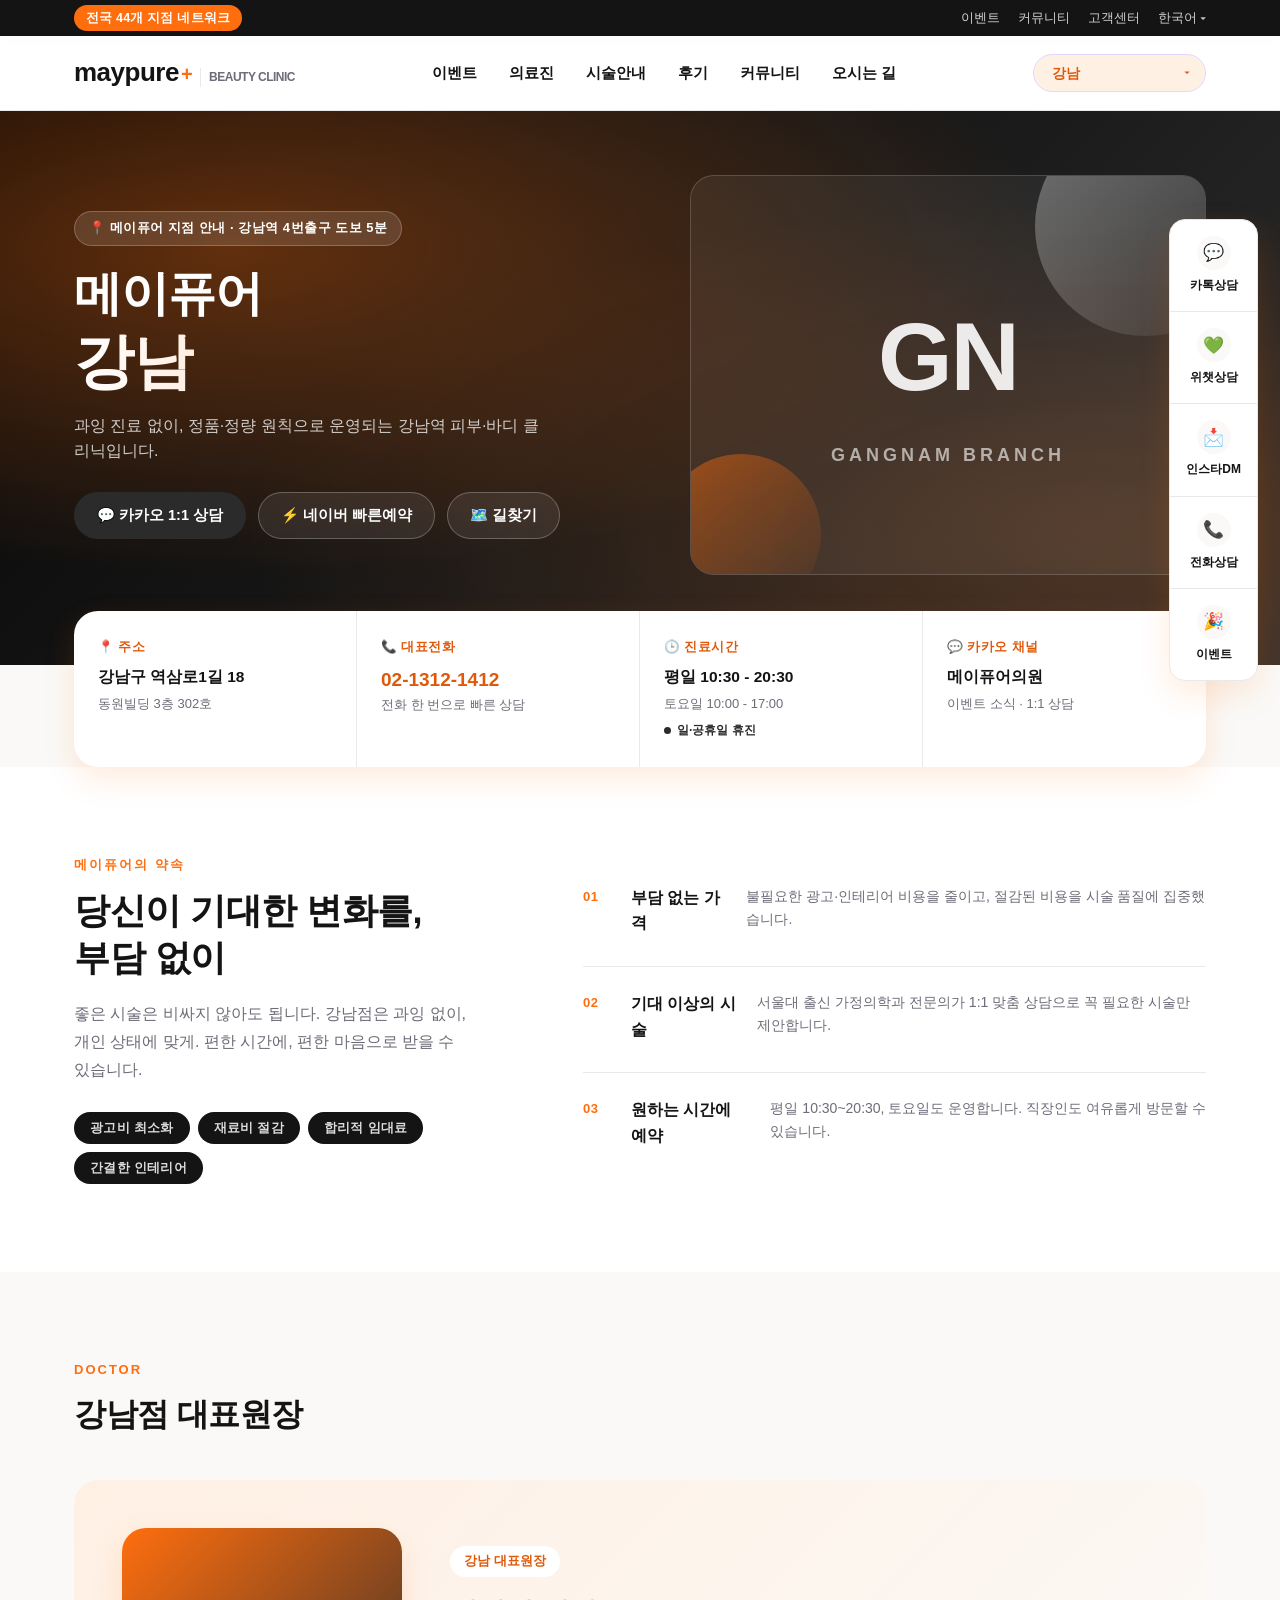
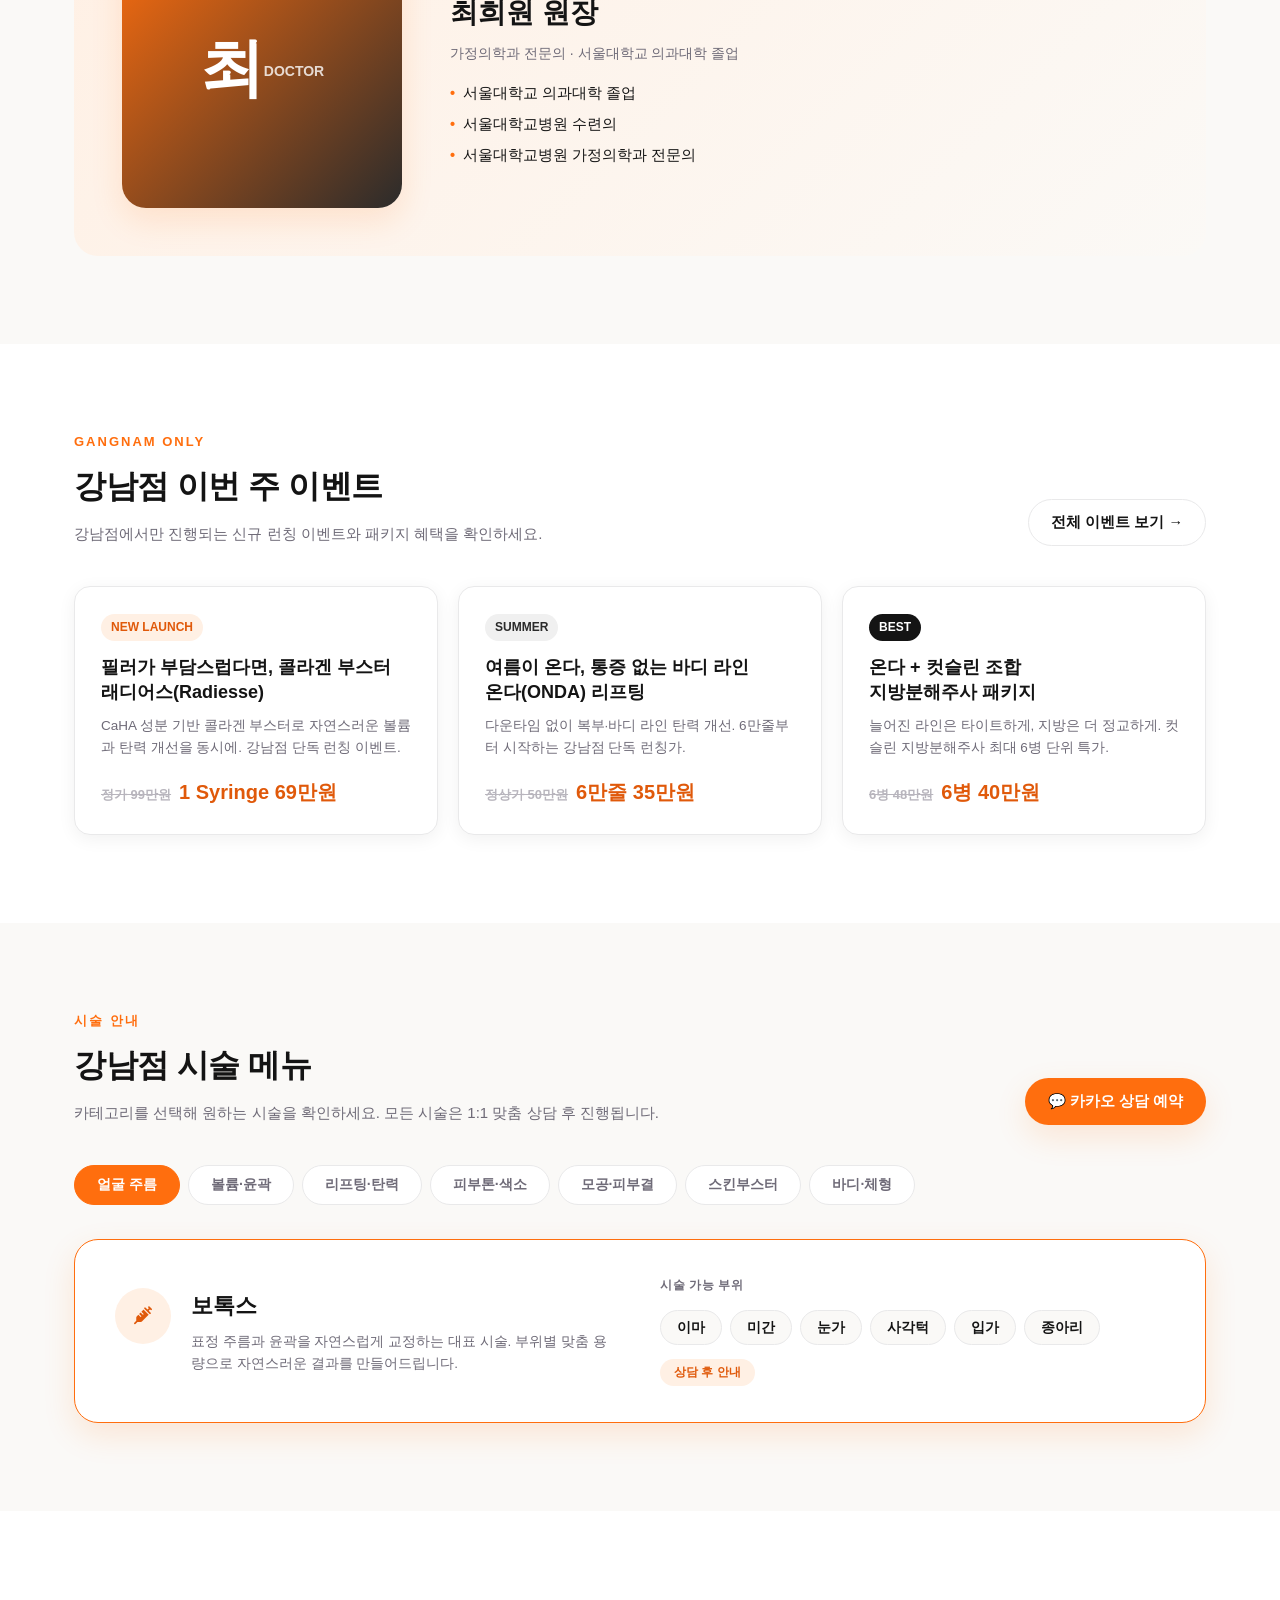
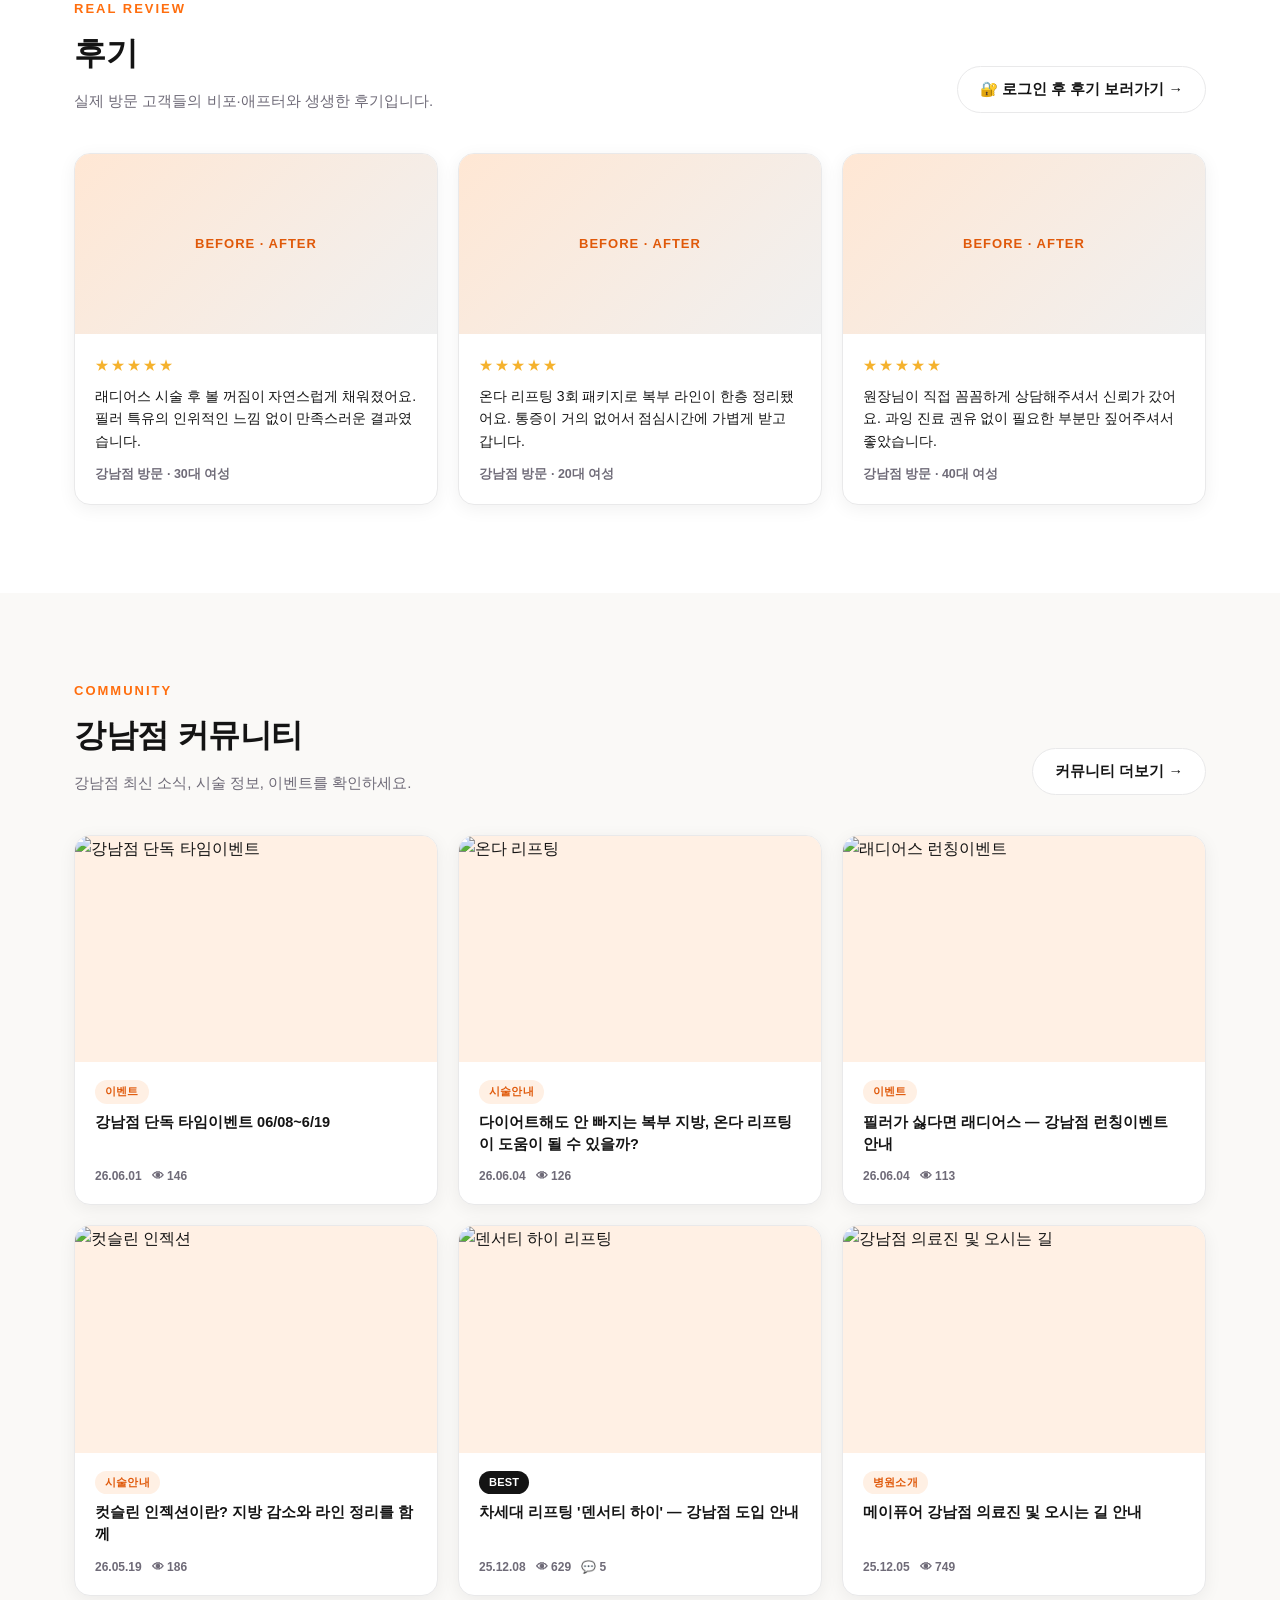
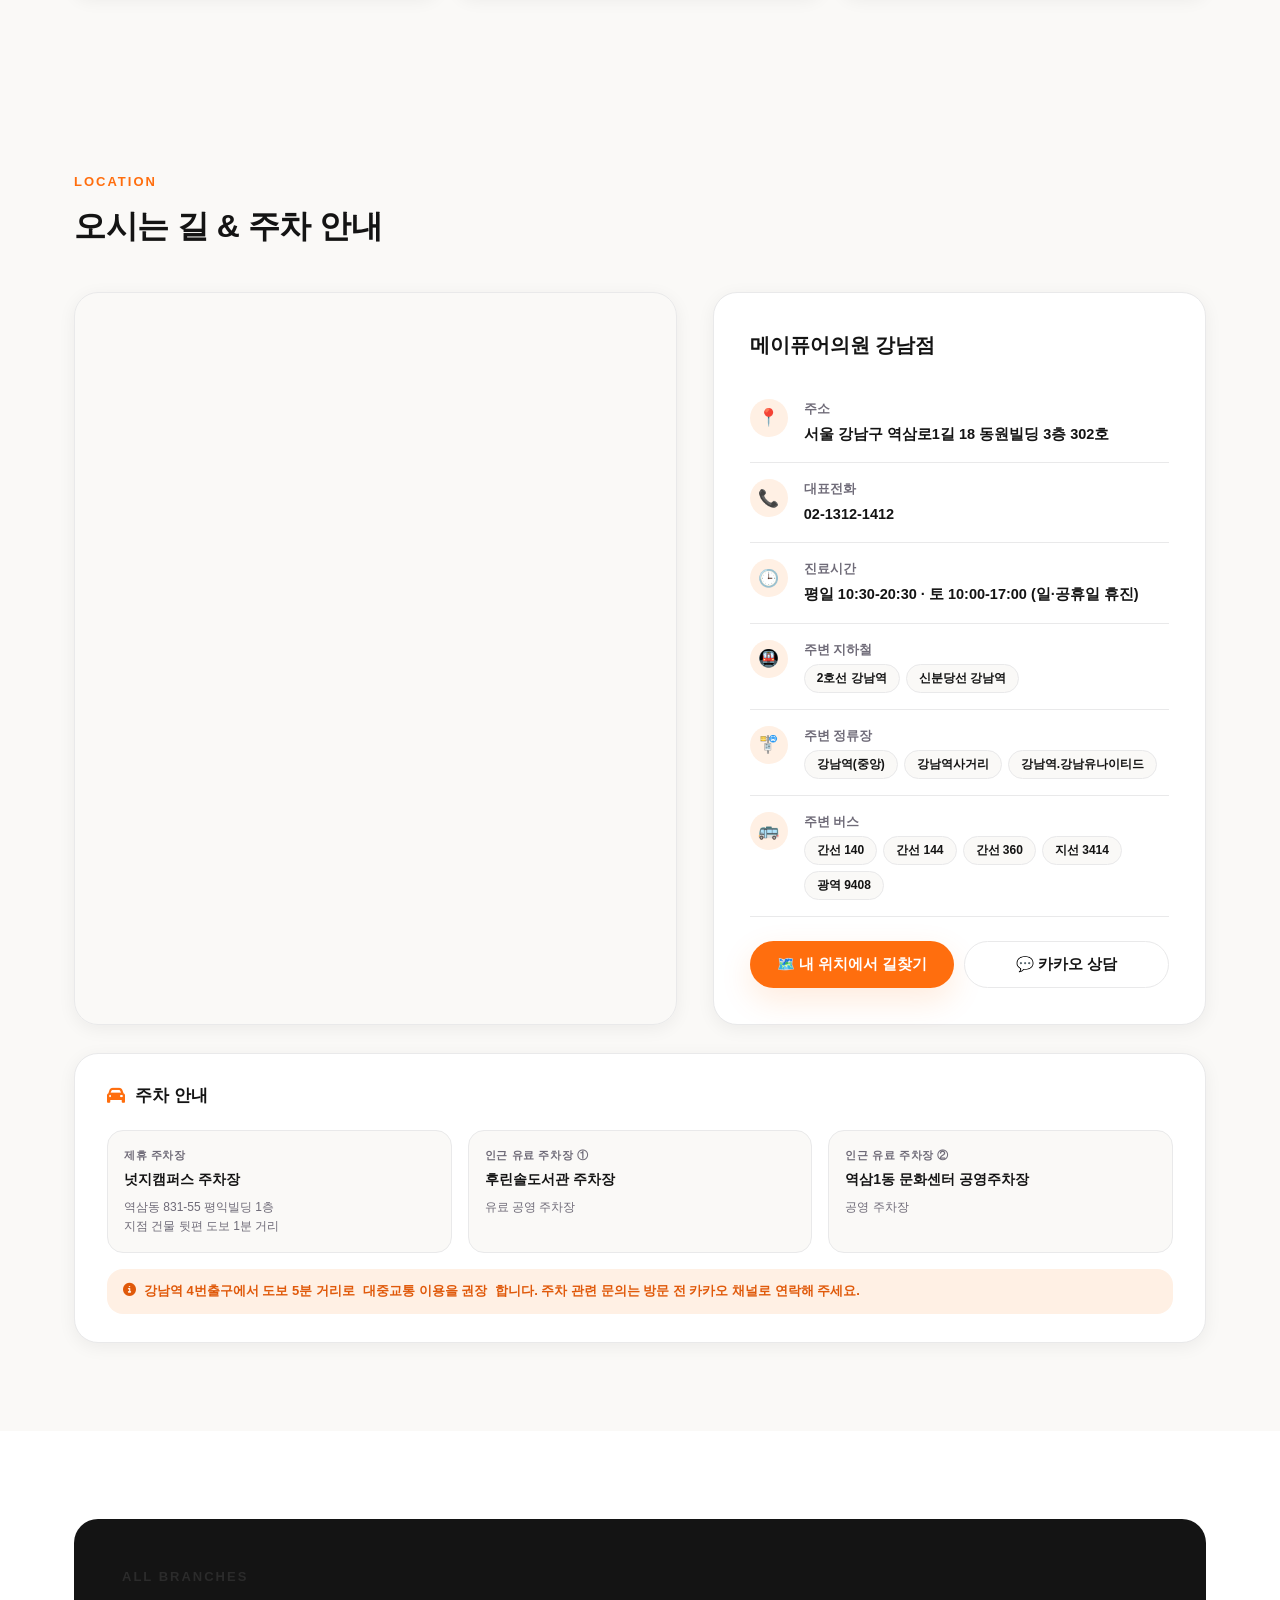
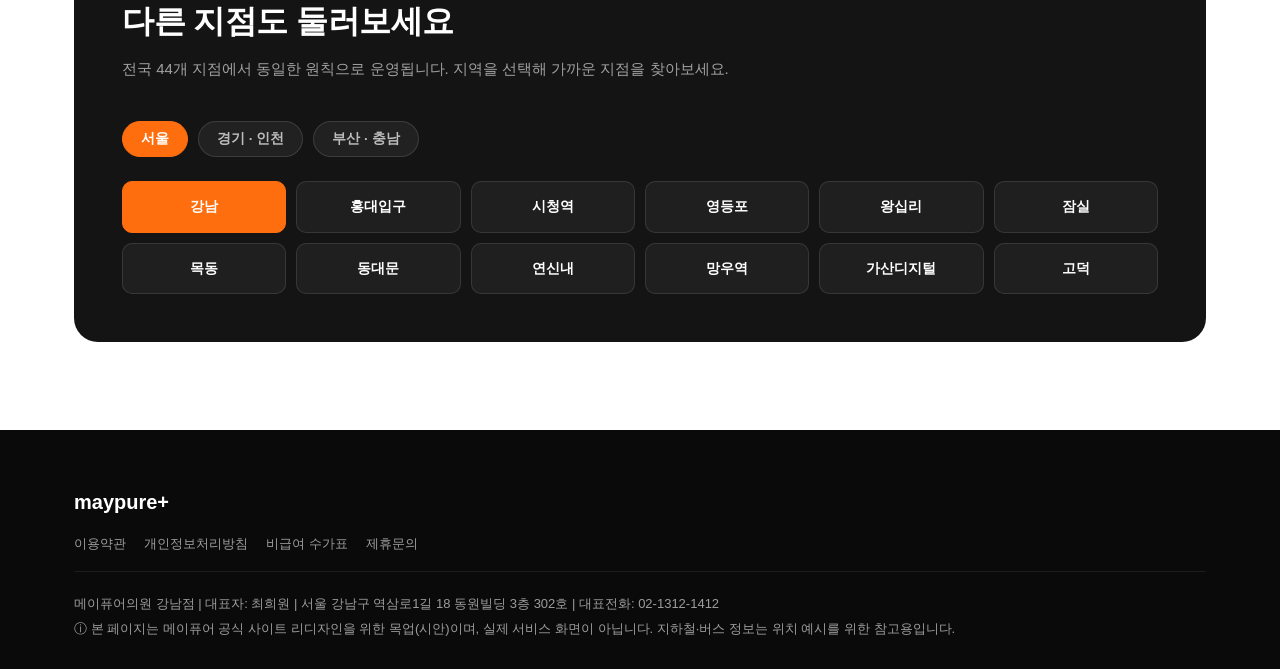
==== index.html @ 45c609b7 "Add index.html" ====
<!DOCTYPE html>
<html lang="ko">
<head>
<meta charset="UTF-8">
<meta name="viewport" content="width=device-width, initial-scale=1.0">
<title>메이퓨어 강남 | maypure+ 지점 안내 (v4)</title>
<link rel="stylesheet" href="https://cdn.jsdelivr.net/gh/orioncactus/pretendard@v1.3.9/dist/web/static/pretendard.css">
<link rel="stylesheet" href="styles.css">
<link rel="stylesheet" href="https://cdnjs.cloudflare.com/ajax/libs/font-awesome/6.5.0/css/all.min.css">
</head>
<body>
<!-- TOP BAR -->
<div class="topbar">
  <div class="wrap">
    <span class="tag">전국 44개 지점 네트워크</span>
    <div class="links">
      <a href="#">이벤트</a>
      <a href="https://www.maypureclinic.com/community/gangnam" target="_blank">커뮤니티</a>
      <a href="#">고객센터</a>
      <a href="#">한국어 ▾</a>
    </div>
  </div>
</div>

<!-- HEADER -->
<header class="site-header">
  <div class="wrap header-inner">
    <a href="https://www.maypureclinic.com/" class="logo">maypure<span class="plus">+</span><small>BEAUTY CLINIC</small></a>
    <nav class="main-nav">
      <a href="#events">이벤트</a>
      <a href="#doctor">의료진</a>
      <a href="#treatments">시술안내</a>
      <a href="#reviews">후기</a>
      <a href="#community">커뮤니티</a>
      <a href="#location">오시는 길</a>
    </nav>
    <div class="header-actions">
      <div class="branch-switcher">
        <select onchange="if(this.value) location.href=this.value;">
          <option value="">강남점 ▾ 다른 지점</option>
          <optgroup label="서울">
            <option value="gangnam_v4.html" selected>강남</option>
            <option value="hongdae_v3.html">홍대입구</option>
            <option value="#">시청역</option>
            <option value="#">영등포</option>
            <option value="#">왕십리</option>
            <option value="#">잠실</option>
            <option value="#">목동</option>
            <option value="#">동대문</option>
            <option value="#">연신내</option>
          </optgroup>
          <optgroup label="경기/인천">
            <option value="#">야탑</option>
            <option value="#">수지</option>
            <option value="#">광교</option>
            <option value="#">하남</option>
          </optgroup>
          <optgroup label="부산 · 충남">
            <option value="#">부산덕천</option>
            <option value="#">천안</option>
          </optgroup>
        </select>
      </div>
    </div>
  </div>
</header>

<!-- SIDE FLOATING ACTION BAR -->
<div class="side-fab">
  <a href="#" class="side-fab-item">
    <span class="side-fab-icon">💬</span>
    <span>카톡상담</span>
  </a>
  <a href="#" class="side-fab-item">
    <span class="side-fab-icon">💚</span>
    <span>위챗상담</span>
  </a>
  <a href="#" class="side-fab-item">
    <span class="side-fab-icon">📩</span>
    <span>인스타DM</span>
  </a>
  <a href="tel:02-1312-1412" class="side-fab-item">
    <span class="side-fab-icon">📞</span>
    <span>전화상담</span>
  </a>
  <a href="#events" class="side-fab-item">
    <span class="side-fab-icon">🎉</span>
    <span>이벤트</span>
  </a>
</div>

<!-- HERO -->
<section class="hero" style="padding-top:64px; padding-bottom:0;">
  <div class="wrap">
    <div>
      <span class="hero-eyebrow">📍 메이퓨어 지점 안내 · 강남역 4번출구 도보 5분</span>
      <h1>메이퓨어<span class="branch-name">강남</span></h1>
      <p class="sub">과잉 진료 없이, 정품·정량 원칙으로 운영되는 강남역 피부·바디 클리닉입니다.</p>
      <div class="hero-cta">
        <a href="#" class="btn btn-mint">💬 카카오 1:1 상담</a>
        <a href="#" class="btn btn-outline" style="background:rgba(255,255,255,.08); color:#fff; border-color:rgba(255,255,255,.25);">⚡ 네이버 빠른예약</a>
        <a href="#location" class="btn btn-outline" style="background:rgba(255,255,255,.08); color:#fff; border-color:rgba(255,255,255,.25);">🗺️ 길찾기</a>
      </div>
    </div>
    <div class="hero-visual">
      <div class="blob b1"></div>
      <div class="blob b2"></div>
      <div class="mark">GN<small>GANGNAM BRANCH</small></div>
    </div>
  </div>
</section>

<!-- QUICK INFO -->
<div class="wrap quick-info">
  <div class="grid">
    <div class="item">
      <div class="label">📍 주소</div>
      <div class="value">강남구 역삼로1길 18</div>
      <div class="desc">동원빌딩 3층 302호</div>
    </div>
    <div class="item">
      <div class="label">📞 대표전화</div>
      <a class="value tel" href="tel:02-1312-1412">02-1312-1412</a>
      <div class="desc">전화 한 번으로 빠른 상담</div>
    </div>
    <div class="item">
      <div class="label">🕒 진료시간</div>
      <div class="value">평일 10:30 - 20:30</div>
      <div class="desc">토요일 10:00 - 17:00</div>
      <div class="status"><span class="dot"></span> 일·공휴일 휴진</div>
    </div>
    <div class="item">
      <div class="label">💬 카카오 채널</div>
      <div class="value">메이퓨어의원</div>
      <div class="desc">이벤트 소식 · 1:1 상담</div>
    </div>
  </div>
</div>

<!-- PHILOSOPHY -->
<section class="alt philosophy-section">
  <div class="wrap">
    <div class="philosophy-inner">
      <div class="philosophy-text">
        <span class="eyebrow">메이퓨어의 약속</span>
        <h2>당신이 기대한 변화를,<br>부담 없이</h2>
        <p>좋은 시술은 비싸지 않아도 됩니다. 강남점은 과잉 없이, 개인 상태에 맞게. 편한 시간에, 편한 마음으로 받을 수 있습니다.</p>
        <div class="philosophy-values">
          <span class="phil-tag">광고비 최소화</span>
          <span class="phil-tag">재료비 절감</span>
          <span class="phil-tag">합리적 임대료</span>
          <span class="phil-tag">간결한 인테리어</span>
        </div>
      </div>
      <div class="philosophy-pillars">
        <div class="pillar">
          <span class="pillar-num">01</span>
          <h4>부담 없는 가격</h4>
          <p>불필요한 광고·인테리어 비용을 줄이고, 절감된 비용을 시술 품질에 집중했습니다.</p>
        </div>
        <div class="pillar">
          <span class="pillar-num">02</span>
          <h4>기대 이상의 시술</h4>
          <p>서울대 출신 가정의학과 전문의가 1:1 맞춤 상담으로 꼭 필요한 시술만 제안합니다.</p>
        </div>
        <div class="pillar">
          <span class="pillar-num">03</span>
          <h4>원하는 시간에 예약</h4>
          <p>평일 10:30~20:30, 토요일도 운영합니다. 직장인도 여유롭게 방문할 수 있습니다.</p>
        </div>
      </div>
    </div>
  </div>
</section>

<!-- DOCTOR -->
<section id="doctor">
  <div class="wrap">
    <div class="section-head">
      <div>
        <span class="eyebrow">Doctor</span>
        <h2>강남점 대표원장</h2>
      </div>
    </div>
    <div class="doctor-block">
      <div class="doctor-photo">최<small style="font-size:14px; font-weight:700; opacity:.8; margin-top:6px;">DOCTOR</small></div>
      <div class="doctor-info">
        <span class="role">강남 대표원장</span>
        <h3>최희원 원장</h3>
        <div class="sub">가정의학과 전문의 · 서울대학교 의과대학 졸업</div>
        <ul>
          <li>서울대학교 의과대학 졸업</li>
          <li>서울대학교병원 수련의</li>
          <li>서울대학교병원 가정의학과 전문의</li>
        </ul>
      </div>
    </div>
  </div>
</section>

<!-- BRANCH EVENTS -->
<section class="alt" id="events">
  <div class="wrap">
    <div class="section-head">
      <div>
        <span class="eyebrow">Gangnam Only</span>
        <h2>강남점 이번 주 이벤트</h2>
        <p>강남점에서만 진행되는 신규 런칭 이벤트와 패키지 혜택을 확인하세요.</p>
      </div>
      <a href="https://www.maypureclinic.com/community/gangnam" target="_blank" class="btn btn-outline">전체 이벤트 보기 →</a>
    </div>
    <div class="events-grid">
      <div class="event-card">
        <span class="badge badge-purple">NEW LAUNCH</span>
        <h3>필러가 부담스럽다면, 콜라겐 부스터<br>래디어스(Radiesse)</h3>
        <p>CaHA 성분 기반 콜라겐 부스터로 자연스러운 볼륨과 탄력 개선을 동시에. 강남점 단독 런칭 이벤트.</p>
        <div class="price"><span class="old">정가 99만원</span><span class="new">1 Syringe 69만원</span></div>
      </div>
      <div class="event-card">
        <span class="badge badge-mint">SUMMER</span>
        <h3>여름이 온다, 통증 없는 바디 라인<br>온다(ONDA) 리프팅</h3>
        <p>다운타임 없이 복부·바디 라인 탄력 개선. 6만줄부터 시작하는 강남점 단독 런칭가.</p>
        <div class="price"><span class="old">정상가 50만원</span><span class="new">6만줄 35만원</span></div>
      </div>
      <div class="event-card">
        <span class="badge badge-dark">BEST</span>
        <h3>온다 + 컷슬린 조합<br>지방분해주사 패키지</h3>
        <p>늘어진 라인은 타이트하게, 지방은 더 정교하게. 컷슬린 지방분해주사 최대 6병 단위 특가.</p>
        <div class="price"><span class="old">6병 48만원</span><span class="new">6병 40만원</span></div>
      </div>
    </div>
  </div>
</section>

<!-- TREATMENTS v4 — 7탭 -->
<section id="treatments">
  <div class="wrap">
    <div class="section-head">
      <div>
        <span class="eyebrow">시술 안내</span>
        <h2>강남점 시술 메뉴</h2>
        <p>카테고리를 선택해 원하는 시술을 확인하세요. 모든 시술은 1:1 맞춤 상담 후 진행됩니다.</p>
      </div>
      <a href="#" class="btn btn-primary">💬 카카오 상담 예약</a>
    </div>

    <!-- 탭 바 -->
    <div class="tx-tabs-bar">
      <button class="tx-tab-btn active" onclick="showTxTab('wrinkle', this)">얼굴 주름</button>
      <button class="tx-tab-btn" onclick="showTxTab('volume', this)">볼륨·윤곽</button>
      <button class="tx-tab-btn" onclick="showTxTab('lifting', this)">리프팅·탄력</button>
      <button class="tx-tab-btn" onclick="showTxTab('pigment', this)">피부톤·색소</button>
      <button class="tx-tab-btn" onclick="showTxTab('pore', this)">모공·피부결</button>
      <button class="tx-tab-btn" onclick="showTxTab('booster', this)">스킨부스터</button>
      <button class="tx-tab-btn" onclick="showTxTab('body', this)">바디·체형</button>
    </div>

    <!-- 탭 ① 얼굴 주름 -->
    <div class="tx-tab-pane active" id="txpane-wrinkle">
      <div class="tx-botox-card">
        <div class="tx-botox-left">
          <div class="tx-v4-icon"><i class="fa-solid fa-syringe"></i></div>
          <div>
            <h4>보톡스</h4>
            <p class="tx-v4-desc">표정 주름과 윤곽을 자연스럽게 교정하는 대표 시술. 부위별 맞춤 용량으로 자연스러운 결과를 만들어드립니다.</p>
          </div>
        </div>
        <div class="tx-botox-right">
          <p class="tx-botox-label">시술 가능 부위</p>
          <div class="tx-botox-areas">
            <span>이마</span><span>미간</span><span>눈가</span>
            <span>사각턱</span><span>입가</span><span>종아리</span>
          </div>
          <span class="tx-v4-price">상담 후 안내</span>
        </div>
      </div>
    </div>

    <!-- 탭 ② 볼륨·윤곽 -->
    <div class="tx-tab-pane" id="txpane-volume">
      <div class="tx-v4-grid tx-v4-grid-2">
        <div class="tx-v4-card">
          <div class="tx-v4-icon"><i class="fa-solid fa-syringe"></i></div>
          <h4>필러</h4>
          <p class="tx-v4-desc">꺼진 볼·팔자·입술 부위에 히알루론산 필러로 자연스러운 볼륨을 채우는 시술</p>
          <span class="tx-v4-price">상담 후 안내</span>
        </div>
        <div class="tx-v4-card">
          <div class="tx-v4-icon"><i class="fa-solid fa-star"></i></div>
          <h4>리비콜</h4>
          <p class="tx-v4-desc">피부 속 콜라겐 생성을 자극해 볼륨과 탄력을 동시에 개선하는 콜라겐 부스터</p>
          <span class="tx-v4-price">69만원부터</span>
        </div>
      </div>
    </div>

    <!-- 탭 ③ 리프팅·탄력 -->
    <div class="tx-tab-pane" id="txpane-lifting">
      <div class="tx-v4-grid tx-v4-grid-3">
        <div class="tx-v4-card">
          <div class="tx-v4-icon"><i class="fa-solid fa-wifi"></i></div>
          <h4>덴서티</h4>
          <p class="tx-v4-desc">고주파 에너지로 피부 깊은 층을 자극해 처짐을 개선하는 고주파 리프팅</p>
          <span class="tx-v4-price">35만원부터</span>
        </div>
        <div class="tx-v4-card">
          <div class="tx-v4-icon"><i class="fa-solid fa-angles-up"></i></div>
          <h4>슈링크</h4>
          <p class="tx-v4-desc">초음파(HIFU)로 SMAS층까지 타이트닝해 얼굴 윤곽을 끌어올리는 리프팅 시술</p>
          <span class="tx-v4-price">상담 후 안내</span>
        </div>
        <div class="tx-v4-card">
          <div class="tx-v4-icon"><i class="fa-solid fa-bolt"></i></div>
          <h4>인모드</h4>
          <p class="tx-v4-desc">고주파로 얼굴 지방층과 진피를 동시에 자극해 윤곽을 리모델링하는 시술</p>
          <span class="tx-v4-price">상담 후 안내</span>
        </div>
      </div>
    </div>

    <!-- 탭 ④ 피부톤·색소 -->
    <div class="tx-tab-pane" id="txpane-pigment">
      <div class="tx-v4-grid tx-v4-grid-3">
        <div class="tx-v4-card">
          <div class="tx-v4-icon"><i class="fa-solid fa-circle-dot"></i></div>
          <h4>피코레이저</h4>
          <p class="tx-v4-desc">초단파 레이저로 기미·잡티·색소를 빠르고 정밀하게 분해하는 시술</p>
          <span class="tx-v4-price">상담 후 안내</span>
        </div>
        <div class="tx-v4-card">
          <div class="tx-v4-icon"><i class="fa-solid fa-sun"></i></div>
          <h4>레이저토닝</h4>
          <p class="tx-v4-desc">저출력 레이저로 칙칙한 피부톤을 균일하고 맑게 개선하는 시술</p>
          <span class="tx-v4-price">상담 후 안내</span>
        </div>
        <div class="tx-v4-card">
          <div class="tx-v4-icon"><i class="fa-solid fa-layer-group"></i></div>
          <h4>색소침착 치료 프로그램</h4>
          <p class="tx-v4-desc">피부 타입에 맞춰 복합 레이저를 조합한 색소 집중 케어 프로그램</p>
          <span class="tx-v4-price">상담 후 설계</span>
        </div>
      </div>
    </div>

    <!-- 탭 ⑤ 모공·피부결 -->
    <div class="tx-tab-pane" id="txpane-pore">
      <div class="tx-v4-grid">
        <div class="tx-v4-card">
          <div class="tx-v4-icon"><i class="fa-solid fa-water"></i></div>
          <h4>LDM</h4>
          <p class="tx-v4-desc">초음파로 피부 깊은 층을 자극해 피부결과 탄력을 동시에 개선하는 시술</p>
          <span class="tx-v4-price">상담 후 안내</span>
        </div>
        <div class="tx-v4-card">
          <div class="tx-v4-icon"><i class="fa-solid fa-grip"></i></div>
          <h4>피코프락셀</h4>
          <p class="tx-v4-desc">피코 레이저로 모공을 조이고 피부 재생을 촉진하는 피부결 개선 시술</p>
          <span class="tx-v4-price">상담 후 안내</span>
        </div>
        <div class="tx-v4-card">
          <div class="tx-v4-icon"><i class="fa-solid fa-leaf"></i></div>
          <h4>카프리</h4>
          <p class="tx-v4-desc">복합 에너지로 여드름과 모공을 동시에 케어하는 피부결 개선 시술</p>
          <span class="tx-v4-price">상담 후 안내</span>
        </div>
        <div class="tx-v4-card">
          <div class="tx-v4-icon"><i class="fa-solid fa-rotate"></i></div>
          <h4>라라필</h4>
          <p class="tx-v4-desc">저자극 에너지로 민감한 피부를 천천히 리빌딩하는 피부 재건 시술</p>
          <span class="tx-v4-price">상담 후 안내</span>
        </div>
      </div>
    </div>

    <!-- 탭 ⑥ 스킨부스터 -->
    <div class="tx-tab-pane" id="txpane-booster">
      <div class="tx-booster-grid">
        <div class="tx-booster-card">
          <div class="tx-v4-icon"><i class="fa-solid fa-droplet"></i></div>
          <h4>리비힐 샤이닝</h4>
          <p class="tx-v4-desc">즉각적인 광채와 수분 개선을 위한 히알루론산 피부 부스터</p>
          <span class="tx-v4-price">상담 후 안내</span>
        </div>
        <div class="tx-booster-card">
          <div class="tx-v4-icon"><i class="fa-solid fa-droplet"></i></div>
          <h4>리비힐 엘라스틱</h4>
          <p class="tx-v4-desc">피부 탄력과 밀도를 높이는 콜라겐 생성 촉진 부스터</p>
          <span class="tx-v4-price">상담 후 안내</span>
        </div>
        <div class="tx-booster-card">
          <div class="tx-v4-icon"><i class="fa-solid fa-droplet"></i></div>
          <h4>리비힐 엑소좀</h4>
          <p class="tx-v4-desc">엑소좀 성분으로 피부 재생과 장벽 강화를 동시에 돕는 부스터</p>
          <span class="tx-v4-price">상담 후 안내</span>
        </div>
        <div class="tx-booster-card">
          <div class="tx-v4-icon"><i class="fa-solid fa-sun"></i></div>
          <h4>멜라듀스</h4>
          <p class="tx-v4-desc">미백·색소 개선에 특화된 피부 톤업 부스터</p>
          <span class="tx-v4-price">상담 후 안내</span>
        </div>
        <div class="tx-booster-card">
          <div class="tx-v4-icon"><i class="fa-solid fa-droplet"></i></div>
          <h4>리투오</h4>
          <p class="tx-v4-desc">보습과 피부 재생을 동시에 케어하는 멀티 기능 부스터</p>
          <span class="tx-v4-price">상담 후 안내</span>
        </div>
        <div class="tx-booster-card">
          <div class="tx-v4-icon"><i class="fa-solid fa-star"></i></div>
          <h4>비타란</h4>
          <p class="tx-v4-desc">비타민 복합 성분으로 피부 활력과 광채를 높이는 부스터</p>
          <span class="tx-v4-price">상담 후 안내</span>
        </div>
        <div class="tx-booster-card">
          <div class="tx-v4-icon"><i class="fa-solid fa-rotate"></i></div>
          <h4>셀르디엠</h4>
          <p class="tx-v4-desc">콜라겐 합성을 촉진하고 안티에이징 효과를 주는 피부 부스터</p>
          <span class="tx-v4-price">상담 후 안내</span>
        </div>
      </div>
    </div>

    <!-- 탭 ⑦ 바디·체형 -->
    <div class="tx-tab-pane" id="txpane-body">
      <div class="tx-v4-grid tx-v4-grid-3">
        <div class="tx-v4-card">
          <div class="tx-v4-icon"><i class="fa-solid fa-person"></i></div>
          <h4>바디 인모드</h4>
          <p class="tx-v4-desc">고주파로 복부·팔·허벅지 등 바디 라인을 타이트하게 리모델링하는 시술</p>
          <span class="tx-v4-price">상담 후 안내</span>
        </div>
        <div class="tx-v4-card">
          <div class="tx-v4-icon"><i class="fa-solid fa-syringe"></i></div>
          <h4>컷슬린</h4>
          <p class="tx-v4-desc">지방 세포를 분해하고 라인을 정교하게 정리하는 지방분해 주사</p>
          <span class="tx-v4-price">40만원부터</span>
        </div>
        <div class="tx-v4-card">
          <div class="tx-v4-icon"><i class="fa-solid fa-head-side"></i></div>
          <h4>판토딜</h4>
          <p class="tx-v4-desc">두피 혈액순환을 개선하고 모발 성장을 돕는 두피·모발 케어 시술</p>
          <span class="tx-v4-price">상담 후 안내</span>
        </div>
      </div>
    </div>

  </div>
</section>

<!-- REVIEWS -->
<section class="alt" id="reviews">
  <div class="wrap">
    <div class="section-head">
      <div>
        <span class="eyebrow">Real Review</span>
        <h2>후기</h2>
        <p>실제 방문 고객들의 비포·애프터와 생생한 후기입니다.</p>
      </div>
      <a href="https://www.maypureclinic.com/community/gangnam" target="_blank" class="btn btn-outline">🔐 로그인 후 후기 보러가기 →</a>
    </div>
    <div class="review-grid">
      <div class="review-card">
        <div class="review-media">BEFORE · AFTER</div>
        <div class="review-body">
          <div class="review-stars">★★★★★</div>
          <p>래디어스 시술 후 볼 꺼짐이 자연스럽게 채워졌어요. 필러 특유의 인위적인 느낌 없이 만족스러운 결과였습니다.</p>
          <div class="review-name">강남점 방문 · 30대 여성</div>
        </div>
      </div>
      <div class="review-card">
        <div class="review-media">BEFORE · AFTER</div>
        <div class="review-body">
          <div class="review-stars">★★★★★</div>
          <p>온다 리프팅 3회 패키지로 복부 라인이 한층 정리됐어요. 통증이 거의 없어서 점심시간에 가볍게 받고 갑니다.</p>
          <div class="review-name">강남점 방문 · 20대 여성</div>
        </div>
      </div>
      <div class="review-card">
        <div class="review-media">BEFORE · AFTER</div>
        <div class="review-body">
          <div class="review-stars">★★★★★</div>
          <p>원장님이 직접 꼼꼼하게 상담해주셔서 신뢰가 갔어요. 과잉 진료 권유 없이 필요한 부분만 짚어주셔서 좋았습니다.</p>
          <div class="review-name">강남점 방문 · 40대 여성</div>
        </div>
      </div>
    </div>
  </div>
</section>

<!-- COMMUNITY -->
<section id="community">
  <div class="wrap">
    <div class="section-head">
      <div>
        <span class="eyebrow">Community</span>
        <h2>강남점 커뮤니티</h2>
        <p>강남점 최신 소식, 시술 정보, 이벤트를 확인하세요.</p>
      </div>
      <a href="https://www.maypureclinic.com/community/gangnam" target="_blank" class="btn btn-outline">커뮤니티 더보기 →</a>
    </div>
    <div class="community-grid">
      <a href="https://www.maypureclinic.com/community/gangnam" target="_blank" class="community-card">
        <div class="community-card-img">
          <img src="https://media.nudge-community.com/10395633?w=480&h=300&format=webp" alt="강남점 단독 타임이벤트" loading="lazy">
        </div>
        <div class="community-card-body">
          <span class="comm-badge">이벤트</span>
          <h4>강남점 단독 타임이벤트 06/08~6/19</h4>
          <div class="comm-meta"><span class="comm-date">26.06.01</span><span class="comm-views">👁 146</span></div>
        </div>
      </a>
      <a href="https://www.maypureclinic.com/community/gangnam" target="_blank" class="community-card">
        <div class="community-card-img">
          <img src="https://media.nudge-community.com/10386276?w=480&h=300&format=webp" alt="온다 리프팅" loading="lazy">
        </div>
        <div class="community-card-body">
          <span class="comm-badge">시술안내</span>
          <h4>다이어트해도 안 빠지는 복부 지방, 온다 리프팅이 도움이 될 수 있을까?</h4>
          <div class="comm-meta"><span class="comm-date">26.06.04</span><span class="comm-views">👁 126</span></div>
        </div>
      </a>
      <a href="https://www.maypureclinic.com/community/gangnam" target="_blank" class="community-card">
        <div class="community-card-img">
          <img src="https://media.nudge-community.com/10389370?w=480&h=300&format=webp" alt="래디어스 런칭이벤트" loading="lazy">
        </div>
        <div class="community-card-body">
          <span class="comm-badge">이벤트</span>
          <h4>필러가 싫다면 래디어스 — 강남점 런칭이벤트 안내</h4>
          <div class="comm-meta"><span class="comm-date">26.06.04</span><span class="comm-views">👁 113</span></div>
        </div>
      </a>
      <a href="https://www.maypureclinic.com/community/gangnam" target="_blank" class="community-card">
        <div class="community-card-img">
          <img src="https://media.nudge-community.com/10340681?w=480&h=300&format=webp" alt="컷슬린 인젝션" loading="lazy">
        </div>
        <div class="community-card-body">
          <span class="comm-badge">시술안내</span>
          <h4>컷슬린 인젝션이란? 지방 감소와 라인 정리를 함께</h4>
          <div class="comm-meta"><span class="comm-date">26.05.19</span><span class="comm-views">👁 186</span></div>
        </div>
      </a>
      <a href="https://www.maypureclinic.com/community/gangnam" target="_blank" class="community-card">
        <div class="community-card-img">
          <img src="https://media.nudge-community.com/9769734?w=480&h=300&format=webp" alt="덴서티 하이 리프팅" loading="lazy">
        </div>
        <div class="community-card-body">
          <span class="comm-badge comm-badge-best">BEST</span>
          <h4>차세대 리프팅 '덴서티 하이' — 강남점 도입 안내</h4>
          <div class="comm-meta"><span class="comm-date">25.12.08</span><span class="comm-views">👁 629</span><span class="comm-comments">💬 5</span></div>
        </div>
      </a>
      <a href="https://www.maypureclinic.com/community/gangnam" target="_blank" class="community-card">
        <div class="community-card-img">
          <img src="https://media.nudge-community.com/9760478?w=480&h=300&format=webp" alt="강남점 의료진 및 오시는 길" loading="lazy">
        </div>
        <div class="community-card-body">
          <span class="comm-badge">병원소개</span>
          <h4>메이퓨어 강남점 의료진 및 오시는 길 안내</h4>
          <div class="comm-meta"><span class="comm-date">25.12.05</span><span class="comm-views">👁 749</span></div>
        </div>
      </a>
    </div>
  </div>
</section>

<!-- LOCATION -->
<section id="location">
  <div class="wrap">
    <div class="section-head">
      <div>
        <span class="eyebrow">Location</span>
        <h2>오시는 길 &amp; 주차 안내</h2>
      </div>
    </div>
    <div class="location-block">
      <div class="map-frame">
        <iframe src="https://www.google.com/maps?q=%EC%84%9C%EC%9A%B8%20%EA%B0%95%EB%82%A8%EA%B5%AC%20%EC%97%AD%EC%82%BC%EB%A1%9C1%EA%B8%B8%2018&output=embed" loading="lazy" allowfullscreen></iframe>
      </div>
      <div class="location-info">
        <h3>메이퓨어의원 강남점</h3>
        <div class="info-row">
          <div class="ico">📍</div>
          <div class="txt"><div class="k">주소</div><div class="v">서울 강남구 역삼로1길 18 동원빌딩 3층 302호</div></div>
        </div>
        <div class="info-row">
          <div class="ico">📞</div>
          <div class="txt"><div class="k">대표전화</div><div class="v">02-1312-1412</div></div>
        </div>
        <div class="info-row">
          <div class="ico">🕒</div>
          <div class="txt"><div class="k">진료시간</div><div class="v">평일 10:30-20:30 · 토 10:00-17:00 (일·공휴일 휴진)</div></div>
        </div>
        <div class="info-row">
          <div class="ico">🚇</div>
          <div class="txt">
            <div class="k">주변 지하철</div>
            <div class="transit-tags">
              <span class="transit-tag">2호선 강남역</span>
              <span class="transit-tag">신분당선 강남역</span>
            </div>
          </div>
        </div>
        <div class="info-row">
          <div class="ico">🚏</div>
          <div class="txt">
            <div class="k">주변 정류장</div>
            <div class="transit-tags">
              <span class="transit-tag">강남역(중앙)</span>
              <span class="transit-tag">강남역사거리</span>
              <span class="transit-tag">강남역.강남유나이티드</span>
            </div>
          </div>
        </div>
        <div class="info-row">
          <div class="ico">🚌</div>
          <div class="txt">
            <div class="k">주변 버스</div>
            <div class="transit-tags">
              <span class="transit-tag">간선 140</span>
              <span class="transit-tag">간선 144</span>
              <span class="transit-tag">간선 360</span>
              <span class="transit-tag">지선 3414</span>
              <span class="transit-tag">광역 9408</span>
            </div>
          </div>
        </div>
        <div class="actions">
          <a href="#" class="btn btn-primary btn-block">🗺️ 내 위치에서 길찾기</a>
          <a href="#" class="btn btn-outline btn-block">💬 카카오 상담</a>
        </div>
      </div>
    </div>

    <!-- 주차 안내 카드 -->
    <div class="parking-card">
      <div class="parking-card-head">
        <i class="fa-solid fa-car"></i>
        <h4>주차 안내</h4>
      </div>
      <div class="parking-grid">
        <div class="parking-item">
          <span class="parking-item-label">제휴 주차장</span>
          <span class="parking-item-value">넛지캠퍼스 주차장</span>
          <span class="parking-item-note">역삼동 831-55 평익빌딩 1층<br>지점 건물 뒷편 도보 1분 거리</span>
        </div>
        <div class="parking-item">
          <span class="parking-item-label">인근 유료 주차장 ①</span>
          <span class="parking-item-value">후린솔도서관 주차장</span>
          <span class="parking-item-note">유료 공영 주차장</span>
        </div>
        <div class="parking-item">
          <span class="parking-item-label">인근 유료 주차장 ②</span>
          <span class="parking-item-value">역삼1동 문화센터 공영주차장</span>
          <span class="parking-item-note">공영 주차장</span>
        </div>
      </div>
      <div class="parking-notice">
        <i class="fa-solid fa-circle-info"></i>
        강남역 4번출구에서 도보 5분 거리로 <strong>대중교통 이용을 권장</strong>합니다. 주차 관련 문의는 방문 전 카카오 채널로 연락해 주세요.
      </div>
    </div>

  </div>
</section>

<!-- BRANCH EXPLORER -->
<section class="alt">
  <div class="wrap">
    <div class="branch-explorer">
      <div class="section-head">
        <div>
          <span class="eyebrow" style="color:var(--c-mint);">All Branches</span>
          <h2>다른 지점도 둘러보세요</h2>
          <p>전국 44개 지점에서 동일한 원칙으로 운영됩니다. 지역을 선택해 가까운 지점을 찾아보세요.</p>
        </div>
      </div>
      <div class="branch-tabs">
        <button class="active" onclick="showBranchPane('seoul', this)">서울</button>
        <button onclick="showBranchPane('gi', this)">경기 · 인천</button>
        <button onclick="showBranchPane('etc', this)">부산 · 충남</button>
      </div>
      <div class="branch-pane active" id="pane-seoul">
        <div class="branch-chip-grid">
          <a class="branch-chip current" href="gangnam_v4.html">강남</a>
          <a class="branch-chip" href="hongdae_v3.html">홍대입구</a>
          <a class="branch-chip" href="#">시청역</a>
          <a class="branch-chip" href="#">영등포</a>
          <a class="branch-chip" href="#">왕십리</a>
          <a class="branch-chip" href="#">잠실</a>
          <a class="branch-chip" href="#">목동</a>
          <a class="branch-chip" href="#">동대문</a>
          <a class="branch-chip" href="#">연신내</a>
          <a class="branch-chip" href="#">망우역</a>
          <a class="branch-chip" href="#">가산디지털</a>
          <a class="branch-chip" href="#">고덕</a>
        </div>
      </div>
      <div class="branch-pane" id="pane-gi">
        <div class="branch-chip-grid">
          <a class="branch-chip" href="#">야탑</a>
          <a class="branch-chip" href="#">수지</a>
          <a class="branch-chip" href="#">광교</a>
          <a class="branch-chip" href="#">하남</a>
          <a class="branch-chip" href="#">수내</a>
          <a class="branch-chip" href="#">위례중앙</a>
          <a class="branch-chip" href="#">인하대역</a>
          <a class="branch-chip" href="#">인천계양</a>
          <a class="branch-chip" href="#">김포장기</a>
          <a class="branch-chip" href="#">성남태평</a>
          <a class="branch-chip" href="#">구리</a>
          <a class="branch-chip" href="#">수원천천</a>
        </div>
      </div>
      <div class="branch-pane" id="pane-etc">
        <div class="branch-chip-grid">
          <a class="branch-chip" href="#">부산덕천</a>
          <a class="branch-chip" href="#">천안</a>
        </div>
      </div>
    </div>
  </div>
</section>

<!-- FOOTER -->
<footer>
  <div class="wrap">
    <div class="flogo">maypure+</div>
    <div class="flinks">
      <a href="#">이용약관</a>
      <a href="#">개인정보처리방침</a>
      <a href="#">비급여 수가표</a>
      <a href="#">제휴문의</a>
    </div>
    <div class="fline">
      메이퓨어의원 강남점 | 대표자: 최희원 | 서울 강남구 역삼로1길 18 동원빌딩 3층 302호 | 대표전화: 02-1312-1412<br>
      ⓘ 본 페이지는 메이퓨어 공식 사이트 리디자인을 위한 목업(시안)이며, 실제 서비스 화면이 아닙니다. 지하철·버스 정보는 위치 예시를 위한 참고용입니다.
    </div>
  </div>
</footer>

<!-- MOBILE CTA -->
<div class="mobile-cta">
  <a href="#" class="btn btn-mint btn-block">💬 카카오 상담</a>
  <a href="#" class="btn btn-primary btn-block">⚡ 네이버 빠른예약</a>
</div>

<script>
function showTxTab(id, btn) {
  document.querySelectorAll('.tx-tab-pane').forEach(p => p.classList.remove('active'));
  document.querySelectorAll('.tx-tab-btn').forEach(b => b.classList.remove('active'));
  document.getElementById('txpane-' + id).classList.add('active');
  btn.classList.add('active');
}
function showBranchPane(id, btn) {
  document.querySelectorAll('.branch-pane').forEach(p => p.classList.remove('active'));
  document.querySelectorAll('.branch-tabs button').forEach(b => b.classList.remove('active'));
  document.getElementById('pane-' + id).classList.add('active');
  btn.classList.add('active');
}
</script>
</body>
</html>
---- styles.css ----
/* ==========================================================
   메이퓨어(maypure) 지점별 페이지 — 공통 템플릿 스타일
========================================================== */

:root{
  --c-primary: #FF6E0E;
  --c-primary-dark: #E0590A;
  --c-primary-soft: #FFF0E4;
  --c-mint: #2B2B2B;
  --c-mint-soft: #F0F0F0;
  --c-bg: #FAF9F7;
  --c-card: #FFFFFF;
  --c-dark: #141414;
  --c-gray: #6F6B78;
  --c-gray-light: #B8B5BD;
  --c-line: #E9E9EA;
  --radius-lg: 24px;
  --radius-md: 16px;
  --radius-sm: 10px;
  --shadow-soft: 0 12px 32px rgba(255, 110, 14, 0.14);
  --shadow-card: 0 4px 18px rgba(20, 20, 20, 0.06);
  --container: 1180px;
}

*{ box-sizing: border-box; }
html{ scroll-behavior: smooth; }
body{
  margin:0;
  font-family: 'Pretendard', 'Noto Sans KR', -apple-system, BlinkMacSystemFont, sans-serif;
  color: var(--c-dark);
  background: var(--c-bg);
  line-height: 1.6;
  -webkit-font-smoothing: antialiased;
}
img{ max-width:100%; display:block; }
a{ color:inherit; text-decoration:none; }
ul{ list-style:none; margin:0; padding:0; }
.wrap{ max-width: var(--container); margin:0 auto; padding:0 24px; }

/* ---------------- Top utility bar ---------------- */
.topbar{ background: var(--c-dark); color:#fff; font-size: 12.5px; }
.topbar .wrap{ display:flex; justify-content:space-between; align-items:center; height:36px; }
.topbar .tag{ background: var(--c-primary); border-radius: 99px; padding: 3px 12px; font-weight:600; letter-spacing:.2px; }
.topbar .links{ display:flex; gap:18px; opacity:.8; }

/* ---------------- Header ---------------- */
header.site-header{
  position: sticky; top:0; z-index: 100;
  background: rgba(255,255,255,0.92);
  backdrop-filter: blur(10px);
  border-bottom: 1px solid var(--c-line);
}
.header-inner{ display:flex; align-items:center; justify-content:space-between; height:74px; gap: 24px; }
.logo{ font-size:26px; font-weight:800; letter-spacing:-0.5px; color: var(--c-dark); display:flex; align-items:baseline; gap:2px; }
.logo span.plus{ color: var(--c-primary); font-size:20px; }
.logo small{ font-size:12px; font-weight:600; color: var(--c-gray); margin-left:6px; border-left:1px solid var(--c-line); padding-left:8px; }
nav.main-nav{ display:flex; gap:32px; }
nav.main-nav a{ font-size:15px; font-weight:600; color: var(--c-dark); position:relative; padding: 6px 0; transition: color .15s; }
nav.main-nav a:hover{ color: var(--c-primary); }
.header-actions{ display:flex; align-items:center; gap:12px; }

/* Branch switcher dropdown */
.branch-switcher{ position:relative; }
.branch-switcher select{
  appearance:none; font-family: inherit; font-size:14px; font-weight:700;
  color: var(--c-primary-dark); background: var(--c-primary-soft);
  border: 1px solid #E2D9FA; border-radius: 99px; padding: 10px 36px 10px 18px;
  cursor:pointer; min-width: 168px;
}
.branch-switcher::after{ content:"▾"; position:absolute; right:16px; top:50%; transform:translateY(-50%); color: var(--c-primary-dark); font-size:12px; pointer-events:none; }

.btn{ display:inline-flex; align-items:center; justify-content:center; gap:8px; font-weight:700; font-size:14.5px; border-radius: 99px; padding: 11px 22px; border:1px solid transparent; cursor:pointer; transition: transform .15s, box-shadow .15s, background .15s; white-space: nowrap; }
.btn:hover{ transform: translateY(-1px); }
.btn-primary{ background: var(--c-primary); color:#fff; box-shadow: var(--shadow-soft); }
.btn-primary:hover{ background: var(--c-primary-dark); }
.btn-dark{ background: var(--c-dark); color:#fff; }
.btn-outline{ background:#fff; border-color: var(--c-line); color: var(--c-dark); }
.btn-outline:hover{ border-color: var(--c-primary); color: var(--c-primary); }
.btn-mint{ background: var(--c-mint); color:#fff; }
.btn-sm{ padding: 8px 16px; font-size:13px; }
.btn-block{ width:100%; }

/* ---------------- Hero ---------------- */
.hero{
  position: relative; overflow:hidden;
  background:
    radial-gradient(ellipse at 18% 25%, rgba(255,110,14,.35), transparent 55%),
    radial-gradient(ellipse at 85% 75%, rgba(255,110,14,.18), transparent 55%),
    linear-gradient(135deg, #060606 0%, #1A1A1A 55%, #2E2E2E 100%);
  color:#fff;
  padding: 64px 0 0;
}
.hero .wrap{ display:grid; grid-template-columns: 1.1fr 1fr; gap: 48px; align-items:center; padding-bottom: 90px; }
.hero-eyebrow{ display:inline-flex; align-items:center; gap:8px; font-size:13px; font-weight:700; letter-spacing:.5px; background: rgba(255,255,255,.12); border: 1px solid rgba(255,255,255,.22); border-radius:99px; padding:6px 14px; margin-bottom:18px; }
.hero h1{ font-size: 48px; font-weight:800; line-height:1.25; margin:0 0 14px; letter-spacing:-1px; }
.hero h1 .branch-name{ display:block; font-size:60px; background: linear-gradient(90deg,#fff, #FFB37A); -webkit-background-clip:text; background-clip:text; color:transparent; }
.hero p.sub{ font-size:16px; color: rgba(255,255,255,.78); margin:0 0 28px; max-width:480px; }
.hero-address{ display:flex; align-items:center; gap:10px; font-size:15px; font-weight:600; margin-bottom:30px; color:#fff; }
.hero-address .ico{ font-size:18px; }
.hero-cta{ display:flex; gap:12px; flex-wrap:wrap; }
.hero-visual{ position:relative; border-radius: var(--radius-lg); background: rgba(255,255,255,.06); border: 1px solid rgba(255,255,255,.16); aspect-ratio: 4/3.1; display:flex; align-items:center; justify-content:center; overflow:hidden; }
.hero-visual .blob{ position:absolute; border-radius:50%; background: linear-gradient(135deg, rgba(255,255,255,.35), rgba(255,255,255,0)); }
.hero-visual .blob.b1{ width:220px; height:220px; top:-60px; right:-50px; }
.hero-visual .blob.b2{ width:160px; height:160px; bottom:-40px; left:-30px; background:linear-gradient(135deg, rgba(255,110,14,.5), rgba(255,110,14,0)); }
.hero-visual .mark{ font-size: 96px; font-weight:800; color: rgba(255,255,255,.9); letter-spacing:-2px; text-align:center; z-index:1; }
.hero-visual .mark small{ display:block; font-size:18px; font-weight:600; color:rgba(255,255,255,.6); letter-spacing:4px; margin-top:8px; }

/* ---------------- Quick info strip ---------------- */
.quick-info{ margin-top: -54px; position: relative; z-index: 5; }
.quick-info .grid{ background: var(--c-card); border-radius: var(--radius-lg); box-shadow: var(--shadow-soft); display:grid; grid-template-columns: repeat(4, 1fr); overflow:hidden; }
.quick-info .item{ padding: 26px 24px; border-right: 1px solid var(--c-line); }
.quick-info .item:last-child{ border-right:none; }
.quick-info .item .label{ display:flex; align-items:center; gap:8px; font-size:12.5px; font-weight:700; color: var(--c-primary-dark); text-transform:uppercase; letter-spacing:.5px; margin-bottom:8px; }
.quick-info .item .value{ font-size:15.5px; font-weight:700; color: var(--c-dark); margin-bottom:4px; }
.quick-info .item .value.tel{ font-size:19px; color:var(--c-primary-dark); }
.quick-info .item .desc{ font-size:13px; color: var(--c-gray); }
.quick-info .item .status{ display:inline-flex; align-items:center; gap:6px; font-size:12px; font-weight:700; color: var(--c-mint); margin-top:6px; }
.quick-info .item .status .dot{ width:7px; height:7px; border-radius:50%; background: var(--c-mint); }

/* ---------------- Section generic ---------------- */
section{ padding: 88px 0; }
section.alt{ background: #FFFFFF; }
.section-head{ display:flex; justify-content:space-between; align-items:flex-end; margin-bottom: 40px; gap: 24px; flex-wrap:wrap; }
.section-head .eyebrow{ font-size:13px; font-weight:800; color: var(--c-primary); letter-spacing:2px; text-transform:uppercase; margin-bottom:8px; display:block; }
.section-head h2{ font-size:32px; font-weight:800; margin:0; letter-spacing:-0.5px; }
.section-head p{ color: var(--c-gray); margin:10px 0 0; font-size:15px; }

/* ---------------- Branch events ---------------- */
.events-grid{ display:grid; grid-template-columns: repeat(3, 1fr); gap:20px; }
.event-card{ background: var(--c-card); border:1px solid var(--c-line); border-radius: var(--radius-md); padding: 26px; box-shadow: var(--shadow-card); transition: transform .15s, box-shadow .15s; }
.event-card:hover{ transform: translateY(-4px); box-shadow: var(--shadow-soft); }
.event-card .badge{ display:inline-block; font-size:12px; font-weight:800; padding:4px 10px; border-radius:99px; margin-bottom:14px; }
.badge-purple{ background: var(--c-primary-soft); color: var(--c-primary-dark); }
.badge-mint{ background: var(--c-mint-soft); color: var(--c-mint); }
.badge-dark{ background: #141414; color:#fff; }
.event-card h3{ font-size:18px; margin:0 0 10px; font-weight:800; line-height:1.4; }
.event-card p{ font-size:13.5px; color: var(--c-gray); margin:0 0 18px; }
.event-card .price{ display:flex; align-items:baseline; gap:8px; font-weight:800; color: var(--c-dark); }
.event-card .price .old{ font-size:13px; color: var(--c-gray-light); text-decoration:line-through; font-weight:600; }
.event-card .price .new{ font-size:20px; color: var(--c-primary-dark); }

/* ---------------- Doctor ---------------- */
.doctor-block{ display:grid; grid-template-columns: 280px 1fr; gap:48px; align-items:center; background: linear-gradient(135deg, var(--c-primary-soft), #FBF9F6); border-radius: var(--radius-lg); padding: 48px; }
.doctor-photo{ width:100%; aspect-ratio: 1/1; border-radius: var(--radius-lg); background: linear-gradient(135deg, var(--c-primary), var(--c-mint)); display:flex; align-items:center; justify-content:center; color:#fff; font-size:64px; font-weight:800; box-shadow: var(--shadow-soft); }
.doctor-info .role{ font-size:13px; font-weight:800; color: var(--c-primary-dark); background:#fff; display:inline-block; padding:5px 14px; border-radius:99px; margin-bottom:14px; }
.doctor-info h3{ font-size:28px; margin:0 0 6px; font-weight:800; }
.doctor-info .sub{ color: var(--c-gray); font-size:14px; margin-bottom:18px; }
.doctor-info ul{ display:flex; flex-direction:column; gap:8px; margin-bottom:22px; }
.doctor-info ul li{ font-size:14.5px; color: var(--c-dark); display:flex; gap:8px; }
.doctor-info ul li::before{ content:"•"; color: var(--c-primary); font-weight:800; }
.doctor-info blockquote{ margin:0; padding: 18px 22px; background:#fff; border-radius: var(--radius-md); font-size:14.5px; color: var(--c-gray); border-left:4px solid var(--c-primary); }

/* ---------------- Treatments ---------------- */
.tx-grid{ display:grid; grid-template-columns: repeat(6, 1fr); gap:16px; }
.tx-card{ background: var(--c-card); border:1px solid var(--c-line); border-radius: var(--radius-md); padding: 28px 16px; text-align:center; transition: transform .15s, border-color .15s; }
.tx-card:hover{ transform: translateY(-4px); border-color: var(--c-primary); }
.tx-card .icon{ width:52px; height:52px; margin: 0 auto 14px; border-radius:50%; background: var(--c-primary-soft); display:flex; align-items:center; justify-content:center; font-size:24px; }
.tx-card h4{ margin:0 0 4px; font-size:15px; font-weight:800; }
.tx-card span{ font-size:12.5px; color: var(--c-gray); }

/* ---------------- Reviews ---------------- */
.review-grid{ display:grid; grid-template-columns: repeat(3, 1fr); gap:20px; }
.review-card{ background: var(--c-card); border-radius: var(--radius-md); overflow:hidden; border:1px solid var(--c-line); box-shadow: var(--shadow-card); }
.review-media{ height: 180px; background: linear-gradient(135deg, #FFE7D4, #F0F0F0); display:flex; align-items:center; justify-content:center; font-size:13px; font-weight:700; color: var(--c-primary-dark); letter-spacing:1px; }
.review-body{ padding:20px; }
.review-stars{ color:#F5B22D; font-size:14px; margin-bottom:8px; letter-spacing:2px; }
.review-body p{ font-size:14px; color: var(--c-dark); margin:0 0 12px; }
.review-name{ font-size:12.5px; color: var(--c-gray); font-weight:700; }

/* ---------------- Map / location ---------------- */
.location-block{ display:grid; grid-template-columns: 1.1fr .9fr; gap: 36px; }
.map-frame{ border-radius: var(--radius-lg); overflow:hidden; border:1px solid var(--c-line); min-height: 380px; box-shadow: var(--shadow-card); }
.map-frame iframe{ width:100%; height:100%; min-height:380px; border:0; display:block; }
.location-info{ background: var(--c-card); border-radius: var(--radius-lg); border:1px solid var(--c-line); padding: 36px; box-shadow: var(--shadow-card); }
.location-info h3{ font-size:20px; margin:0 0 22px; font-weight:800; }
.info-row{ display:flex; gap:16px; padding:16px 0; border-bottom:1px solid var(--c-line); }
.info-row:last-of-type{ border-bottom:none; }
.info-row .ico{ width:38px; height:38px; border-radius:50%; background: var(--c-primary-soft); display:flex; align-items:center; justify-content:center; font-size:17px; flex-shrink:0; }
.info-row .txt .k{ font-size:12.5px; color: var(--c-gray); font-weight:700; margin-bottom:4px; }
.info-row .txt .v{ font-size:14.5px; font-weight:700; color: var(--c-dark); }
.location-info .actions{ display:flex; gap:10px; margin-top:24px; }

/* ---------------- Branch explorer ---------------- */
.branch-explorer{ background: var(--c-dark); color:#fff; border-radius: var(--radius-lg); padding: 48px; }
.branch-explorer .section-head h2{ color:#fff; }
.branch-explorer .section-head p{ color: rgba(255,255,255,.6); }
.branch-tabs{ display:flex; gap:10px; margin-bottom:24px; flex-wrap:wrap; }
.branch-tabs button{ font-family:inherit; font-size:13.5px; font-weight:700; background: rgba(255,255,255,.06); color: rgba(255,255,255,.7); border:1px solid rgba(255,255,255,.12); border-radius:99px; padding:8px 18px; cursor:pointer; }
.branch-tabs button.active{ background: var(--c-primary); color:#fff; border-color: var(--c-primary); }
.branch-tabs button:hover{ color:#fff; }
.branch-chip-grid{ display:grid; grid-template-columns: repeat(6, 1fr); gap:10px; }
.branch-chip{ background: rgba(255,255,255,.05); border:1px solid rgba(255,255,255,.1); border-radius: var(--radius-sm); padding:14px 12px; font-size:13.5px; font-weight:700; text-align:center; transition: background .15s, border-color .15s; display:block; }
.branch-chip:hover{ background: rgba(255,110,14,.22); border-color: var(--c-primary); }
.branch-chip.current{ background: var(--c-primary); border-color: var(--c-primary); }
.branch-pane{ display:none; }
.branch-pane.active{ display:block; }

/* ---------------- Footer ---------------- */
footer{ background:#0A0A0A; color: rgba(255,255,255,.6); padding: 56px 0 28px; font-size:13px; }
footer .wrap{ display:flex; flex-direction:column; gap:16px; }
footer .flogo{ font-size:20px; font-weight:800; color:#fff; }
footer .flinks{ display:flex; gap:18px; }
footer .fline{ border-top:1px solid rgba(255,255,255,.08); padding-top:20px; line-height:1.9; }

/* ---------------- Side floating action bar (v2) ---------------- */
.side-fab{ position: fixed; top: 50%; right: 22px; transform: translateY(-50%); z-index: 300; background: var(--c-card); border: 1px solid var(--c-line); border-radius: var(--radius-md); box-shadow: var(--shadow-soft); overflow: hidden; }
.side-fab-item{ display:flex; flex-direction:column; align-items:center; gap:6px; padding: 16px 16px; min-width: 76px; border-bottom: 1px solid var(--c-line); font-size: 12px; font-weight:700; color: var(--c-dark); transition: background .15s, color .15s; }
.side-fab-item:last-child{ border-bottom:none; }
.side-fab-item:hover{ background: var(--c-primary-soft); color: var(--c-primary-dark); }
.side-fab-icon{ width:34px; height:34px; border-radius:50%; display:flex; align-items:center; justify-content:center; font-size:17px; background: var(--c-bg); }
.side-fab-item:hover .side-fab-icon{ background:#fff; }

/* ---------------- Transit tags (location section) ---------------- */
.transit-tags{ display:flex; flex-wrap:wrap; gap:6px; margin-top:4px; }
.transit-tag{ display:inline-flex; align-items:center; background: var(--c-bg); border:1px solid var(--c-line); border-radius:99px; padding:4px 12px; font-size:12px; font-weight:700; color: var(--c-dark); }

/* ---------------- Parking card ---------------- */
.parking-card{ background:var(--c-card); border:1px solid var(--c-line); border-radius:var(--radius-lg); padding:28px 32px; margin-top:28px; box-shadow:var(--shadow-card); }
.parking-card-head{ display:flex; align-items:center; gap:10px; margin-bottom:20px; }
.parking-card-head h4{ margin:0; font-size:17px; font-weight:800; }
.parking-card-head i{ font-size:18px; color:var(--c-primary); }
.parking-grid{ display:grid; grid-template-columns:repeat(3,1fr); gap:16px; }
.parking-item{ display:flex; flex-direction:column; gap:5px; padding:16px; background:var(--c-bg); border-radius:var(--radius-md); border:1px solid var(--c-line); }
.parking-item-label{ font-size:11px; font-weight:800; color:var(--c-gray); text-transform:uppercase; letter-spacing:.6px; }
.parking-item-value{ font-size:14px; font-weight:600; color:var(--c-dark); line-height:1.55; }
.parking-item-note{ font-size:12px; color:var(--c-gray); margin-top:2px; }
.parking-notice{ margin-top:16px; padding:12px 16px; background:var(--c-primary-soft); border-radius:var(--radius-md); font-size:13px; color:var(--c-primary-dark); font-weight:600; display:flex; align-items:flex-start; gap:8px; }
.parking-notice i{ flex-shrink:0; margin-top:2px; }

/* ---------------- Mobile sticky CTA ---------------- */
.mobile-cta{ display:none; }

/* ---------------- Concern-based entry (v3) ---------------- */
.concern-section{ padding-top: 64px; }
.concern-grid{ display:grid; grid-template-columns: repeat(6, 1fr); gap:16px; }
.concern-card{ background: var(--c-card); border:1px solid var(--c-line); border-radius: var(--radius-md); padding: 26px 18px; text-align:center; display:flex; flex-direction:column; align-items:center; gap:8px; transition: transform .15s, border-color .15s, box-shadow .15s; }
.concern-card:hover{ transform: translateY(-4px); border-color: var(--c-primary); box-shadow: var(--shadow-card); }
.concern-icon{ width:52px; height:52px; margin-bottom:4px; border-radius:50%; background: var(--c-primary-soft); display:flex; align-items:center; justify-content:center; font-size:24px; }
.concern-icon svg{ width:26px; height:26px; color: var(--c-primary-dark); }
.concern-card h4{ margin:0; font-size:15px; font-weight:800; line-height:1.4; }
.concern-tx{ font-size:12px; font-weight:700; color: var(--c-dark); background: var(--c-mint-soft); border-radius:99px; padding:4px 12px; }
.concern-more{ font-size:12px; font-weight:700; color: var(--c-gray); margin-top:4px; transition: color .15s; }
.concern-card:hover .concern-more{ color: var(--c-primary-dark); }

/* ---------------- Treatment card detail (v3) ---------------- */
.tx-card .desc{ display:block; font-size:12px; color: var(--c-gray); margin-top:6px; line-height:1.5; }
.tx-card .price-tag{ display:inline-block; margin-top:10px; font-size:12px; font-weight:800; color: var(--c-primary-dark); background: var(--c-primary-soft); border-radius:99px; padding:3px 12px; }
.tx-card:target{ border-color: var(--c-primary); box-shadow: var(--shadow-soft); animation: txHighlight 1.8s ease; }
@keyframes txHighlight{ 0%{ background: var(--c-primary-soft); } 100%{ background: var(--c-card); } }

/* ---------------- Philosophy section ---------------- */
.philosophy-section{ padding: 88px 0; }
.philosophy-inner{ display:grid; grid-template-columns: 1fr 1.4fr; gap: 64px; align-items:center; }
.philosophy-text .eyebrow{ font-size:13px; font-weight:800; color: var(--c-primary); letter-spacing:2px; text-transform:uppercase; margin-bottom:12px; display:block; }
.philosophy-text h2{ font-size:36px; font-weight:800; margin:0 0 18px; letter-spacing:-0.5px; line-height:1.3; }
.philosophy-text p{ font-size:16px; color: var(--c-gray); margin:0 0 28px; max-width:400px; line-height:1.75; }
.philosophy-values{ display:flex; flex-wrap:wrap; gap:8px; }
.phil-tag{ display:inline-flex; align-items:center; background: var(--c-dark); color:rgba(255,255,255,.85); border-radius:99px; padding:6px 16px; font-size:12.5px; font-weight:700; letter-spacing:.3px; }
.philosophy-pillars{ display:flex; flex-direction:column; gap:0; }
.pillar{ display:flex; gap:20px; align-items:flex-start; padding: 24px 0; border-bottom:1px solid var(--c-line); }
.pillar:last-child{ border-bottom:none; }
.pillar-num{ font-size:13px; font-weight:800; color: var(--c-primary); letter-spacing:.5px; min-width:28px; margin-top:2px; }
.pillar h4{ font-size:16px; font-weight:800; margin:0 0 6px; }
.pillar p{ font-size:14px; color: var(--c-gray); margin:0; line-height:1.65; }

/* ---------------- Community section ---------------- */
.community-grid{ display:grid; grid-template-columns: repeat(3, 1fr); gap:20px; }
.community-card{ background: var(--c-card); border:1px solid var(--c-line); border-radius: var(--radius-md); overflow:hidden; box-shadow: var(--shadow-card); transition: transform .15s, box-shadow .15s; text-decoration:none; color: var(--c-dark); display:flex; flex-direction:column; }
.community-card:hover{ transform: translateY(-4px); box-shadow: var(--shadow-soft); }
.community-card-img{ width:100%; aspect-ratio: 16/10; overflow:hidden; background: var(--c-primary-soft); }
.community-card-img img{ width:100%; height:100%; object-fit:cover; display:block; transition: transform .3s; }
.community-card:hover .community-card-img img{ transform: scale(1.04); }
.community-card-body{ padding:18px 20px; display:flex; flex-direction:column; gap:8px; flex:1; }
.comm-badge{ display:inline-block; font-size:11px; font-weight:800; padding:3px 10px; border-radius:99px; background: var(--c-primary-soft); color: var(--c-primary-dark); letter-spacing:.2px; white-space:nowrap; align-self:flex-start; }
.comm-badge-best{ background: var(--c-dark); color:#fff; }
.community-card-body h4{ margin:0; font-size:14.5px; font-weight:700; line-height:1.5; color: var(--c-dark); display:-webkit-box; -webkit-line-clamp:2; -webkit-box-orient:vertical; overflow:hidden; }
.comm-meta{ display:flex; align-items:center; gap:10px; font-size:12px; color: var(--c-gray); margin-top:auto; padding-top:4px; }
.comm-date{ font-weight:600; }
.comm-views, .comm-comments{ font-weight:600; }

/* ---------------- Treatment tabs v4 ---------------- */
.tx-tabs-bar{ display:flex; gap:8px; overflow-x:auto; margin-bottom:32px; padding-bottom:2px; scrollbar-width:none; }
.tx-tabs-bar::-webkit-scrollbar{ display:none; }
.tx-tab-btn{ font-family:inherit; font-size:14px; font-weight:700; color:var(--c-gray); background:var(--c-card); border:1.5px solid var(--c-line); border-radius:99px; padding:10px 22px; cursor:pointer; white-space:nowrap; transition:all .15s; }
.tx-tab-btn:hover{ color:var(--c-primary); border-color:var(--c-primary); }
.tx-tab-btn.active{ background:var(--c-primary); color:#fff; border-color:var(--c-primary); }
.tx-tab-pane{ display:none; }
.tx-tab-pane.active{ display:block; animation:txFade .2s ease; }
@keyframes txFade{ from{ opacity:0; transform:translateY(8px); } to{ opacity:1; transform:none; } }

/* Card grids */
.tx-v4-grid{ display:grid; gap:16px; grid-template-columns:repeat(4,1fr); }
.tx-v4-grid-2{ grid-template-columns:repeat(2,1fr); max-width:680px; }
.tx-v4-grid-3{ grid-template-columns:repeat(3,1fr); }
.tx-booster-grid{ display:grid; gap:12px; grid-template-columns:repeat(4,1fr); }

/* Standard treatment card */
.tx-v4-card{ background:var(--c-card); border:1px solid var(--c-line); border-radius:var(--radius-md); padding:28px 22px; display:flex; flex-direction:column; gap:10px; transition:border-color .15s, transform .15s, box-shadow .15s; }
.tx-v4-card:hover{ border-color:var(--c-primary); transform:translateY(-3px); box-shadow:var(--shadow-soft); }
.tx-v4-icon{ width:48px; height:48px; border-radius:50%; background:var(--c-primary-soft); display:flex; align-items:center; justify-content:center; font-size:20px; flex-shrink:0; color:var(--c-primary-dark); }
.tx-v4-icon i{ font-size:18px; color:var(--c-primary-dark); }
.tx-v4-card h4{ margin:0; font-size:17px; font-weight:800; }
.tx-v4-desc{ font-size:13.5px; color:var(--c-gray); margin:0; line-height:1.65; flex:1; }
.tx-v4-price{ display:inline-block; margin-top:auto; align-self:flex-start; font-size:12px; font-weight:800; color:var(--c-primary-dark); background:var(--c-primary-soft); border-radius:99px; padding:4px 14px; }

/* Botox special card */
.tx-botox-card{ background:var(--c-card); border:1.5px solid var(--c-primary); border-radius:var(--radius-lg); padding:36px 40px; display:grid; grid-template-columns:1fr 1fr; gap:40px; align-items:center; box-shadow:var(--shadow-soft); }
.tx-botox-left{ display:flex; gap:20px; align-items:flex-start; }
.tx-botox-left .tx-v4-icon{ width:56px; height:56px; font-size:26px; }
.tx-botox-left h4{ margin:0 0 8px; font-size:22px; font-weight:800; }
.tx-botox-right{ display:flex; flex-direction:column; gap:14px; }
.tx-botox-label{ font-size:12px; font-weight:700; color:var(--c-gray); text-transform:uppercase; letter-spacing:.6px; margin:0; }
.tx-botox-areas{ display:flex; flex-wrap:wrap; gap:8px; }
.tx-botox-areas span{ background:var(--c-bg); border:1px solid var(--c-line); border-radius:99px; padding:6px 16px; font-size:13.5px; font-weight:700; color:var(--c-dark); }

/* Booster mini card */
.tx-booster-card{ background:var(--c-card); border:1px solid var(--c-line); border-radius:var(--radius-md); padding:22px 20px; display:flex; flex-direction:column; gap:8px; transition:border-color .15s, transform .15s; }
.tx-booster-card:hover{ border-color:var(--c-primary); transform:translateY(-2px); }
.tx-booster-card h4{ margin:0; font-size:15px; font-weight:800; }

/* ---------------- Responsive ---------------- */
@media (max-width: 1024px){
  .tx-v4-grid{ grid-template-columns:repeat(3,1fr); }
  .tx-booster-grid{ grid-template-columns:repeat(3,1fr); }
  .tx-botox-card{ grid-template-columns:1fr; gap:24px; padding:28px; }
  .philosophy-inner{ grid-template-columns: 1fr; gap:40px; }
  .philosophy-text h2{ font-size:28px; }
  .hero .wrap{ grid-template-columns: 1fr; padding-bottom:60px; }
  .hero-visual{ order:-1; aspect-ratio: 16/9; }
  .quick-info .grid{ grid-template-columns: repeat(2,1fr); }
  .quick-info .item:nth-child(2){ border-right:none; }
  .events-grid, .review-grid, .community-grid{ grid-template-columns: repeat(2,1fr); }
  .tx-grid, .concern-grid{ grid-template-columns: repeat(3,1fr); }
  .doctor-block{ grid-template-columns: 1fr; padding:32px; }
  .doctor-photo{ max-width:220px; margin:0 auto; }
  .location-block{ grid-template-columns: 1fr; }
  .parking-grid{ grid-template-columns: 1fr; }
  .branch-chip-grid{ grid-template-columns: repeat(3,1fr); }
  nav.main-nav{ display:none; }
  .side-fab{ display:none; }
}

@media (max-width: 640px){
  .tx-v4-grid, .tx-v4-grid-3{ grid-template-columns:repeat(2,1fr); }
  .tx-v4-grid-2{ grid-template-columns:1fr; max-width:100%; }
  .tx-booster-grid{ grid-template-columns:repeat(2,1fr); }
  .hero h1{ font-size:34px; }
  .hero h1 .branch-name{ font-size:44px; }
  .quick-info{ margin-top:-30px; }
  .quick-info .grid{ grid-template-columns: 1fr 1fr; }
  .quick-info .item{ border-bottom:1px solid var(--c-line); }
  .events-grid, .review-grid, .community-grid{ grid-template-columns: 1fr; }
  .tx-grid, .concern-grid{ grid-template-columns: repeat(2,1fr); }
  .concern-card .concern-desc{ min-height:auto; }
  .branch-chip-grid{ grid-template-columns: repeat(2,1fr); }
  section{ padding:56px 0; }
  .section-head h2{ font-size:24px; }
  .branch-switcher select{ min-width:120px; font-size:13px; }
  .header-actions .btn-primary{ display:none; }
  .mobile-cta{ display:flex; position:fixed; bottom:0; left:0; right:0; z-index:200; background:#fff; border-top:1px solid var(--c-line); padding:12px 16px; gap:10px; box-shadow: 0 -4px 20px rgba(0,0,0,.06); }
  body{ padding-bottom:70px; }
}
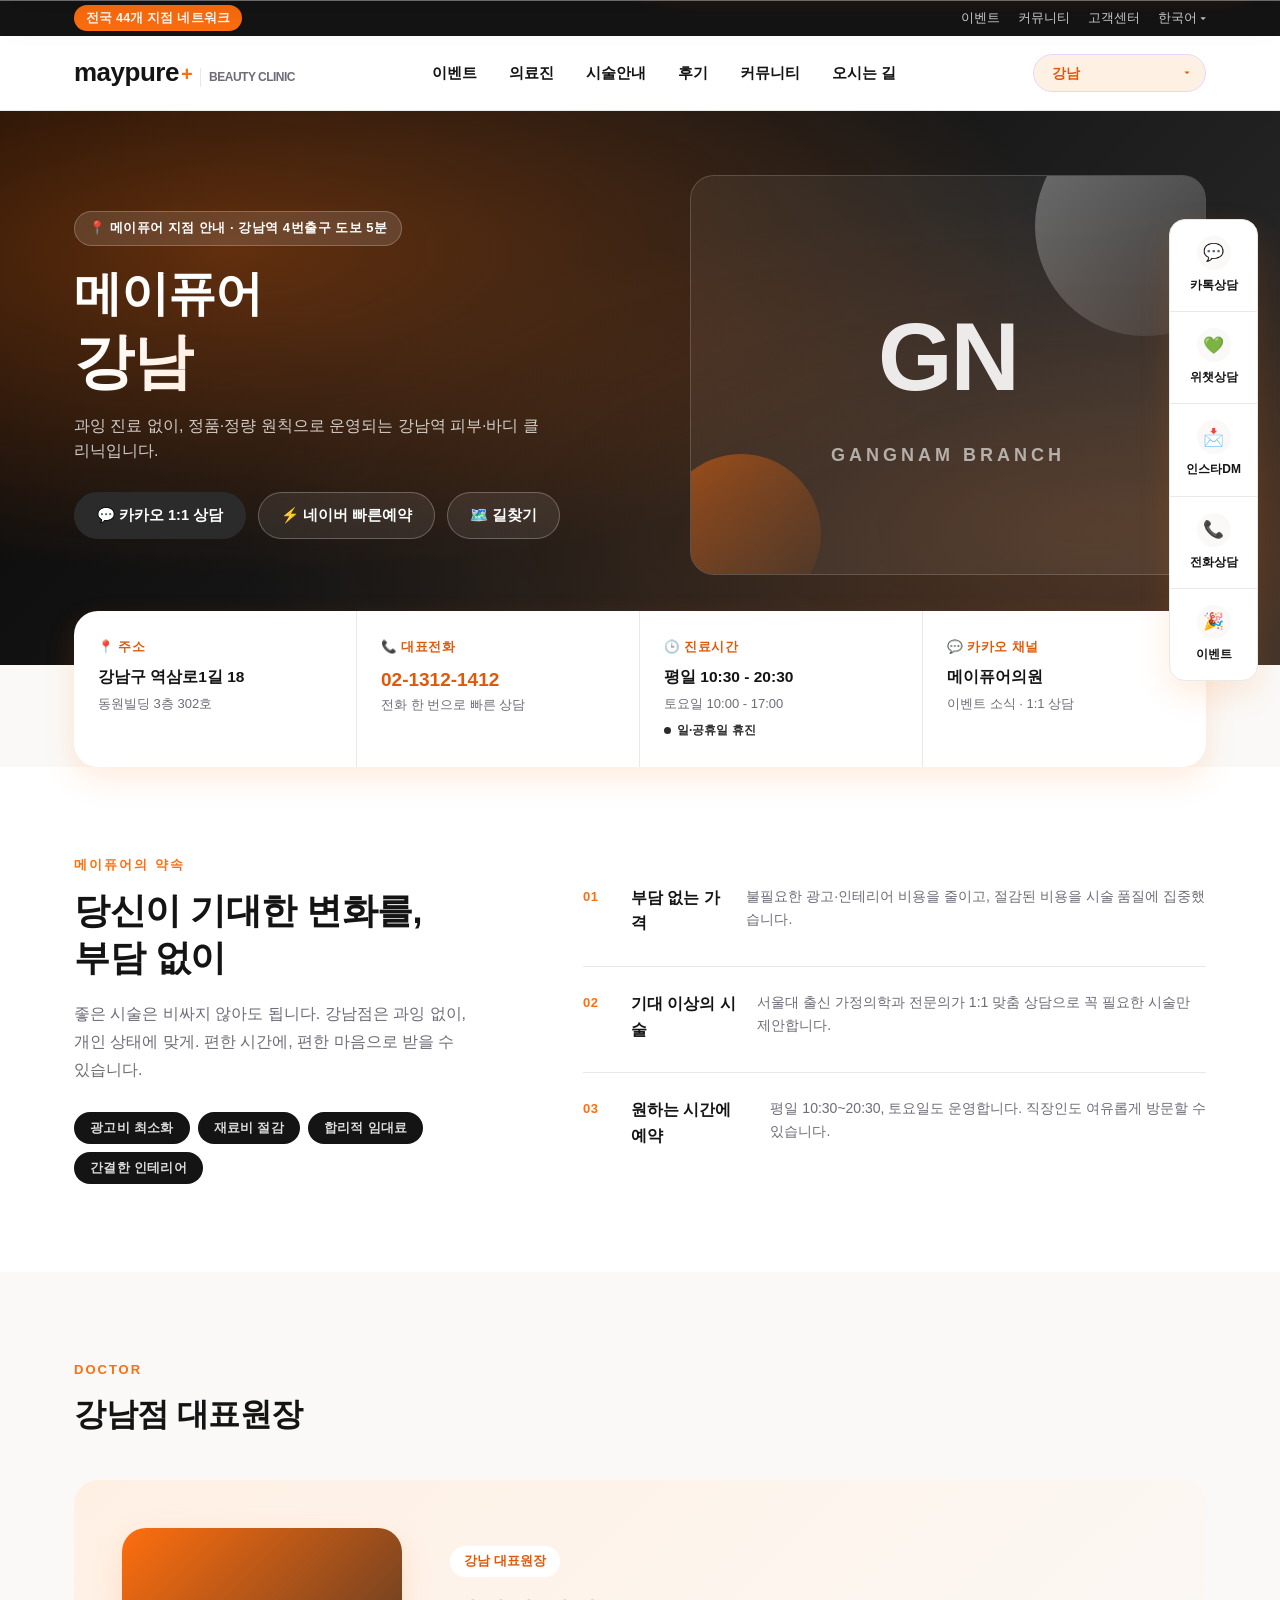
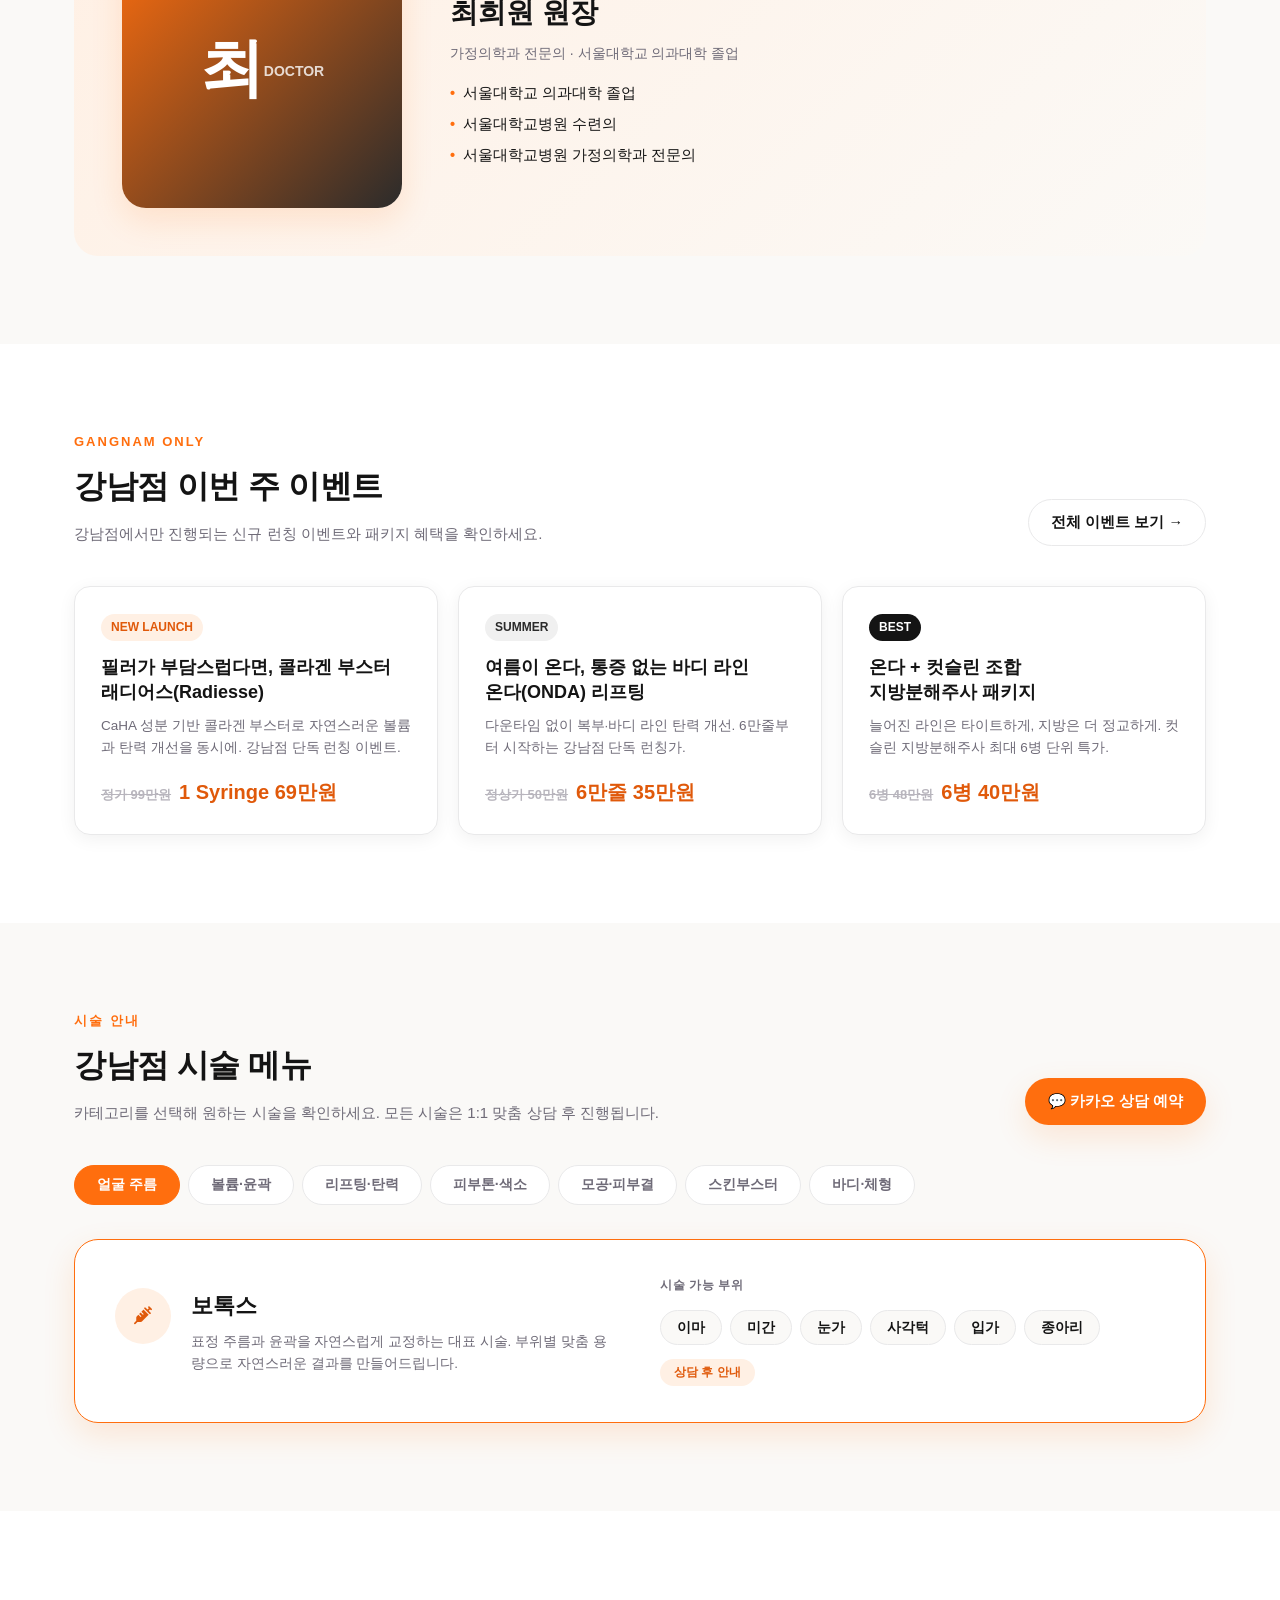
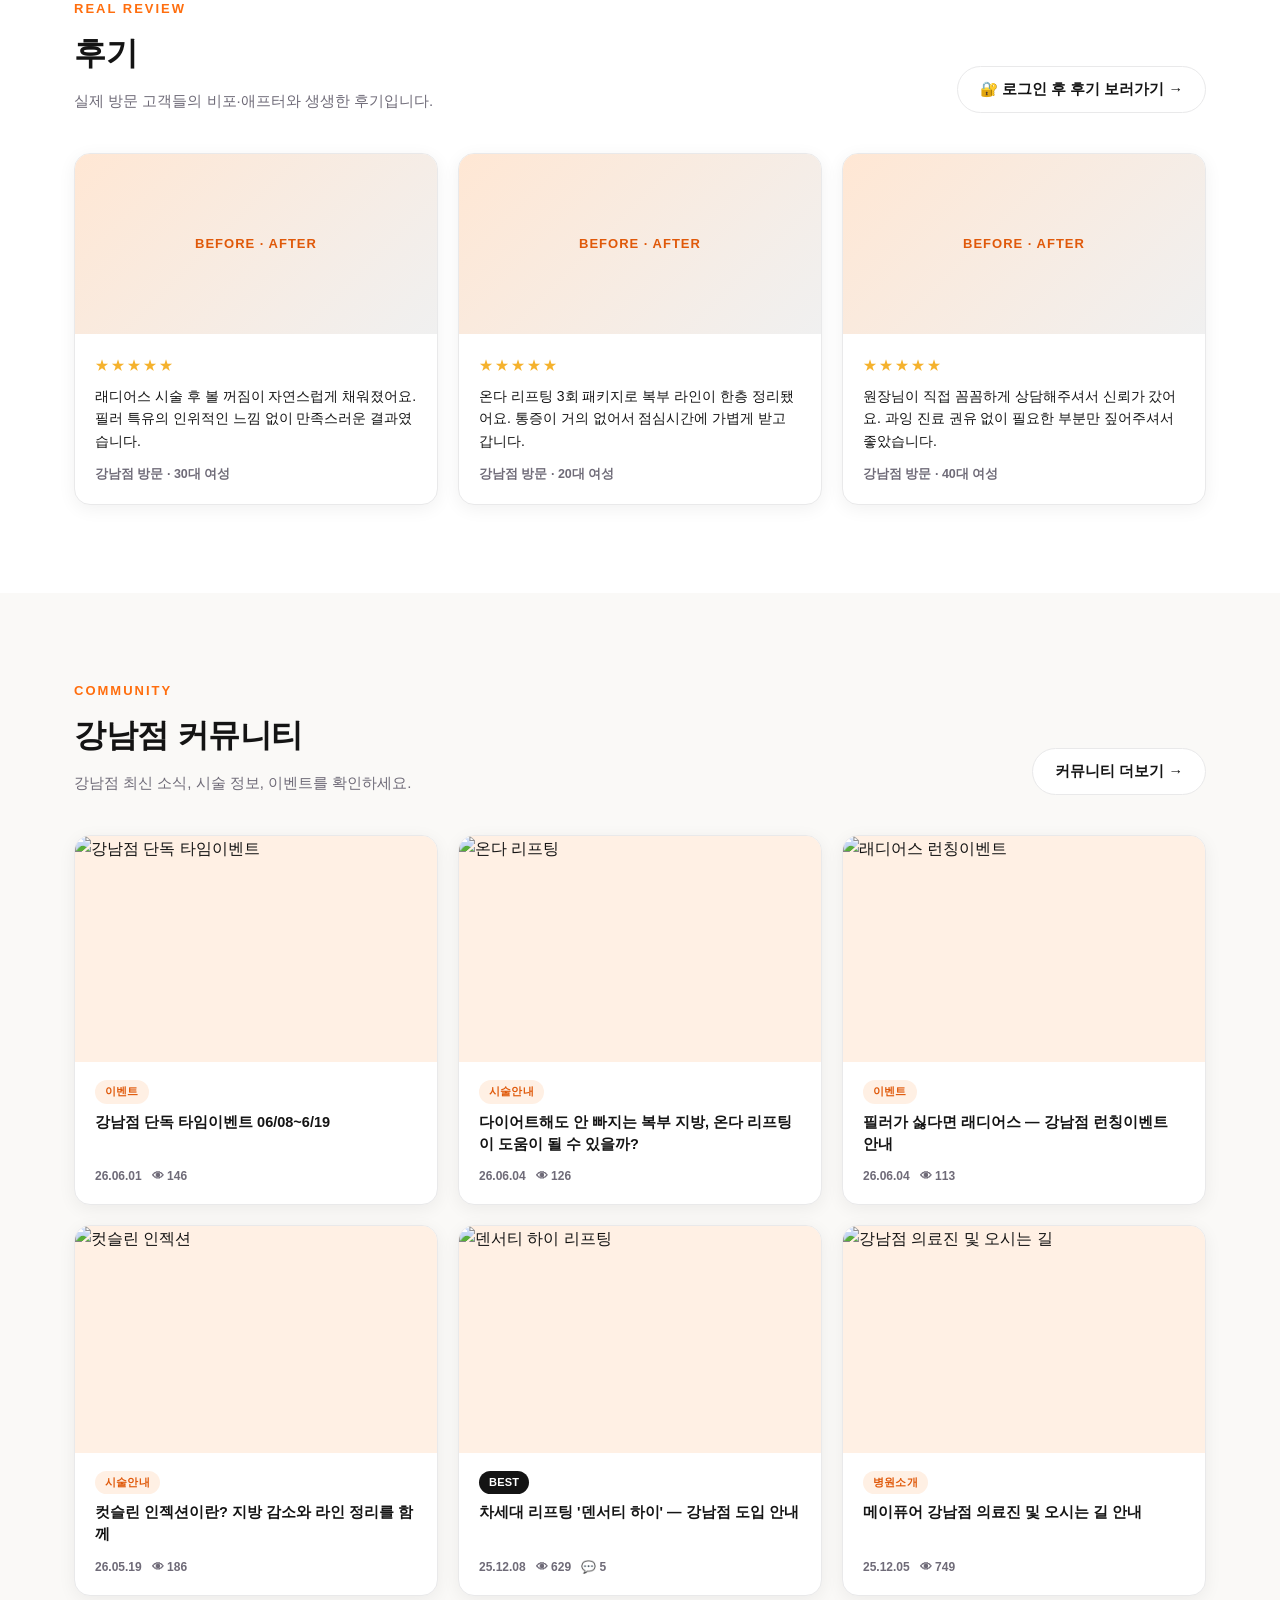
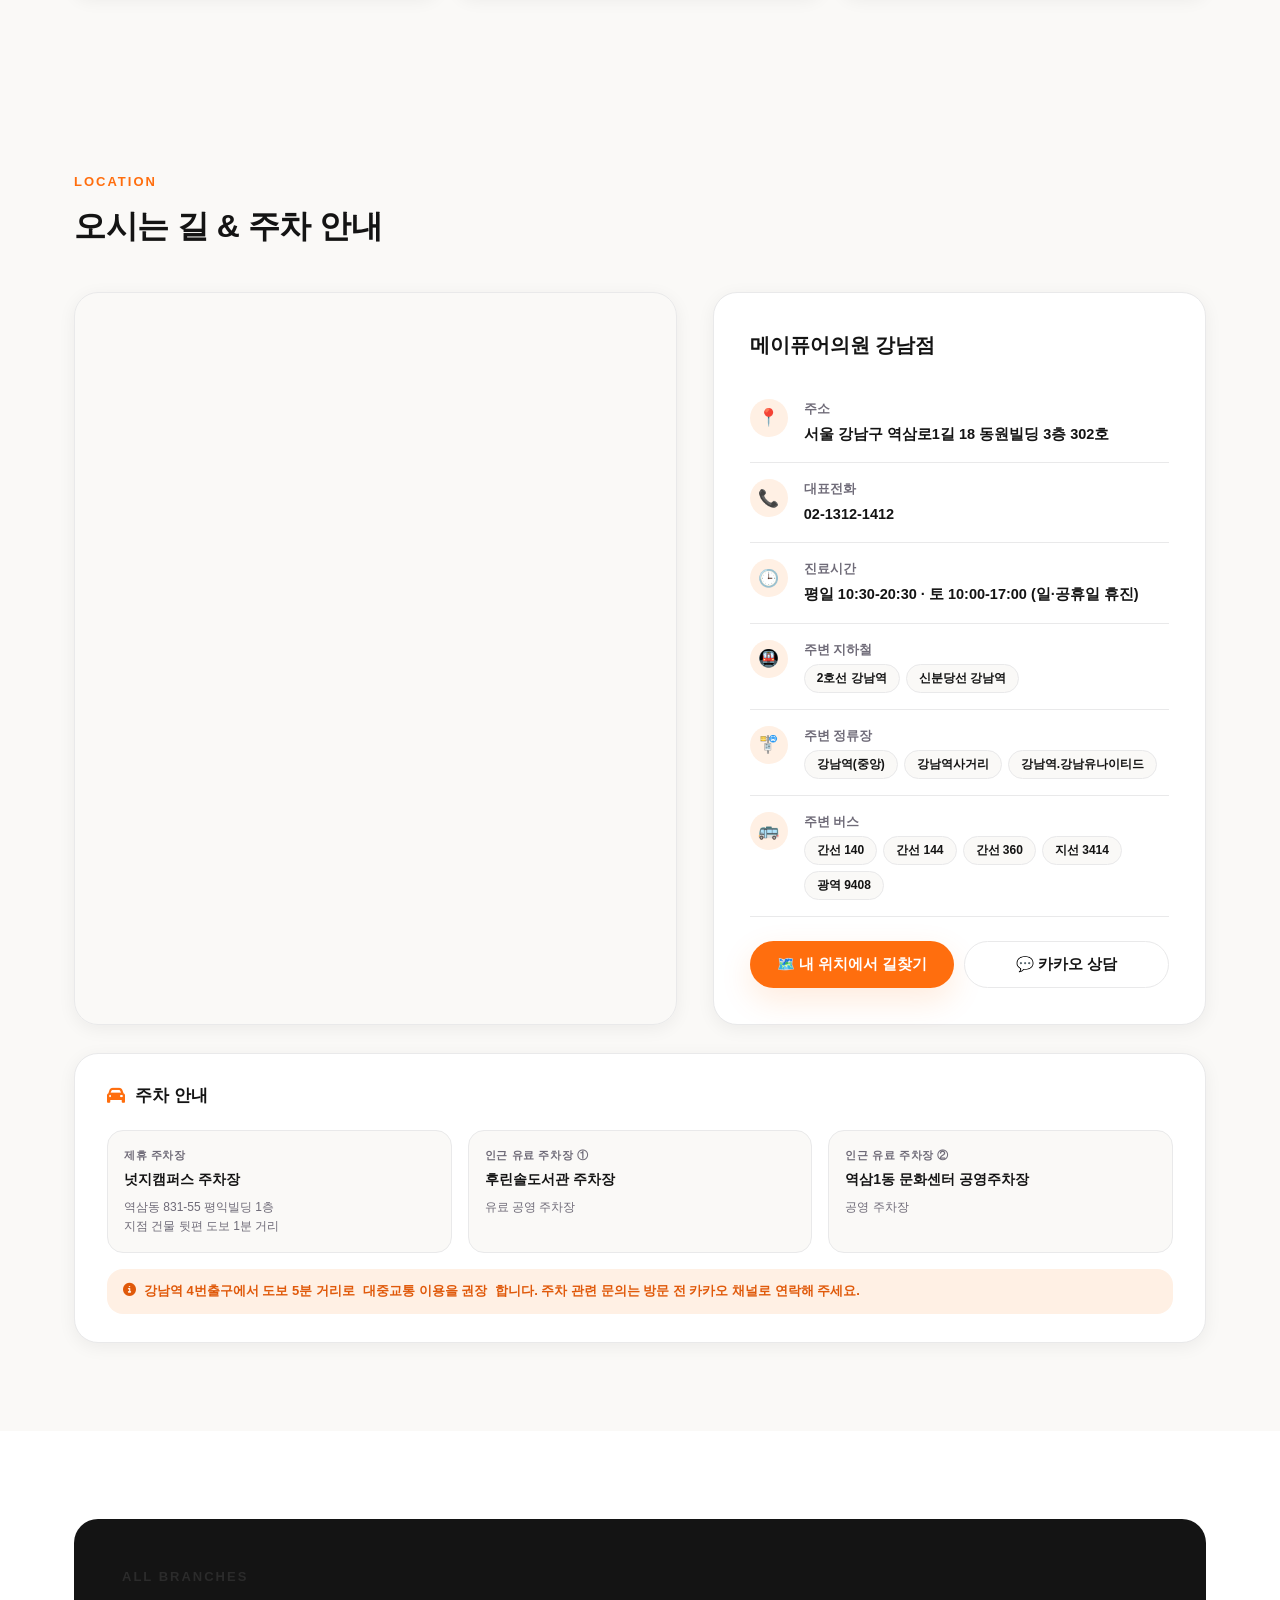
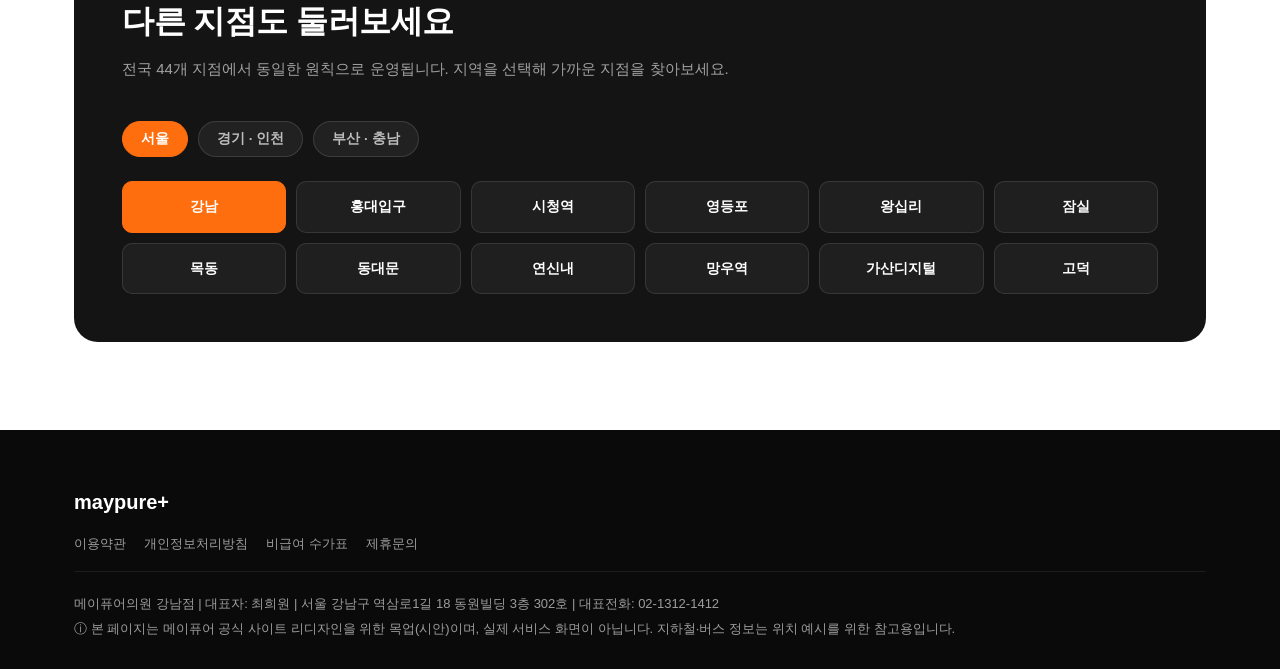
==== commit 10afdc8e: "feat: 모바일 햄버거 메뉴 추가 ≤1024px에서 상단 네비게이션이 사라지는 문제를 해결하기 위해 슬라이드다운 모바일 드로어 메뉴와 햄버거 버튼을 추가  Co-Authored-" ====
--- a/index.html
+++ b/index.html
@@ -35,6 +35,9 @@
       <a href="#location">오시는 길</a>
     </nav>
     <div class="header-actions">
+      <button class="hamburger" id="hamburgerBtn" onclick="toggleMobileNav()" aria-label="메뉴 열기">
+        <span></span><span></span><span></span>
+      </button>
       <div class="branch-switcher">
         <select onchange="if(this.value) location.href=this.value;">
           <option value="">강남점 ▾ 다른 지점</option>
@@ -65,6 +68,29 @@
   </div>
 </header>
 
+<!-- MOBILE NAV OVERLAY -->
+<div class="mobile-nav-overlay" id="mobileNavOverlay" onclick="closeMobileNav()"></div>
+
+<!-- MOBILE NAV DRAWER -->
+<nav class="mobile-nav" id="mobileNav">
+  <div class="mobile-nav-header">
+    <a href="https://www.maypureclinic.com/" class="logo">maypure<span class="plus">+</span><small>BEAUTY CLINIC</small></a>
+    <button class="mobile-nav-close" onclick="closeMobileNav()" aria-label="메뉴 닫기">✕</button>
+  </div>
+  <div class="mobile-nav-links">
+    <a href="#events" onclick="closeMobileNav()">이벤트</a>
+    <a href="#doctor" onclick="closeMobileNav()">의료진</a>
+    <a href="#treatments" onclick="closeMobileNav()">시술안내</a>
+    <a href="#reviews" onclick="closeMobileNav()">후기</a>
+    <a href="#community" onclick="closeMobileNav()">커뮤니티</a>
+    <a href="#location" onclick="closeMobileNav()">오시는 길</a>
+  </div>
+  <div class="mobile-nav-cta">
+    <a href="#" class="btn btn-mint btn-block">💬 카카오 1:1 상담</a>
+    <a href="#" class="btn btn-primary btn-block">⚡ 네이버 빠른예약</a>
+  </div>
+</nav>
+
 <!-- SIDE FLOATING ACTION BAR -->
 <div class="side-fab">
   <a href="#" class="side-fab-item">
@@ -745,6 +771,25 @@
 </div>
 
 <script>
+function toggleMobileNav() {
+  var nav = document.getElementById('mobileNav');
+  var overlay = document.getElementById('mobileNavOverlay');
+  var btn = document.getElementById('hamburgerBtn');
+  if (nav.classList.contains('open')) {
+    closeMobileNav();
+  } else {
+    nav.classList.add('open');
+    overlay.classList.add('visible');
+    btn.classList.add('open');
+    document.body.style.overflow = 'hidden';
+  }
+}
+function closeMobileNav() {
+  document.getElementById('mobileNav').classList.remove('open');
+  document.getElementById('mobileNavOverlay').classList.remove('visible');
+  document.getElementById('hamburgerBtn').classList.remove('open');
+  document.body.style.overflow = '';
+}
 function showTxTab(id, btn) {
   document.querySelectorAll('.tx-tab-pane').forEach(p => p.classList.remove('active'));
   document.querySelectorAll('.tx-tab-btn').forEach(b => b.classList.remove('active'));
--- a/styles.css
+++ b/styles.css
@@ -229,6 +229,93 @@
 
 /* ---------------- Mobile sticky CTA ---------------- */
 .mobile-cta{ display:none; }
+
+/* ---------------- Hamburger button ---------------- */
+.hamburger{
+  display:none;
+  flex-direction:column;
+  justify-content:center;
+  gap:5px;
+  width:40px; height:40px;
+  background:none;
+  border:none;
+  cursor:pointer;
+  padding:6px;
+  border-radius:var(--radius-sm);
+  transition:background .15s;
+  flex-shrink:0;
+}
+.hamburger:hover{ background:var(--c-primary-soft); }
+.hamburger span{
+  display:block;
+  height:2px;
+  background:var(--c-dark);
+  border-radius:99px;
+  transition:transform .25s, opacity .25s;
+}
+.hamburger.open span:nth-child(1){ transform:translateY(7px) rotate(45deg); }
+.hamburger.open span:nth-child(2){ opacity:0; }
+.hamburger.open span:nth-child(3){ transform:translateY(-7px) rotate(-45deg); }
+
+/* ---------------- Mobile nav overlay ---------------- */
+.mobile-nav-overlay{
+  display:none;
+  position:fixed;
+  inset:0;
+  background:rgba(0,0,0,.45);
+  z-index:149;
+  backdrop-filter:blur(2px);
+}
+.mobile-nav-overlay.visible{ display:block; }
+
+/* ---------------- Mobile nav drawer ---------------- */
+.mobile-nav{
+  position:fixed;
+  top:0; left:0; right:0;
+  z-index:150;
+  background:#fff;
+  transform:translateY(-100%);
+  transition:transform .3s cubic-bezier(.4,0,.2,1);
+  border-bottom:1px solid var(--c-line);
+  box-shadow:0 8px 40px rgba(0,0,0,.12);
+}
+.mobile-nav.open{ transform:translateY(0); }
+.mobile-nav-header{
+  display:flex;
+  align-items:center;
+  justify-content:space-between;
+  padding:18px 24px;
+  border-bottom:1px solid var(--c-line);
+}
+.mobile-nav-close{
+  width:38px; height:38px;
+  background:var(--c-bg);
+  border:1px solid var(--c-line);
+  border-radius:50%;
+  cursor:pointer;
+  font-size:16px;
+  display:flex; align-items:center; justify-content:center;
+  color:var(--c-dark);
+  transition:background .15s, color .15s;
+}
+.mobile-nav-close:hover{ background:var(--c-primary-soft); color:var(--c-primary-dark); }
+.mobile-nav-links{ display:flex; flex-direction:column; }
+.mobile-nav-links a{
+  font-size:16px; font-weight:700;
+  color:var(--c-dark);
+  padding:16px 24px;
+  border-bottom:1px solid var(--c-line);
+  transition:background .15s, color .15s;
+  display:flex; align-items:center; justify-content:space-between;
+}
+.mobile-nav-links a::after{ content:"›"; font-size:20px; color:var(--c-gray-light); }
+.mobile-nav-links a:hover{ background:var(--c-primary-soft); color:var(--c-primary-dark); }
+.mobile-nav-links a:hover::after{ color:var(--c-primary); }
+.mobile-nav-cta{
+  display:flex;
+  gap:10px;
+  padding:20px 24px;
+}
 
 /* ---------------- Concern-based entry (v3) ---------------- */
 .concern-section{ padding-top: 64px; }
@@ -337,7 +424,10 @@
   .parking-grid{ grid-template-columns: 1fr; }
   .branch-chip-grid{ grid-template-columns: repeat(3,1fr); }
   nav.main-nav{ display:none; }
+  .hamburger{ display:flex; }
   .side-fab{ display:none; }
+  .mobile-cta{ display:flex; position:fixed; bottom:0; left:0; right:0; z-index:200; background:#fff; border-top:1px solid var(--c-line); padding:12px 16px; gap:10px; box-shadow: 0 -4px 20px rgba(0,0,0,.06); }
+  body{ padding-bottom:70px; }
 }
 
 @media (max-width: 640px){
@@ -347,9 +437,10 @@
   .hero h1{ font-size:34px; }
   .hero h1 .branch-name{ font-size:44px; }
   .quick-info{ margin-top:-30px; }
-  .quick-info .grid{ grid-template-columns: 1fr 1fr; }
-  .quick-info .item{ border-bottom:1px solid var(--c-line); }
+  .quick-info .grid{ grid-template-columns: 1fr; }
+  .quick-info .item{ border-bottom:1px solid var(--c-line); border-right:none; }
   .events-grid, .review-grid, .community-grid{ grid-template-columns: 1fr; }
+  footer .flinks{ flex-wrap:wrap; gap:12px; }
   .tx-grid, .concern-grid{ grid-template-columns: repeat(2,1fr); }
   .concern-card .concern-desc{ min-height:auto; }
   .branch-chip-grid{ grid-template-columns: repeat(2,1fr); }
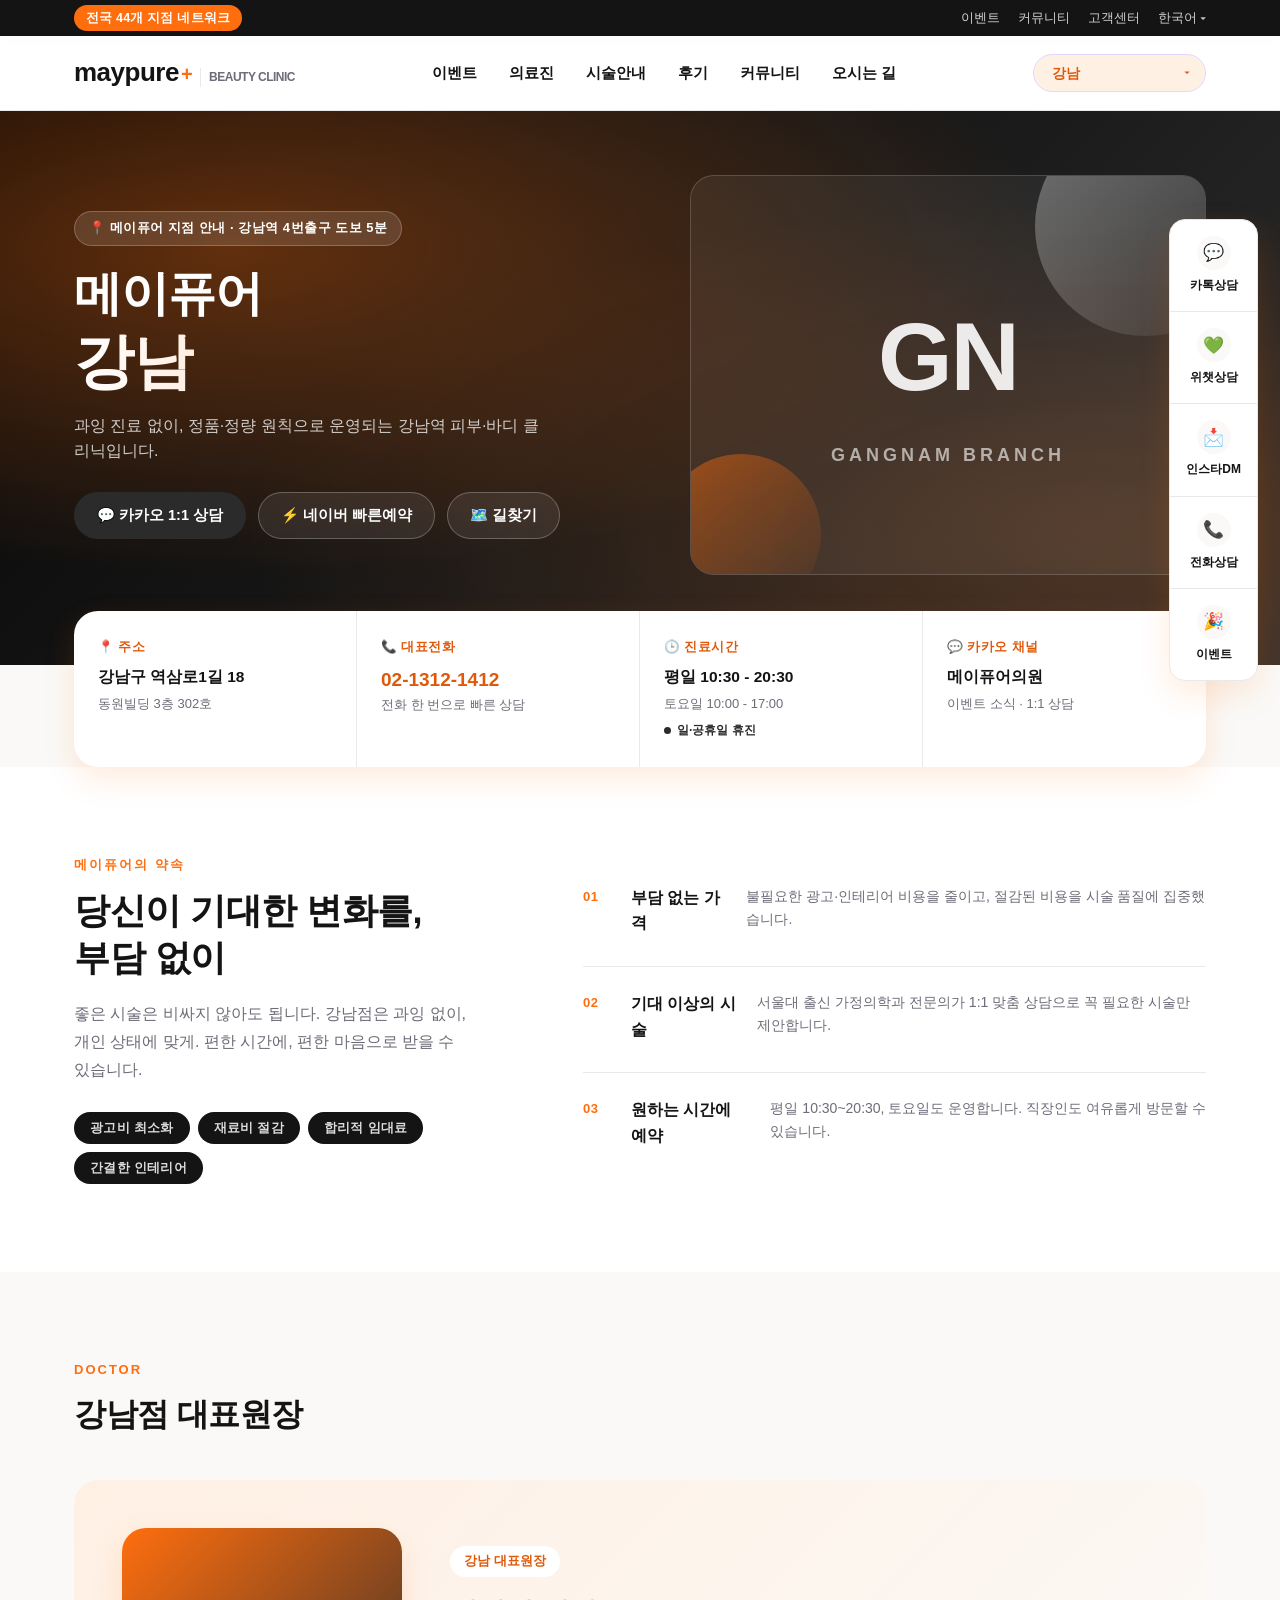
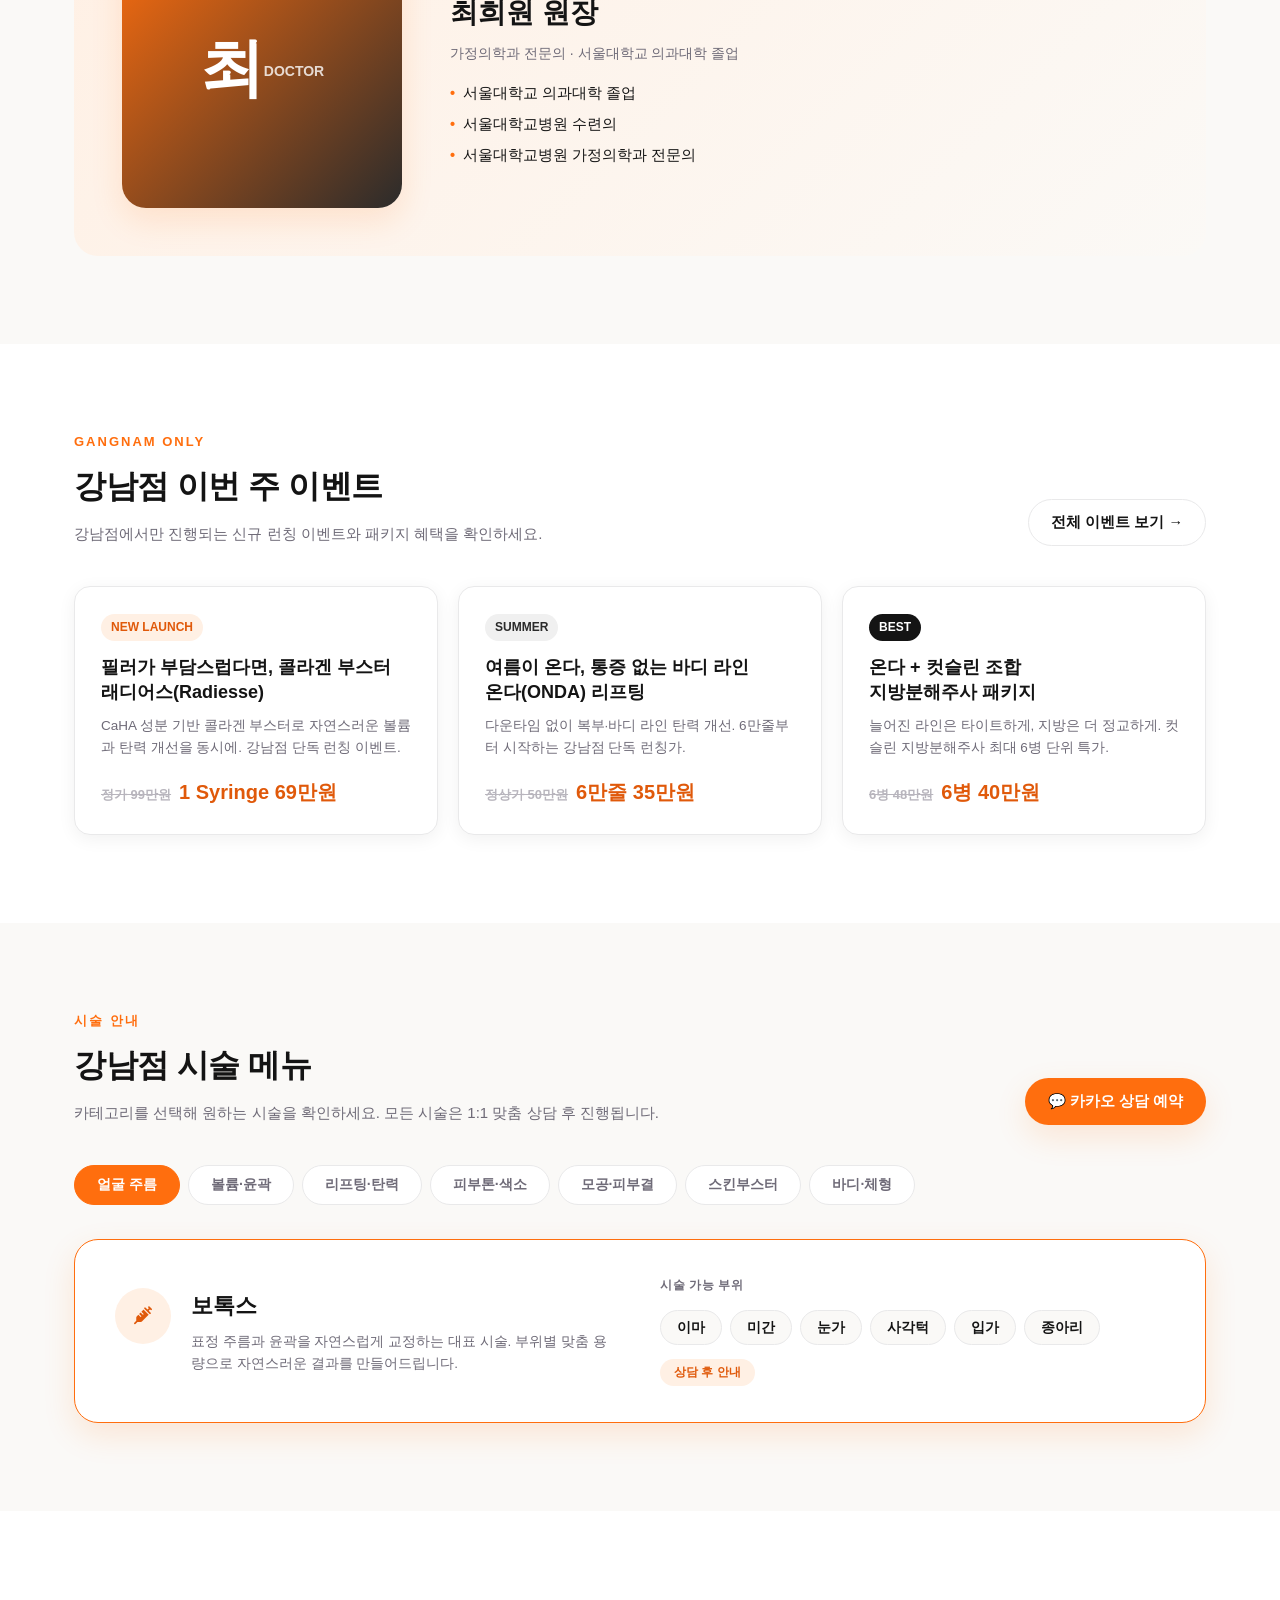
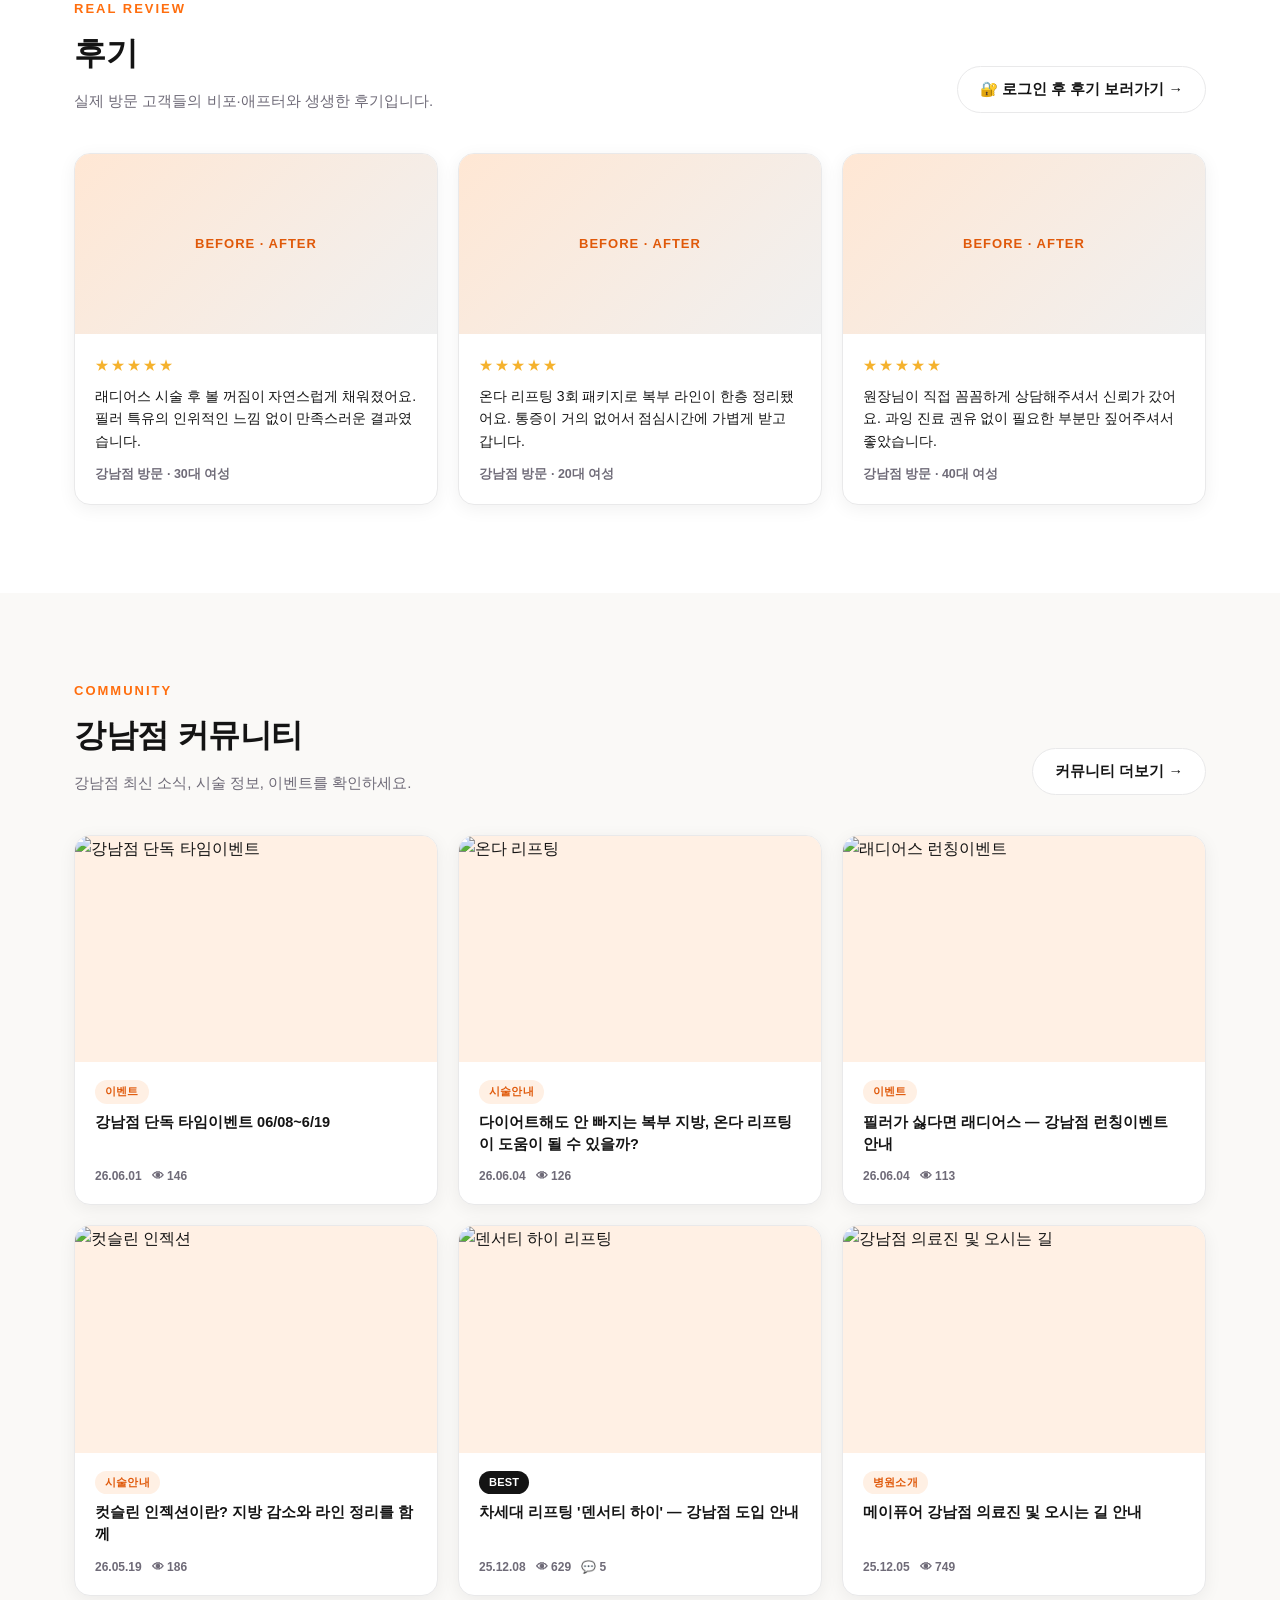
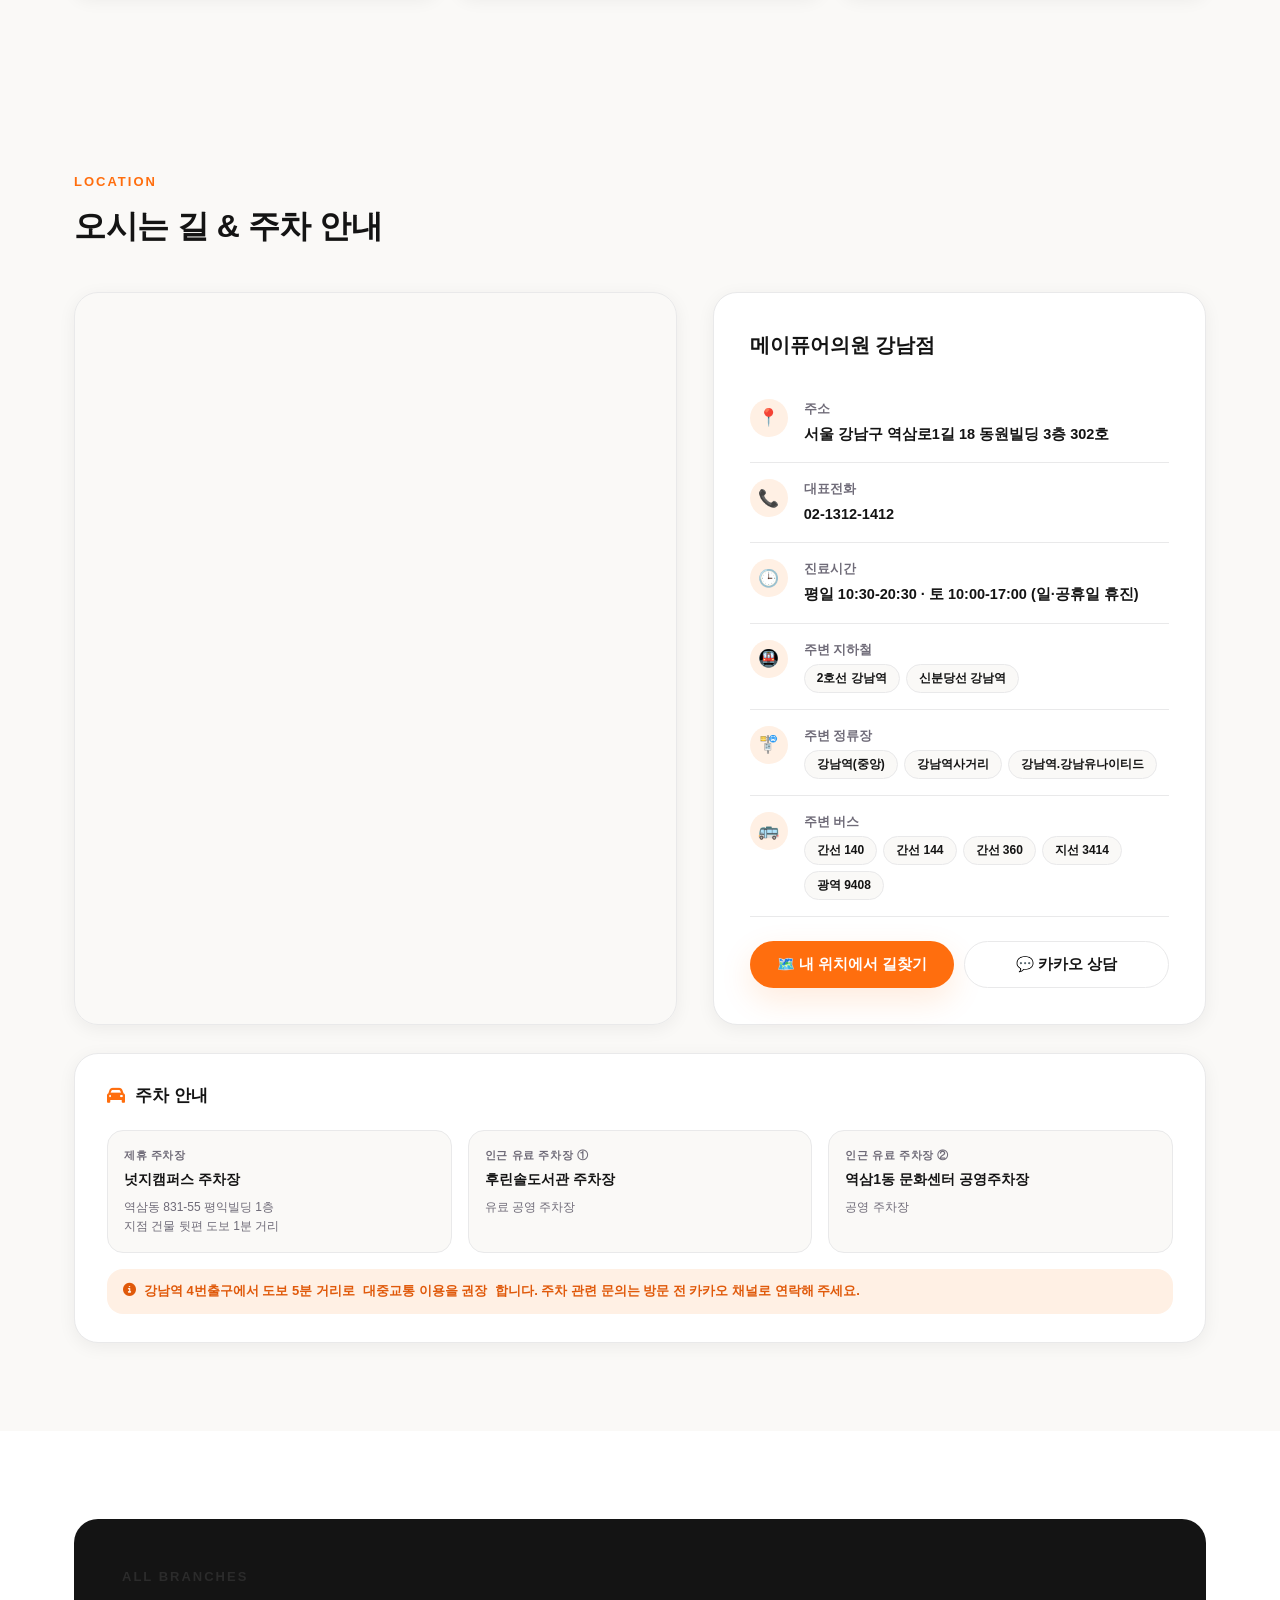
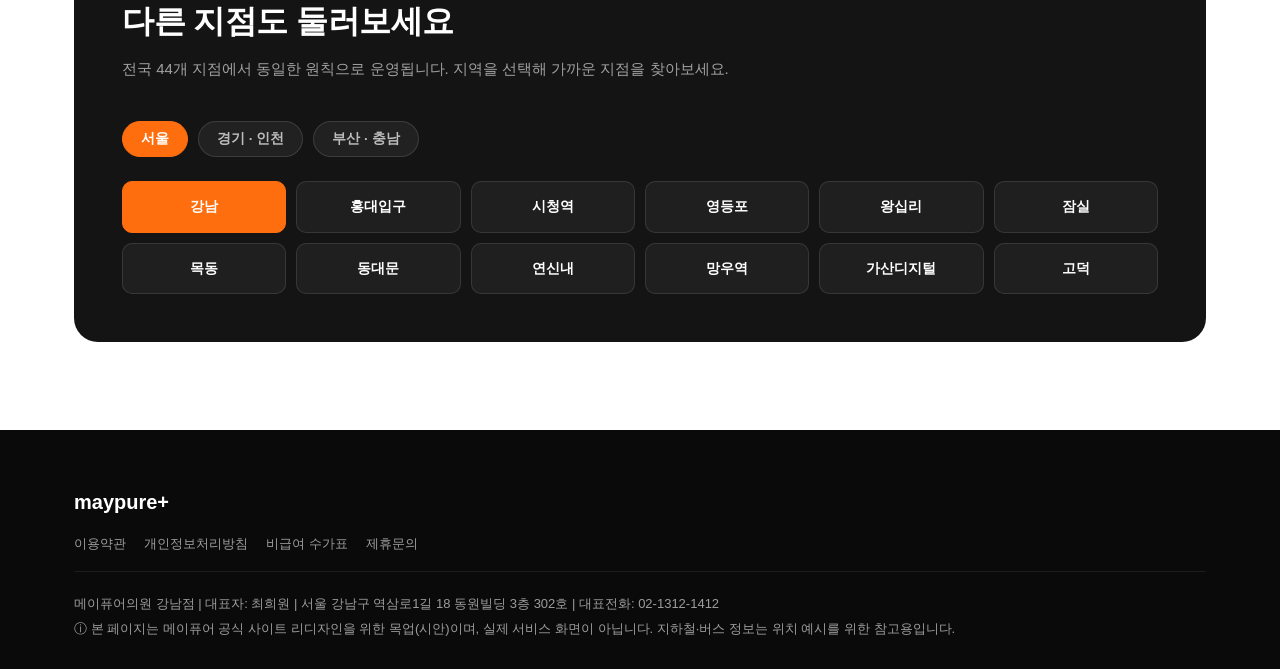
==== commit c80449e5: "fix: 반응형 오류 수정 — PC/모바일 레이아웃 분리 및 가로 overflow 제거 - html/body에 overflow-x:hidden 추가로 가로 스크롤 제거 - 모바일 " ====
--- a/index.html
+++ b/index.html
@@ -778,6 +778,8 @@
   if (nav.classList.contains('open')) {
     closeMobileNav();
   } else {
+    nav.style.display = 'block';
+    nav.getBoundingClientRect(); // force reflow so CSS transition fires
     nav.classList.add('open');
     overlay.classList.add('visible');
     btn.classList.add('open');
@@ -785,10 +787,14 @@
   }
 }
 function closeMobileNav() {
-  document.getElementById('mobileNav').classList.remove('open');
+  var nav = document.getElementById('mobileNav');
+  nav.classList.remove('open');
   document.getElementById('mobileNavOverlay').classList.remove('visible');
   document.getElementById('hamburgerBtn').classList.remove('open');
   document.body.style.overflow = '';
+  setTimeout(function() {
+    if (!nav.classList.contains('open')) nav.style.display = '';
+  }, 320);
 }
 function showTxTab(id, btn) {
   document.querySelectorAll('.tx-tab-pane').forEach(p => p.classList.remove('active'));
--- a/styles.css
+++ b/styles.css
@@ -270,6 +270,7 @@
 
 /* ---------------- Mobile nav drawer ---------------- */
 .mobile-nav{
+  display:none;
   position:fixed;
   top:0; left:0; right:0;
   z-index:150;
@@ -405,49 +406,106 @@
 .tx-booster-card:hover{ border-color:var(--c-primary); transform:translateY(-2px); }
 .tx-booster-card h4{ margin:0; font-size:15px; font-weight:800; }
 
-/* ---------------- Responsive ---------------- */
+/* ============================================================
+   Responsive — PC ≥769px | Mobile ≤768px | Small ≤480px
+============================================================ */
+
+html, body{ overflow-x:hidden; }
+
+/* PC: 모바일 전용 요소 강제 숨김 */
+@media (min-width: 769px){
+  .hamburger{ display:none !important; }
+  .mobile-nav, .mobile-nav-overlay{ display:none !important; }
+  .mobile-cta{ display:none !important; }
+}
+
+/* 1024px 이하 — 그리드 보정만 (nav·hamburger 변경 없음) */
 @media (max-width: 1024px){
   .tx-v4-grid{ grid-template-columns:repeat(3,1fr); }
   .tx-booster-grid{ grid-template-columns:repeat(3,1fr); }
   .tx-botox-card{ grid-template-columns:1fr; gap:24px; padding:28px; }
-  .philosophy-inner{ grid-template-columns: 1fr; gap:40px; }
+  .philosophy-inner{ grid-template-columns:1fr; gap:40px; }
   .philosophy-text h2{ font-size:28px; }
-  .hero .wrap{ grid-template-columns: 1fr; padding-bottom:60px; }
-  .hero-visual{ order:-1; aspect-ratio: 16/9; }
-  .quick-info .grid{ grid-template-columns: repeat(2,1fr); }
-  .quick-info .item:nth-child(2){ border-right:none; }
-  .events-grid, .review-grid, .community-grid{ grid-template-columns: repeat(2,1fr); }
-  .tx-grid, .concern-grid{ grid-template-columns: repeat(3,1fr); }
-  .doctor-block{ grid-template-columns: 1fr; padding:32px; }
-  .doctor-photo{ max-width:220px; margin:0 auto; }
-  .location-block{ grid-template-columns: 1fr; }
-  .parking-grid{ grid-template-columns: 1fr; }
-  .branch-chip-grid{ grid-template-columns: repeat(3,1fr); }
+  .events-grid, .review-grid, .community-grid{ grid-template-columns:repeat(2,1fr); }
+  .tx-grid, .concern-grid{ grid-template-columns:repeat(3,1fr); }
+  .branch-chip-grid{ grid-template-columns:repeat(3,1fr); }
+}
+
+/* 768px 이하 — 모바일 */
+@media (max-width: 768px){
+  /* nav / hamburger */
   nav.main-nav{ display:none; }
   .hamburger{ display:flex; }
   .side-fab{ display:none; }
-  .mobile-cta{ display:flex; position:fixed; bottom:0; left:0; right:0; z-index:200; background:#fff; border-top:1px solid var(--c-line); padding:12px 16px; gap:10px; box-shadow: 0 -4px 20px rgba(0,0,0,.06); }
-  body{ padding-bottom:70px; }
-}
-
-@media (max-width: 640px){
+
+  /* topbar */
+  .topbar .links{ display:none; }
+  .topbar .tag{ white-space:nowrap; }
+  .topbar .wrap{ justify-content:flex-start; }
+
+  /* header */
+  .header-inner{ height:60px; gap:12px; }
+  .logo small{ display:none; }
+  .branch-switcher select{ min-width:120px; font-size:13px; padding:8px 28px 8px 14px; }
+
+  /* hero */
+  .hero .wrap{ grid-template-columns:1fr; padding-bottom:48px; }
+  .hero-visual{ order:-1; aspect-ratio:16/9; }
+  .hero h1{ font-size:34px; }
+  .hero h1 .branch-name{ font-size:44px; }
+  .hero-cta{ flex-wrap:wrap; gap:10px; }
+
+  /* quick info */
+  .quick-info{ margin-top:-30px; }
+  .quick-info .grid{ grid-template-columns:repeat(2,1fr); }
+  .quick-info .item:nth-child(2){ border-right:none; }
+
+  /* grids */
   .tx-v4-grid, .tx-v4-grid-3{ grid-template-columns:repeat(2,1fr); }
   .tx-v4-grid-2{ grid-template-columns:1fr; max-width:100%; }
   .tx-booster-grid{ grid-template-columns:repeat(2,1fr); }
-  .hero h1{ font-size:34px; }
-  .hero h1 .branch-name{ font-size:44px; }
-  .quick-info{ margin-top:-30px; }
-  .quick-info .grid{ grid-template-columns: 1fr; }
-  .quick-info .item{ border-bottom:1px solid var(--c-line); border-right:none; }
-  .events-grid, .review-grid, .community-grid{ grid-template-columns: 1fr; }
-  footer .flinks{ flex-wrap:wrap; gap:12px; }
-  .tx-grid, .concern-grid{ grid-template-columns: repeat(2,1fr); }
-  .concern-card .concern-desc{ min-height:auto; }
-  .branch-chip-grid{ grid-template-columns: repeat(2,1fr); }
+  .tx-grid, .concern-grid{ grid-template-columns:repeat(2,1fr); }
+  .events-grid, .review-grid, .community-grid{ grid-template-columns:1fr; }
+
+  /* doctor, location */
+  .doctor-block{ grid-template-columns:1fr; padding:28px; }
+  .doctor-photo{ max-width:200px; margin:0 auto; }
+  .location-block{ grid-template-columns:1fr; }
+  .parking-grid{ grid-template-columns:1fr; }
+
+  /* branch explorer */
+  .branch-chip-grid{ grid-template-columns:repeat(2,1fr); }
+  .branch-explorer{ padding:32px 20px; }
+
+  /* philosophy */
+  .philosophy-inner{ grid-template-columns:1fr; gap:32px; }
+  .philosophy-text h2{ font-size:26px; }
+
+  /* sections */
   section{ padding:56px 0; }
   .section-head h2{ font-size:24px; }
-  .branch-switcher select{ min-width:120px; font-size:13px; }
-  .header-actions .btn-primary{ display:none; }
-  .mobile-cta{ display:flex; position:fixed; bottom:0; left:0; right:0; z-index:200; background:#fff; border-top:1px solid var(--c-line); padding:12px 16px; gap:10px; box-shadow: 0 -4px 20px rgba(0,0,0,.06); }
-  body{ padding-bottom:70px; }
-}
+  .section-head{ flex-direction:column; align-items:flex-start; }
+
+  /* footer */
+  footer .flinks{ flex-wrap:wrap; gap:12px; }
+
+  /* mobile CTA bar */
+  .mobile-cta{ display:flex; position:fixed; bottom:0; left:0; right:0; z-index:200; background:#fff; border-top:1px solid var(--c-line); padding:12px 16px; gap:10px; box-shadow:0 -4px 20px rgba(0,0,0,.06); }
+  body{ padding-bottom:72px; }
+}
+
+/* 480px 이하 — 소형 폰 */
+@media (max-width: 480px){
+  .wrap{ padding:0 16px; }
+  .hero h1{ font-size:30px; }
+  .hero h1 .branch-name{ font-size:38px; }
+  .hero-eyebrow{ font-size:11px; padding:5px 10px; }
+  .quick-info .grid{ grid-template-columns:1fr; }
+  .quick-info .item{ border-bottom:1px solid var(--c-line); border-right:none; }
+  .tx-v4-grid, .tx-v4-grid-3, .tx-v4-grid-2{ grid-template-columns:1fr; max-width:100%; }
+  .tx-booster-grid{ grid-template-columns:repeat(2,1fr); }
+  .location-info{ padding:20px 16px; }
+  .parking-card{ padding:20px 16px; }
+  section{ padding:48px 0; }
+  .section-head h2{ font-size:22px; }
+}
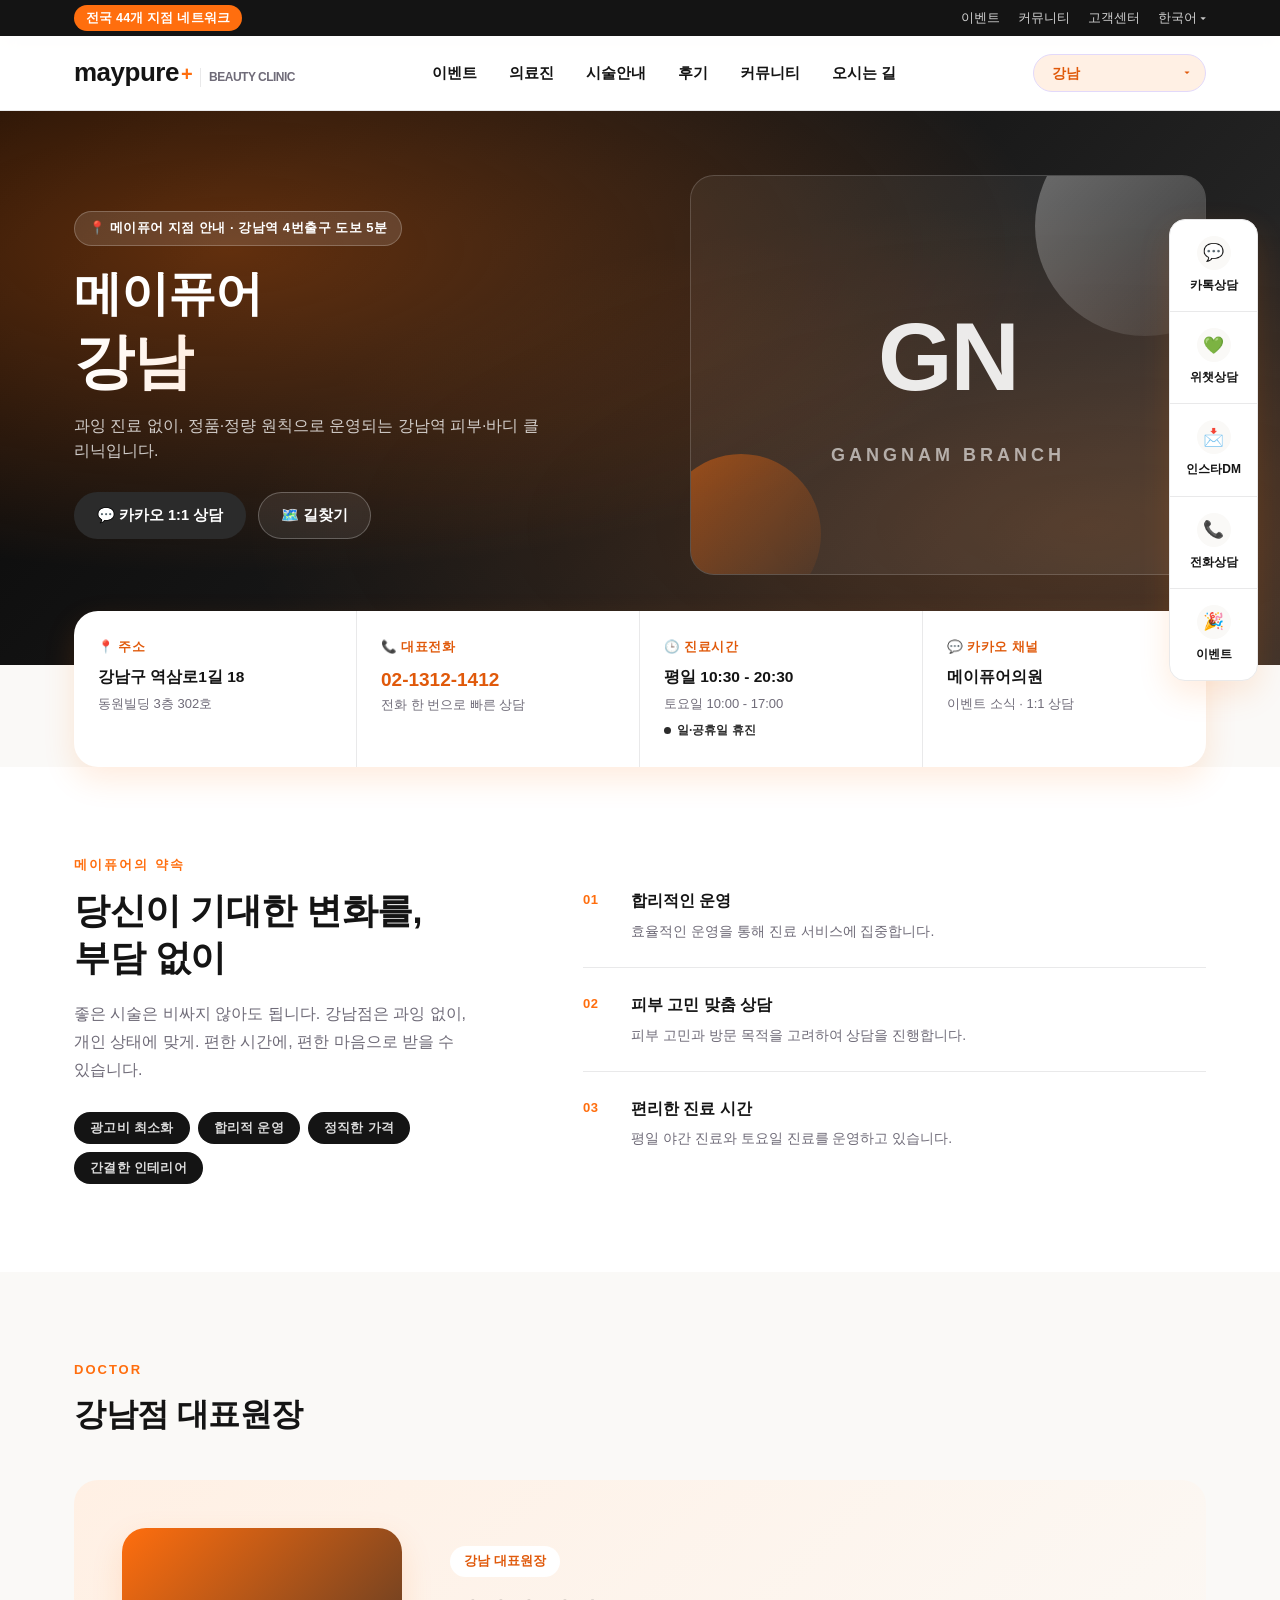
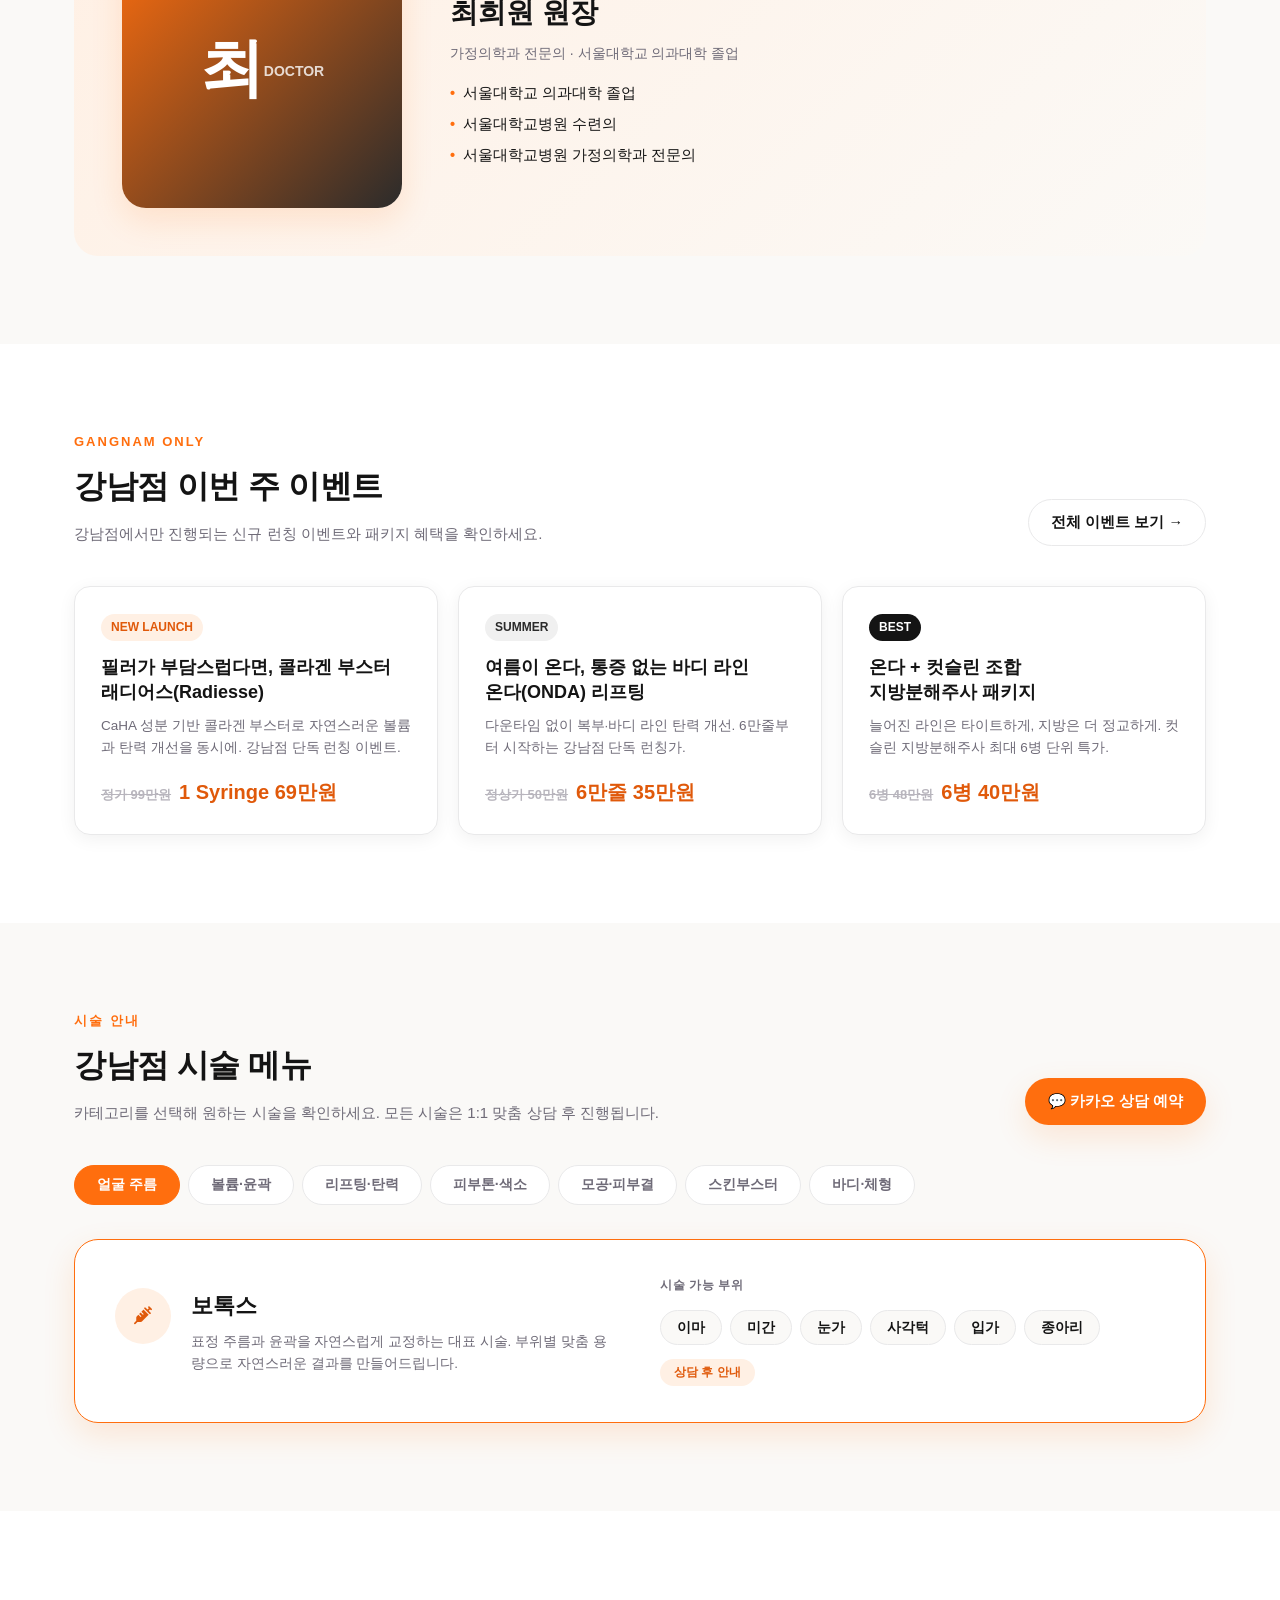
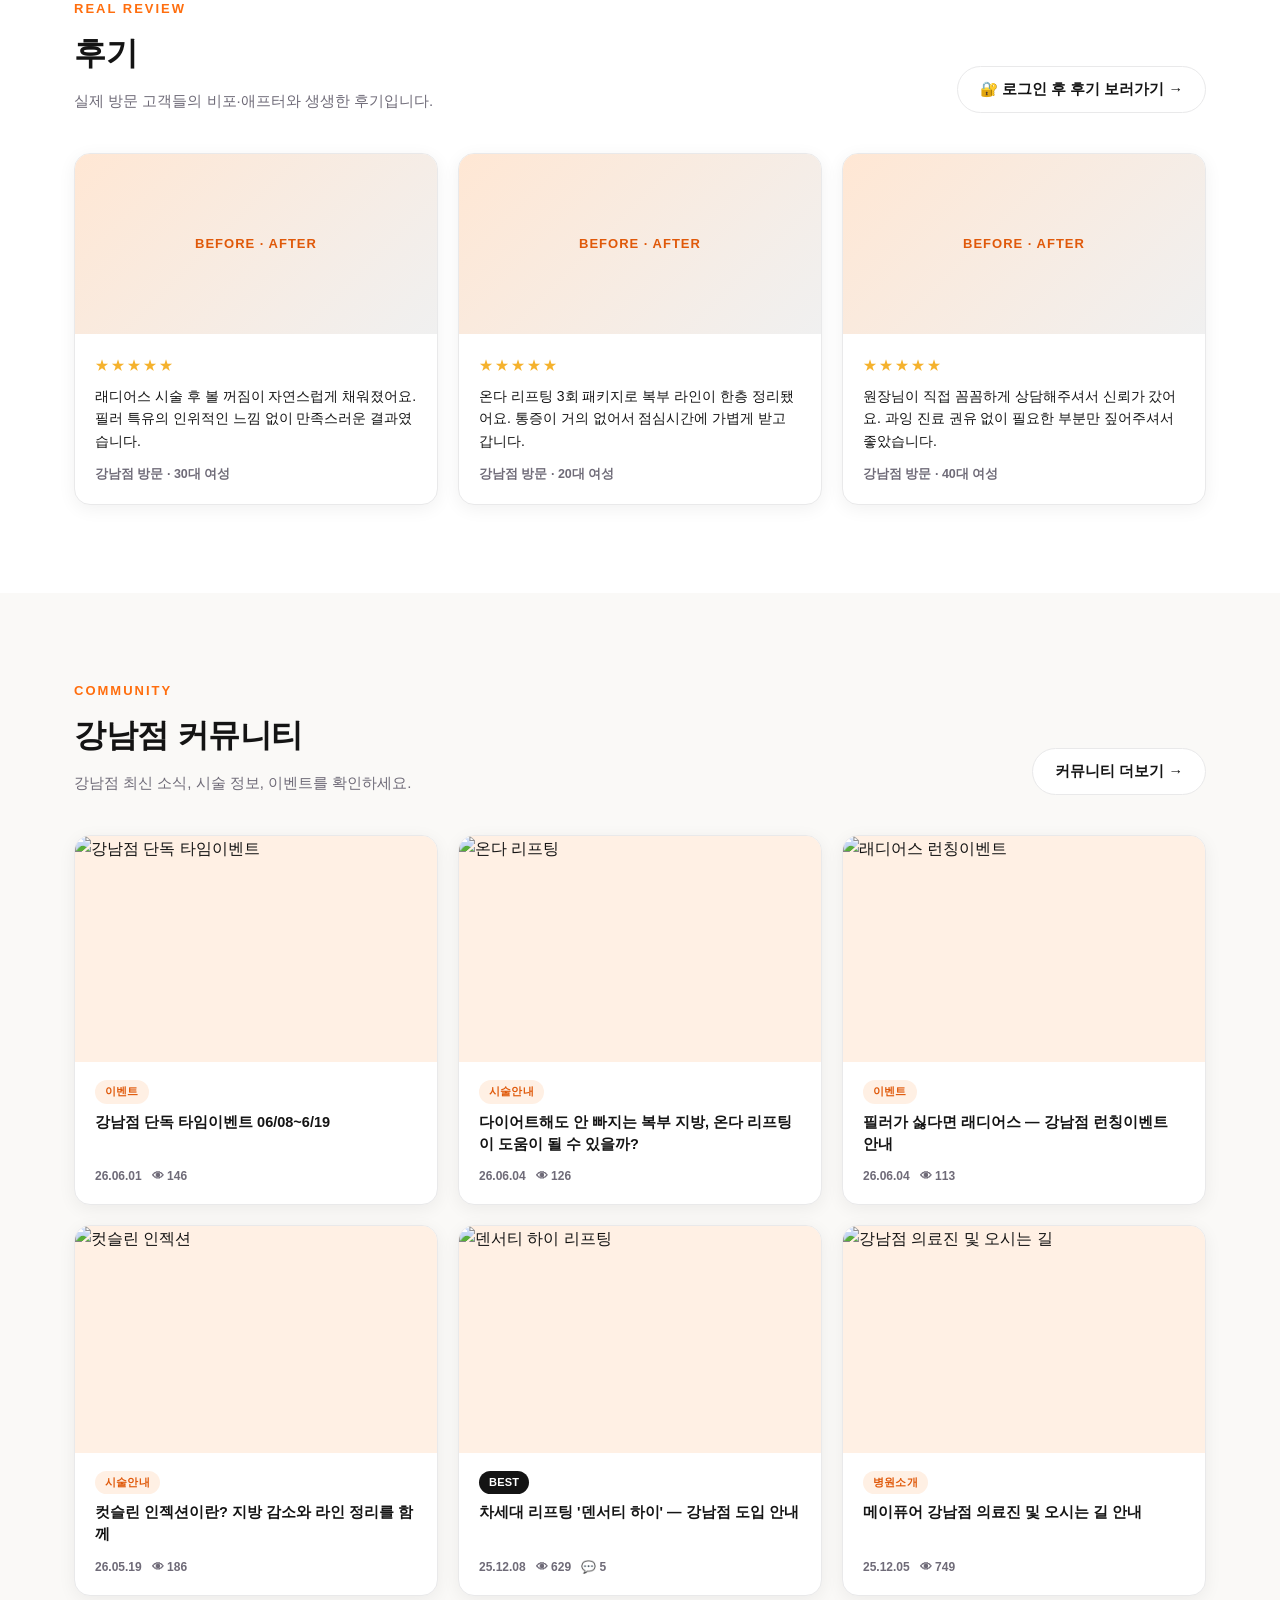
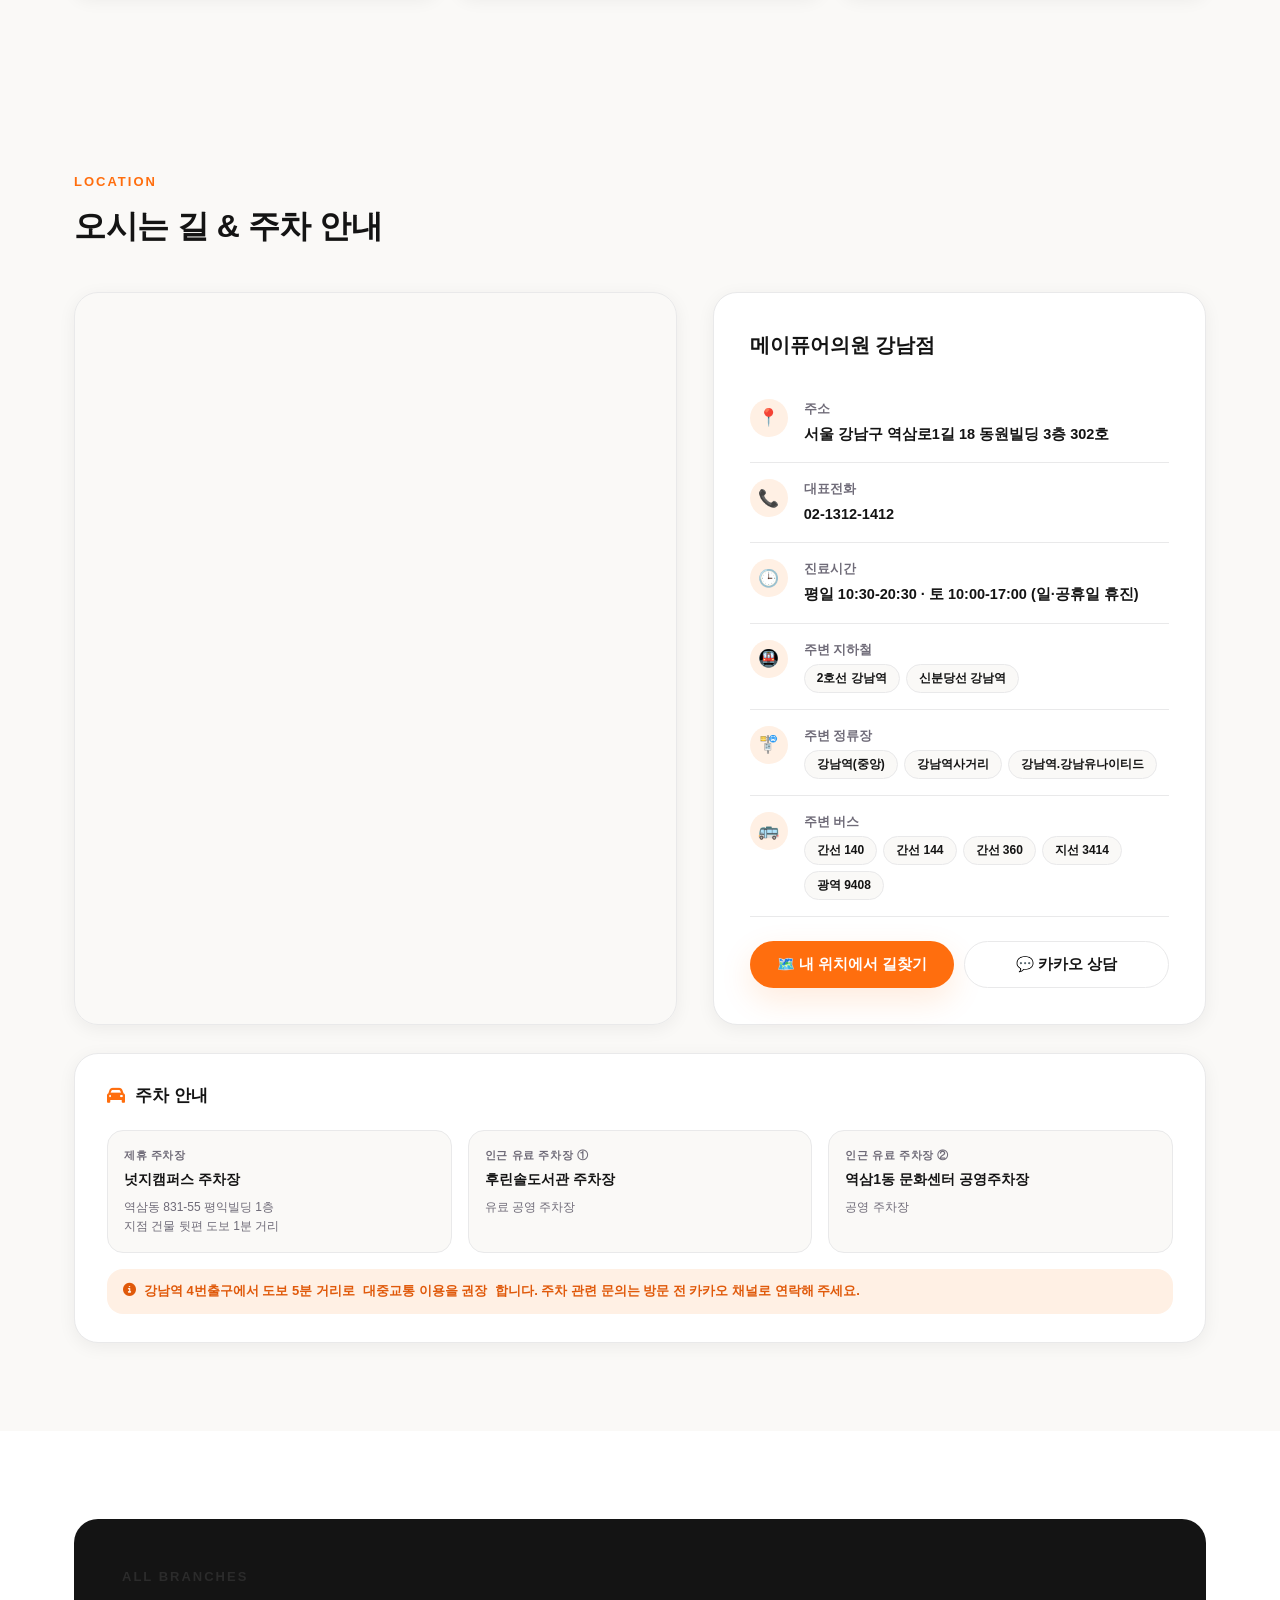
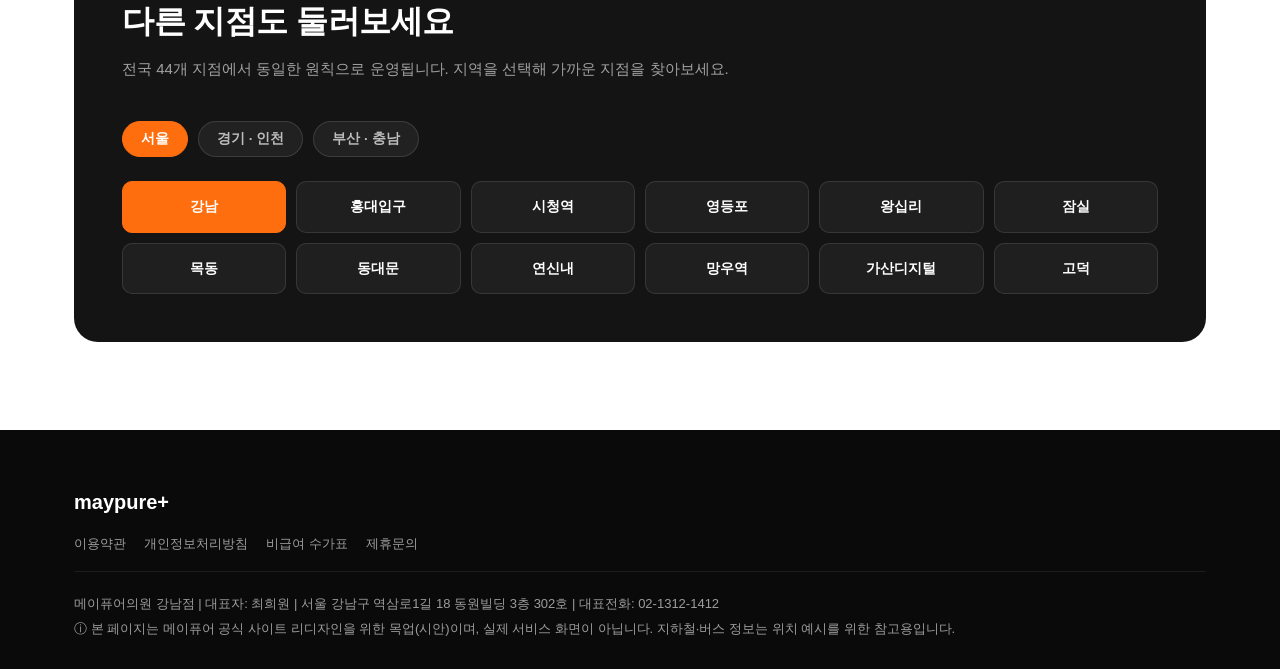
==== commit fc8d0979: "content: 네이버 예약 제거 및 메이퓨어의 약속 문구 수정 - '네이버 빠른예약' 버튼 전체 제거 (hero, mobile-nav, mobile-cta) - 철학 태그: 재료" ====
--- a/index.html
+++ b/index.html
@@ -87,7 +87,6 @@
   </div>
   <div class="mobile-nav-cta">
     <a href="#" class="btn btn-mint btn-block">💬 카카오 1:1 상담</a>
-    <a href="#" class="btn btn-primary btn-block">⚡ 네이버 빠른예약</a>
   </div>
 </nav>
 
@@ -124,7 +123,6 @@
       <p class="sub">과잉 진료 없이, 정품·정량 원칙으로 운영되는 강남역 피부·바디 클리닉입니다.</p>
       <div class="hero-cta">
         <a href="#" class="btn btn-mint">💬 카카오 1:1 상담</a>
-        <a href="#" class="btn btn-outline" style="background:rgba(255,255,255,.08); color:#fff; border-color:rgba(255,255,255,.25);">⚡ 네이버 빠른예약</a>
         <a href="#location" class="btn btn-outline" style="background:rgba(255,255,255,.08); color:#fff; border-color:rgba(255,255,255,.25);">🗺️ 길찾기</a>
       </div>
     </div>
@@ -173,26 +171,26 @@
         <p>좋은 시술은 비싸지 않아도 됩니다. 강남점은 과잉 없이, 개인 상태에 맞게. 편한 시간에, 편한 마음으로 받을 수 있습니다.</p>
         <div class="philosophy-values">
           <span class="phil-tag">광고비 최소화</span>
-          <span class="phil-tag">재료비 절감</span>
-          <span class="phil-tag">합리적 임대료</span>
+          <span class="phil-tag">합리적 운영</span>
+          <span class="phil-tag">정직한 가격</span>
           <span class="phil-tag">간결한 인테리어</span>
         </div>
       </div>
       <div class="philosophy-pillars">
         <div class="pillar">
           <span class="pillar-num">01</span>
-          <h4>부담 없는 가격</h4>
-          <p>불필요한 광고·인테리어 비용을 줄이고, 절감된 비용을 시술 품질에 집중했습니다.</p>
+          <div><h4>합리적인 운영</h4>
+          <p>효율적인 운영을 통해 진료 서비스에 집중합니다.</p></div>
         </div>
         <div class="pillar">
           <span class="pillar-num">02</span>
-          <h4>기대 이상의 시술</h4>
-          <p>서울대 출신 가정의학과 전문의가 1:1 맞춤 상담으로 꼭 필요한 시술만 제안합니다.</p>
+          <div><h4>피부 고민 맞춤 상담</h4>
+          <p>피부 고민과 방문 목적을 고려하여 상담을 진행합니다.</p></div>
         </div>
         <div class="pillar">
           <span class="pillar-num">03</span>
-          <h4>원하는 시간에 예약</h4>
-          <p>평일 10:30~20:30, 토요일도 운영합니다. 직장인도 여유롭게 방문할 수 있습니다.</p>
+          <div><h4>편리한 진료 시간</h4>
+          <p>평일 야간 진료와 토요일 진료를 운영하고 있습니다.</p></div>
         </div>
       </div>
     </div>
@@ -766,8 +764,7 @@
 
 <!-- MOBILE CTA -->
 <div class="mobile-cta">
-  <a href="#" class="btn btn-mint btn-block">💬 카카오 상담</a>
-  <a href="#" class="btn btn-primary btn-block">⚡ 네이버 빠른예약</a>
+  <a href="#" class="btn btn-mint btn-block">💬 카카오 1:1 상담</a>
 </div>
 
 <script>
--- a/styles.css
+++ b/styles.css
@@ -122,8 +122,8 @@
 section.alt{ background: #FFFFFF; }
 .section-head{ display:flex; justify-content:space-between; align-items:flex-end; margin-bottom: 40px; gap: 24px; flex-wrap:wrap; }
 .section-head .eyebrow{ font-size:13px; font-weight:800; color: var(--c-primary); letter-spacing:2px; text-transform:uppercase; margin-bottom:8px; display:block; }
-.section-head h2{ font-size:32px; font-weight:800; margin:0; letter-spacing:-0.5px; }
-.section-head p{ color: var(--c-gray); margin:10px 0 0; font-size:15px; }
+.section-head h2{ font-size:32px; font-weight:800; margin:0; letter-spacing:-0.5px; word-break:keep-all; }
+.section-head p{ color: var(--c-gray); margin:10px 0 0; font-size:15px; word-break:keep-all; }
 
 /* ---------------- Branch events ---------------- */
 .events-grid{ display:grid; grid-template-columns: repeat(3, 1fr); gap:20px; }
@@ -340,16 +340,16 @@
 .philosophy-section{ padding: 88px 0; }
 .philosophy-inner{ display:grid; grid-template-columns: 1fr 1.4fr; gap: 64px; align-items:center; }
 .philosophy-text .eyebrow{ font-size:13px; font-weight:800; color: var(--c-primary); letter-spacing:2px; text-transform:uppercase; margin-bottom:12px; display:block; }
-.philosophy-text h2{ font-size:36px; font-weight:800; margin:0 0 18px; letter-spacing:-0.5px; line-height:1.3; }
-.philosophy-text p{ font-size:16px; color: var(--c-gray); margin:0 0 28px; max-width:400px; line-height:1.75; }
+.philosophy-text h2{ font-size:36px; font-weight:800; margin:0 0 18px; letter-spacing:-0.5px; line-height:1.3; word-break:keep-all; }
+.philosophy-text p{ font-size:16px; color: var(--c-gray); margin:0 0 28px; max-width:400px; line-height:1.75; word-break:keep-all; }
 .philosophy-values{ display:flex; flex-wrap:wrap; gap:8px; }
-.phil-tag{ display:inline-flex; align-items:center; background: var(--c-dark); color:rgba(255,255,255,.85); border-radius:99px; padding:6px 16px; font-size:12.5px; font-weight:700; letter-spacing:.3px; }
+.phil-tag{ display:inline-flex; align-items:center; background: var(--c-dark); color:rgba(255,255,255,.85); border-radius:99px; padding:6px 16px; font-size:12.5px; font-weight:700; letter-spacing:.3px; white-space:nowrap; }
 .philosophy-pillars{ display:flex; flex-direction:column; gap:0; }
 .pillar{ display:flex; gap:20px; align-items:flex-start; padding: 24px 0; border-bottom:1px solid var(--c-line); }
 .pillar:last-child{ border-bottom:none; }
 .pillar-num{ font-size:13px; font-weight:800; color: var(--c-primary); letter-spacing:.5px; min-width:28px; margin-top:2px; }
-.pillar h4{ font-size:16px; font-weight:800; margin:0 0 6px; }
-.pillar p{ font-size:14px; color: var(--c-gray); margin:0; line-height:1.65; }
+.pillar h4{ font-size:16px; font-weight:800; margin:0 0 6px; word-break:keep-all; }
+.pillar p{ font-size:14px; color: var(--c-gray); margin:0; line-height:1.65; word-break:keep-all; }
 
 /* ---------------- Community section ---------------- */
 .community-grid{ display:grid; grid-template-columns: repeat(3, 1fr); gap:20px; }
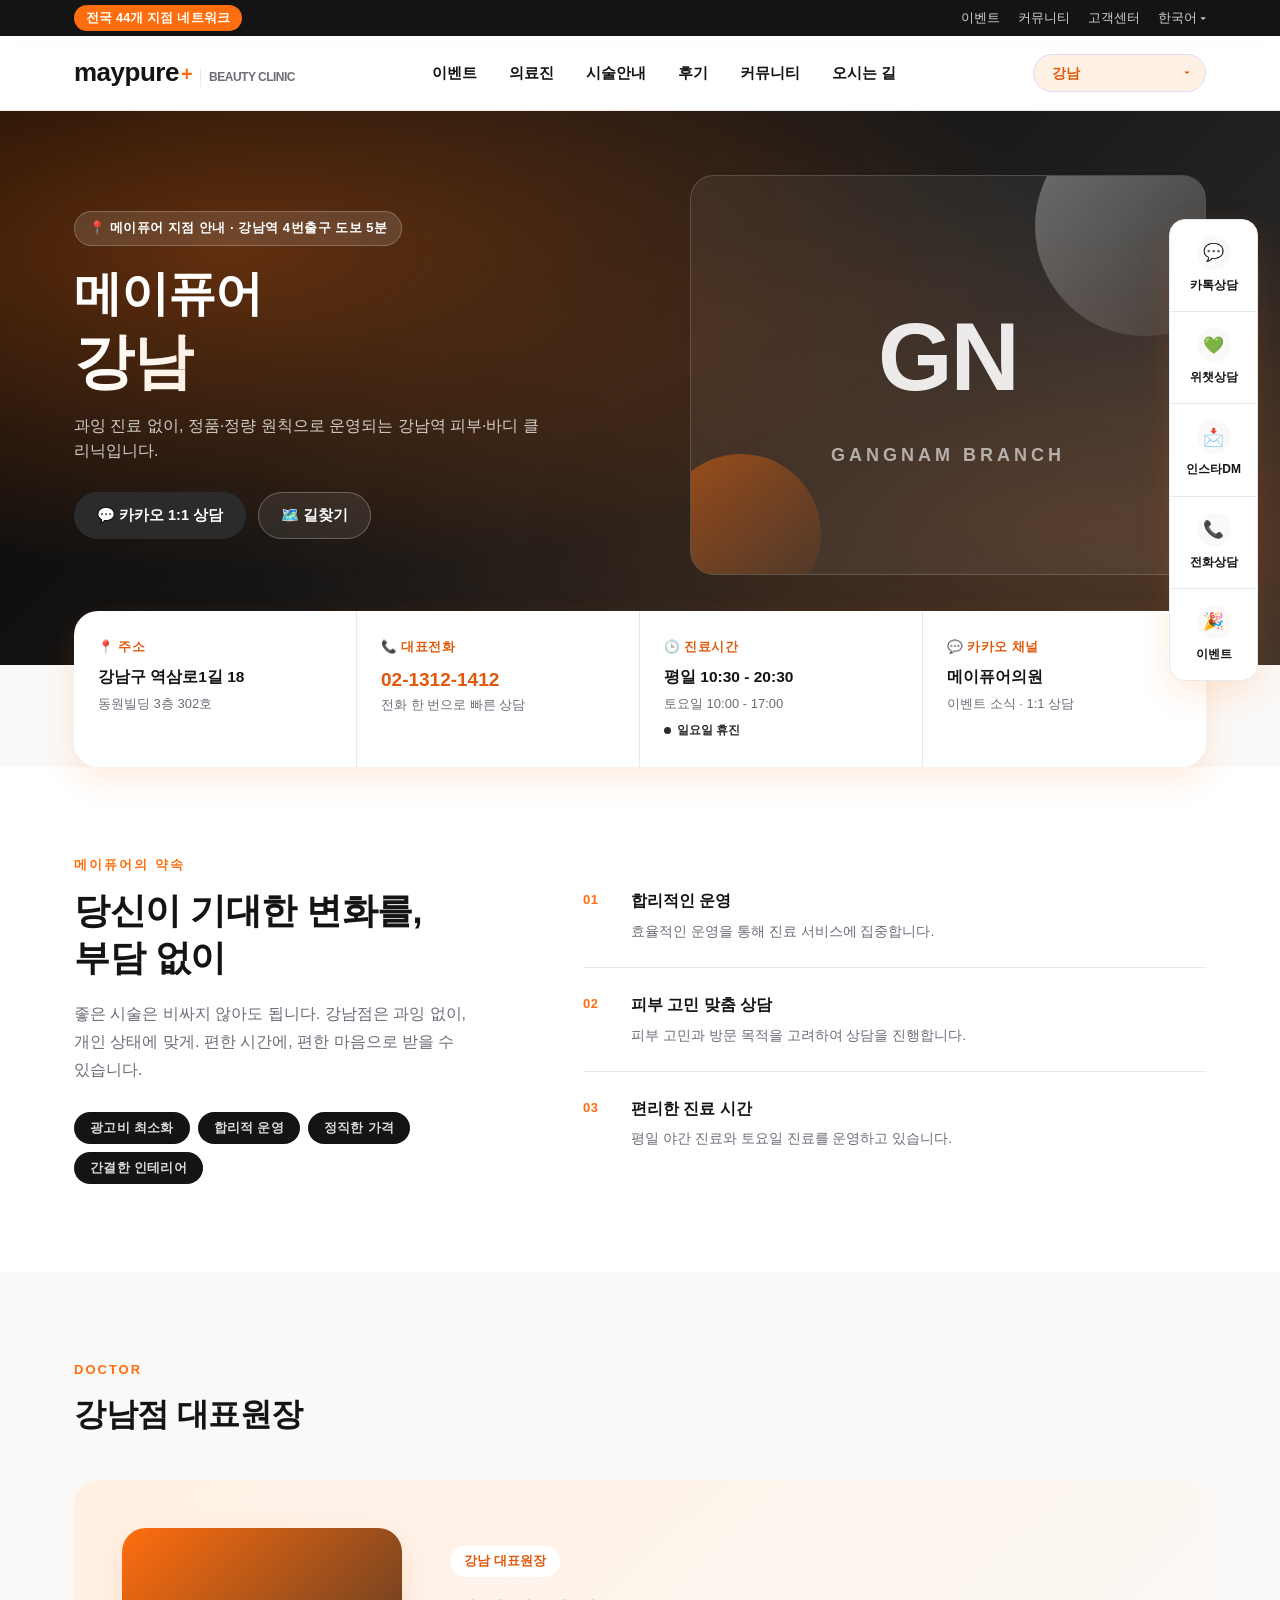
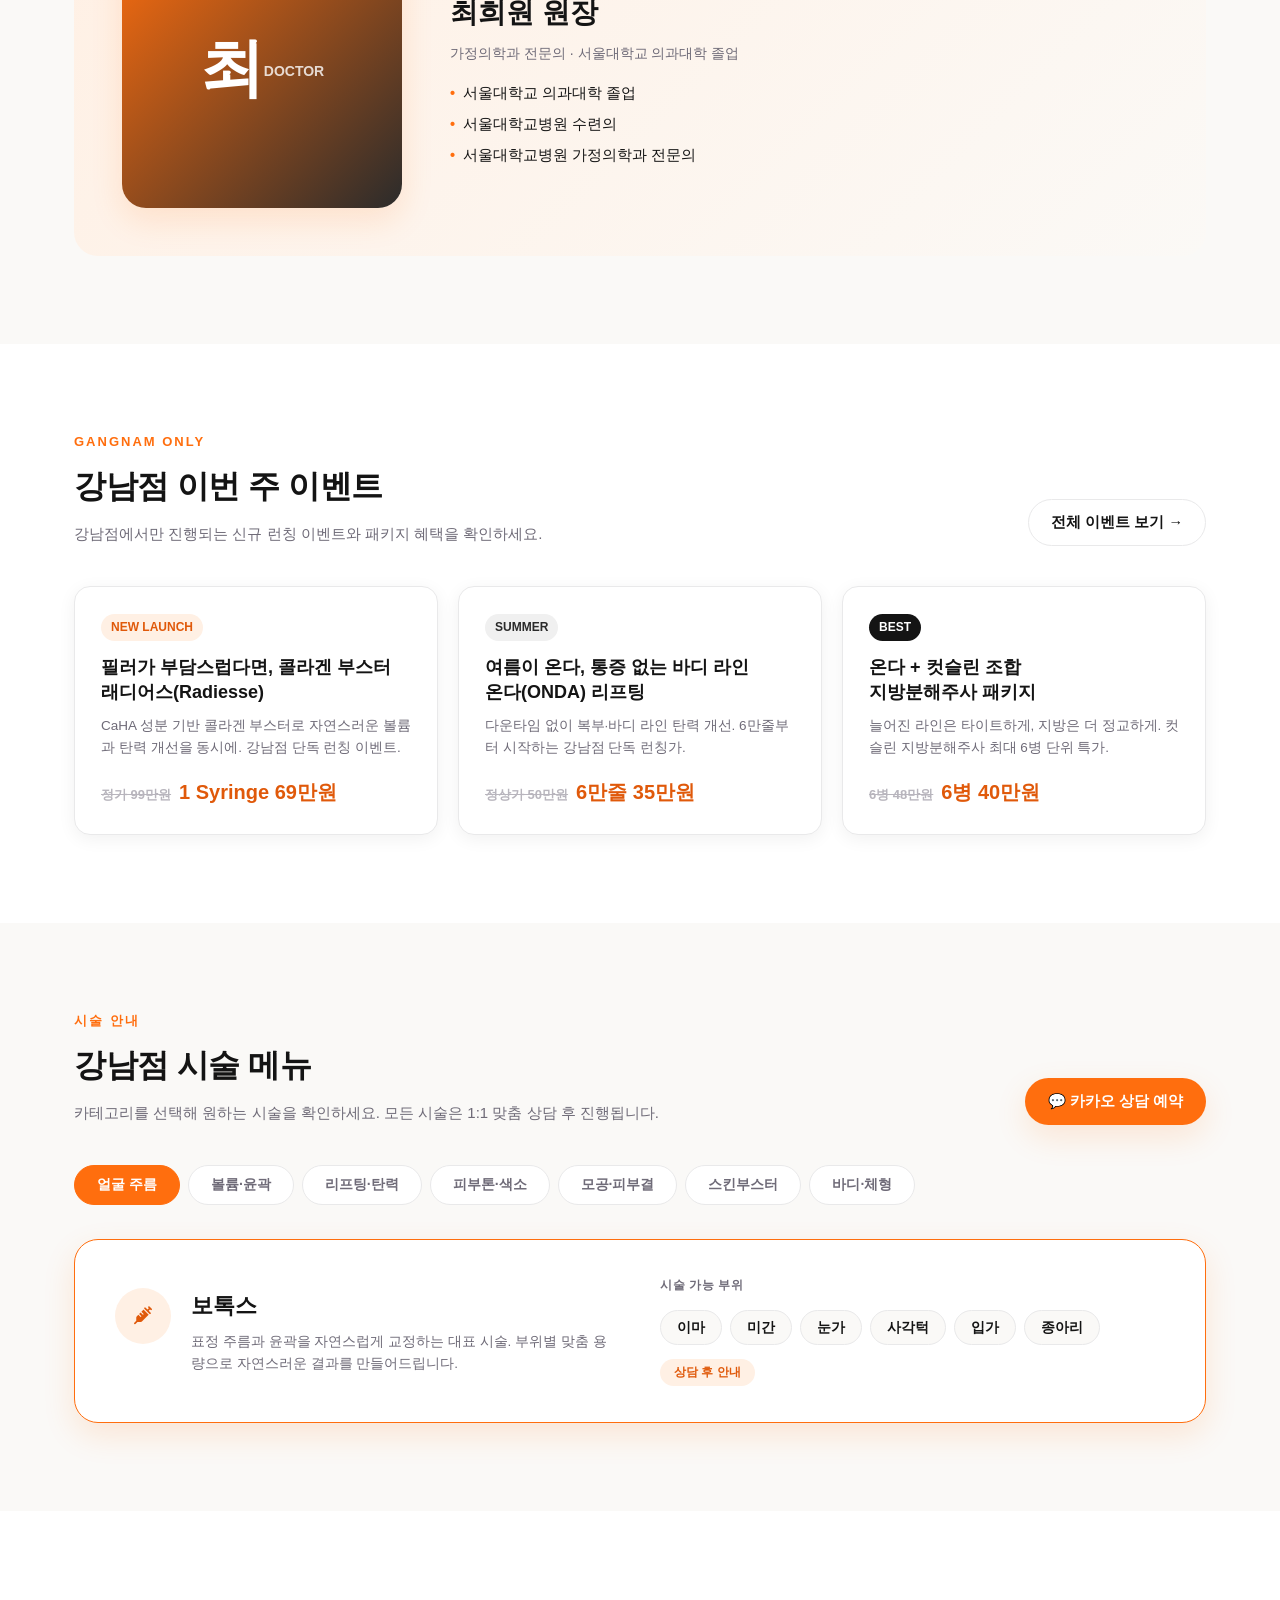
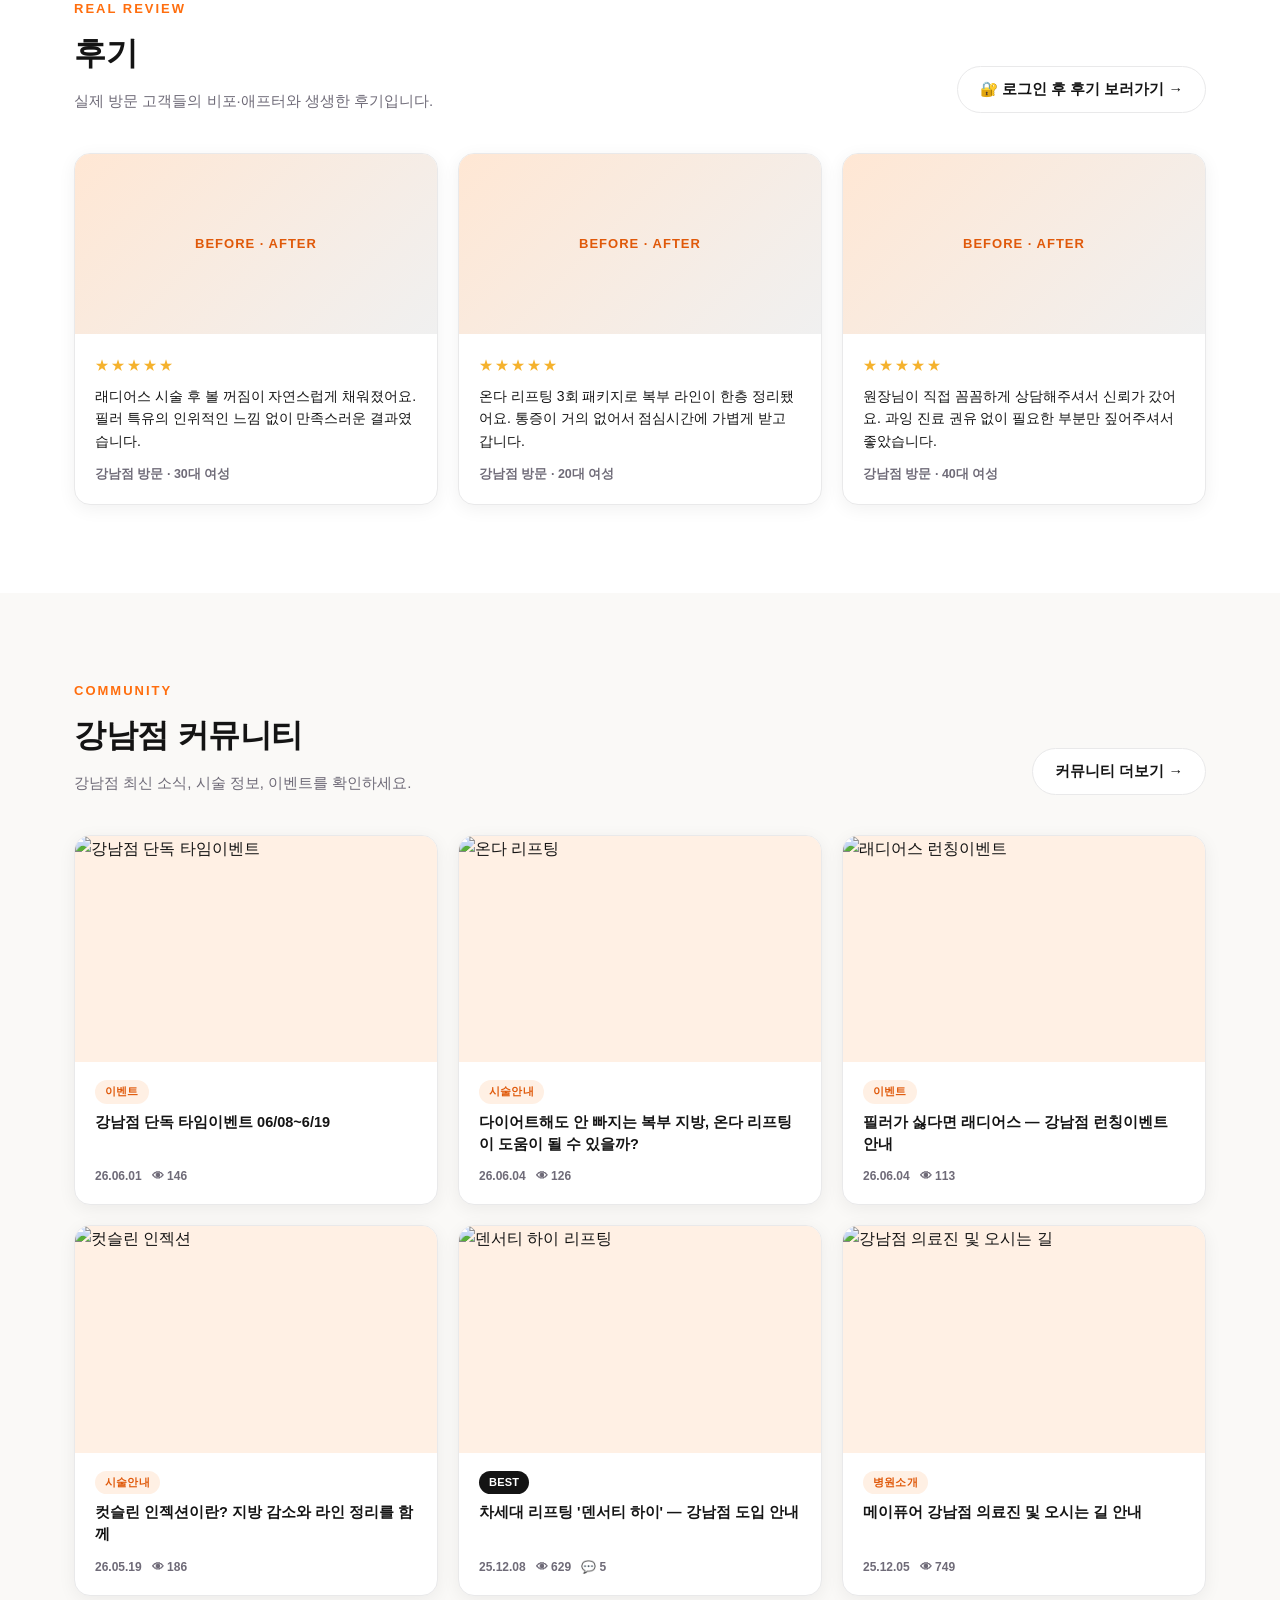
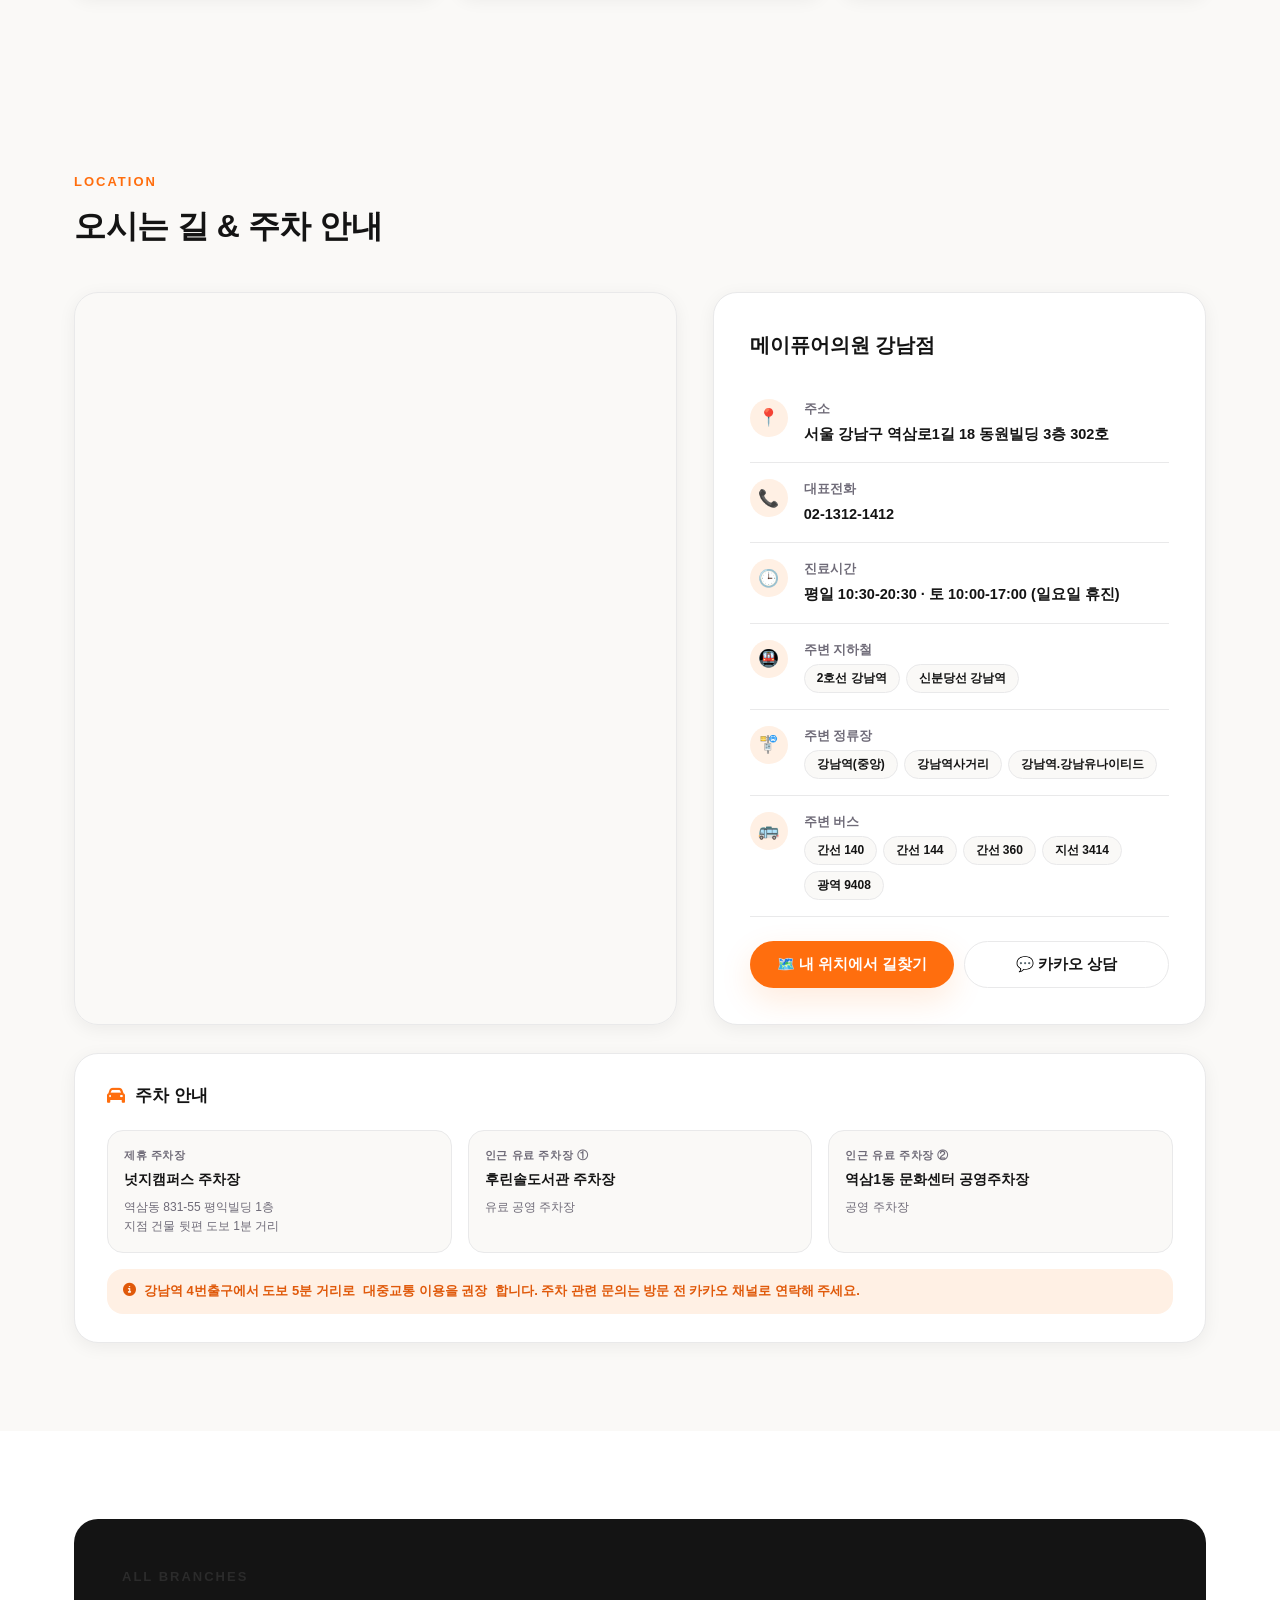
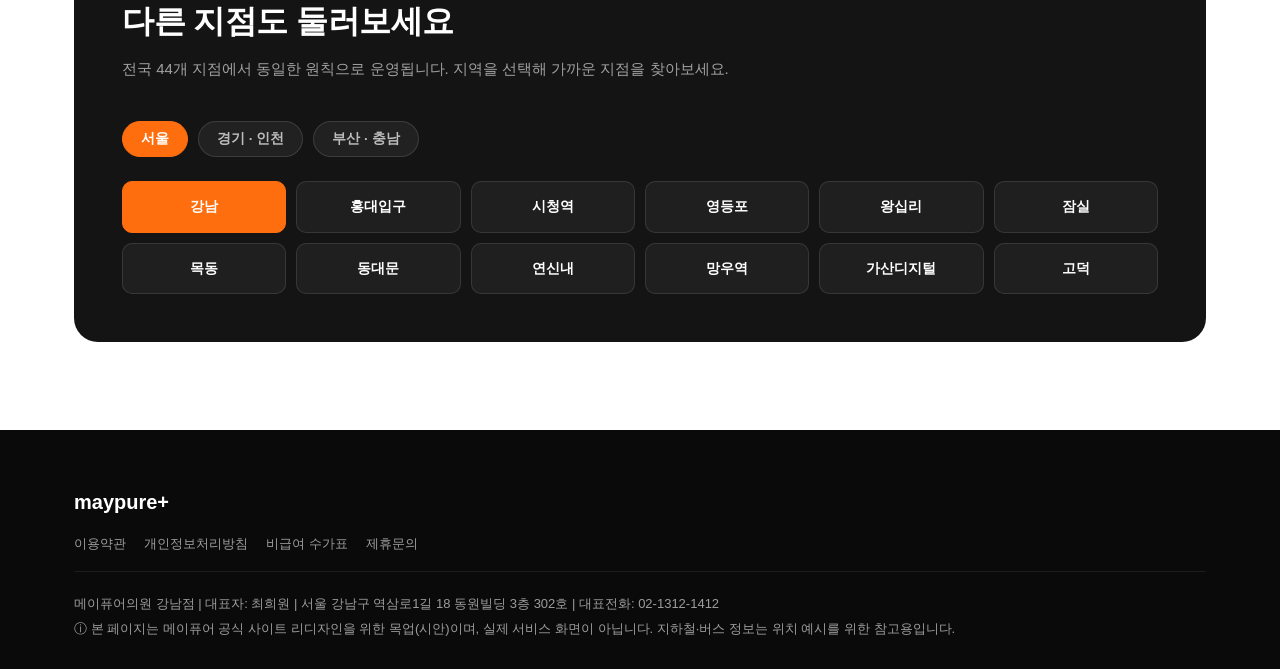
==== commit cfd29e2c: "content: 진료시간 휴진 표기 수정 — 일·공휴일 → 일요일 Co-Authored-By: Claude Sonnet 4.6 <noreply@anthropic.com>" ====
--- a/index.html
+++ b/index.html
@@ -151,7 +151,7 @@
       <div class="label">🕒 진료시간</div>
       <div class="value">평일 10:30 - 20:30</div>
       <div class="desc">토요일 10:00 - 17:00</div>
-      <div class="status"><span class="dot"></span> 일·공휴일 휴진</div>
+      <div class="status"><span class="dot"></span> 일요일 휴진</div>
     </div>
     <div class="item">
       <div class="label">💬 카카오 채널</div>
@@ -612,7 +612,7 @@
         </div>
         <div class="info-row">
           <div class="ico">🕒</div>
-          <div class="txt"><div class="k">진료시간</div><div class="v">평일 10:30-20:30 · 토 10:00-17:00 (일·공휴일 휴진)</div></div>
+          <div class="txt"><div class="k">진료시간</div><div class="v">평일 10:30-20:30 · 토 10:00-17:00 (일요일 휴진)</div></div>
         </div>
         <div class="info-row">
           <div class="ico">🚇</div>
